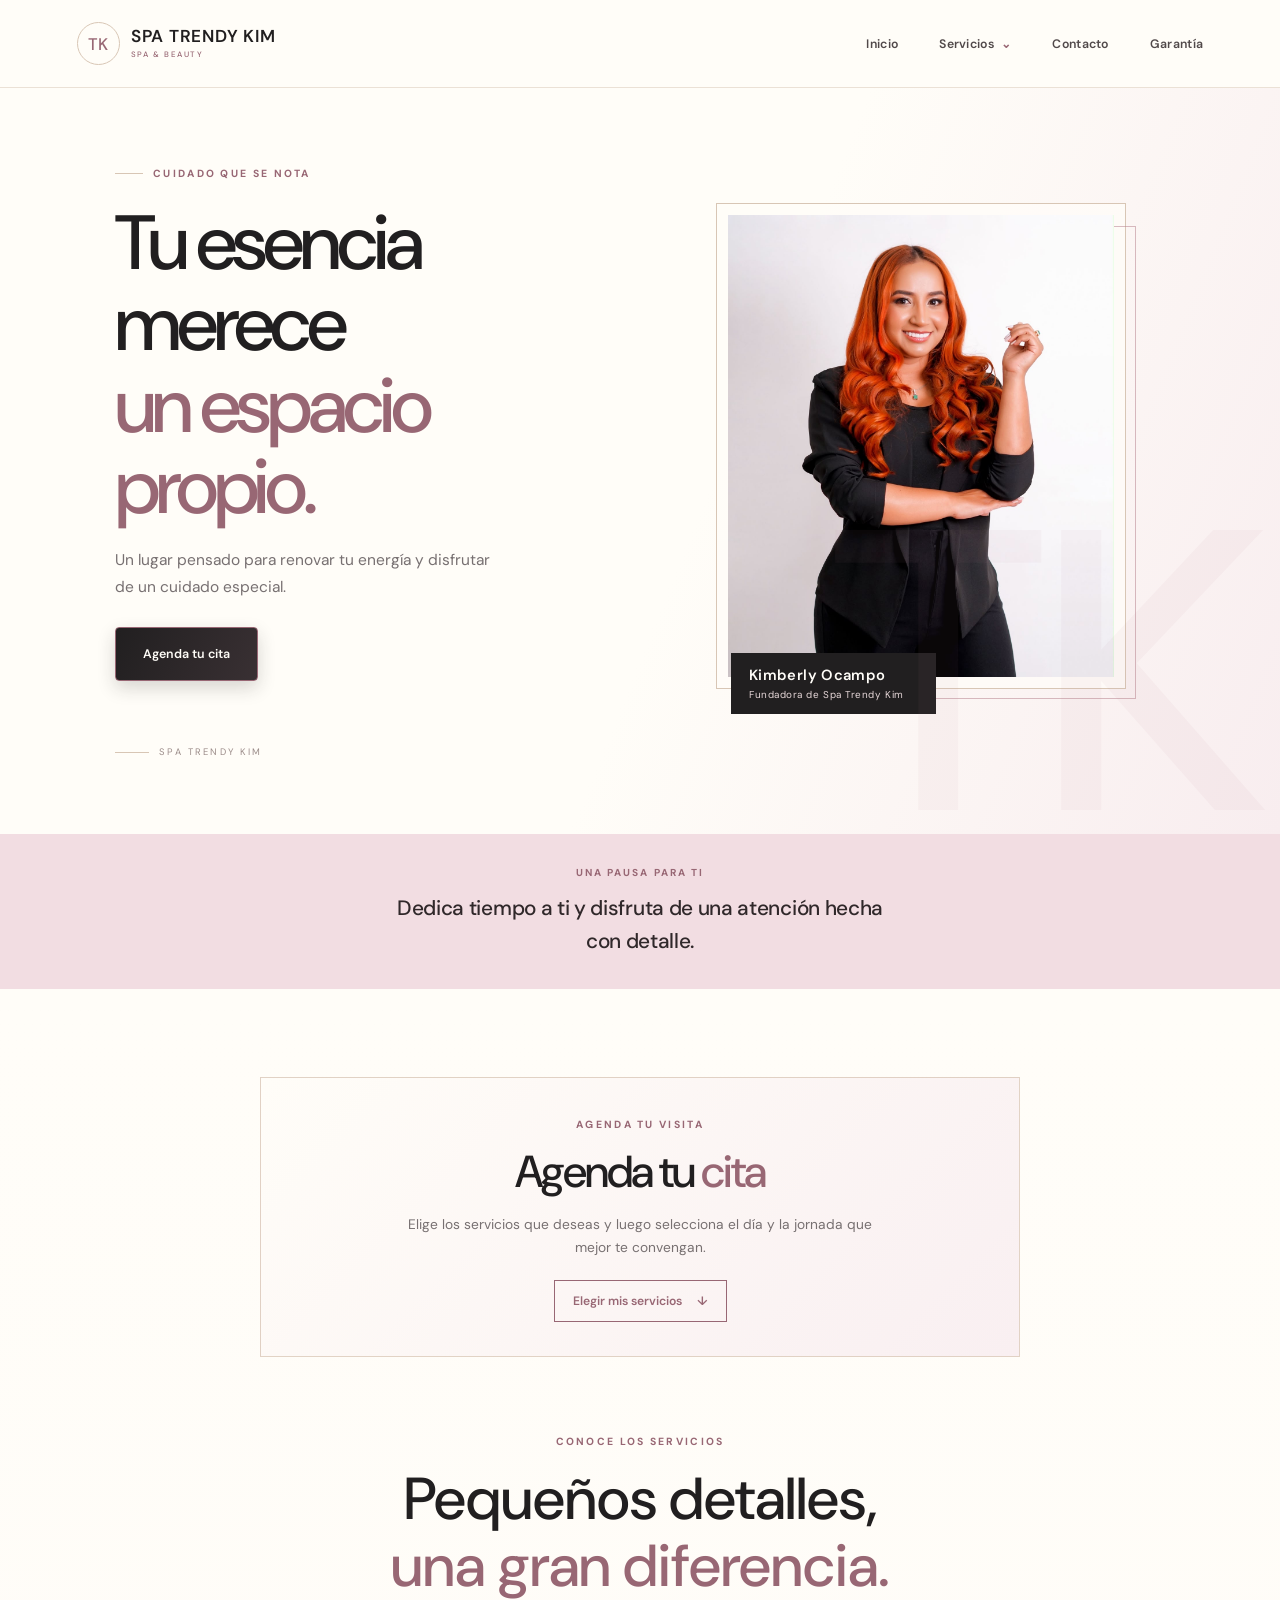
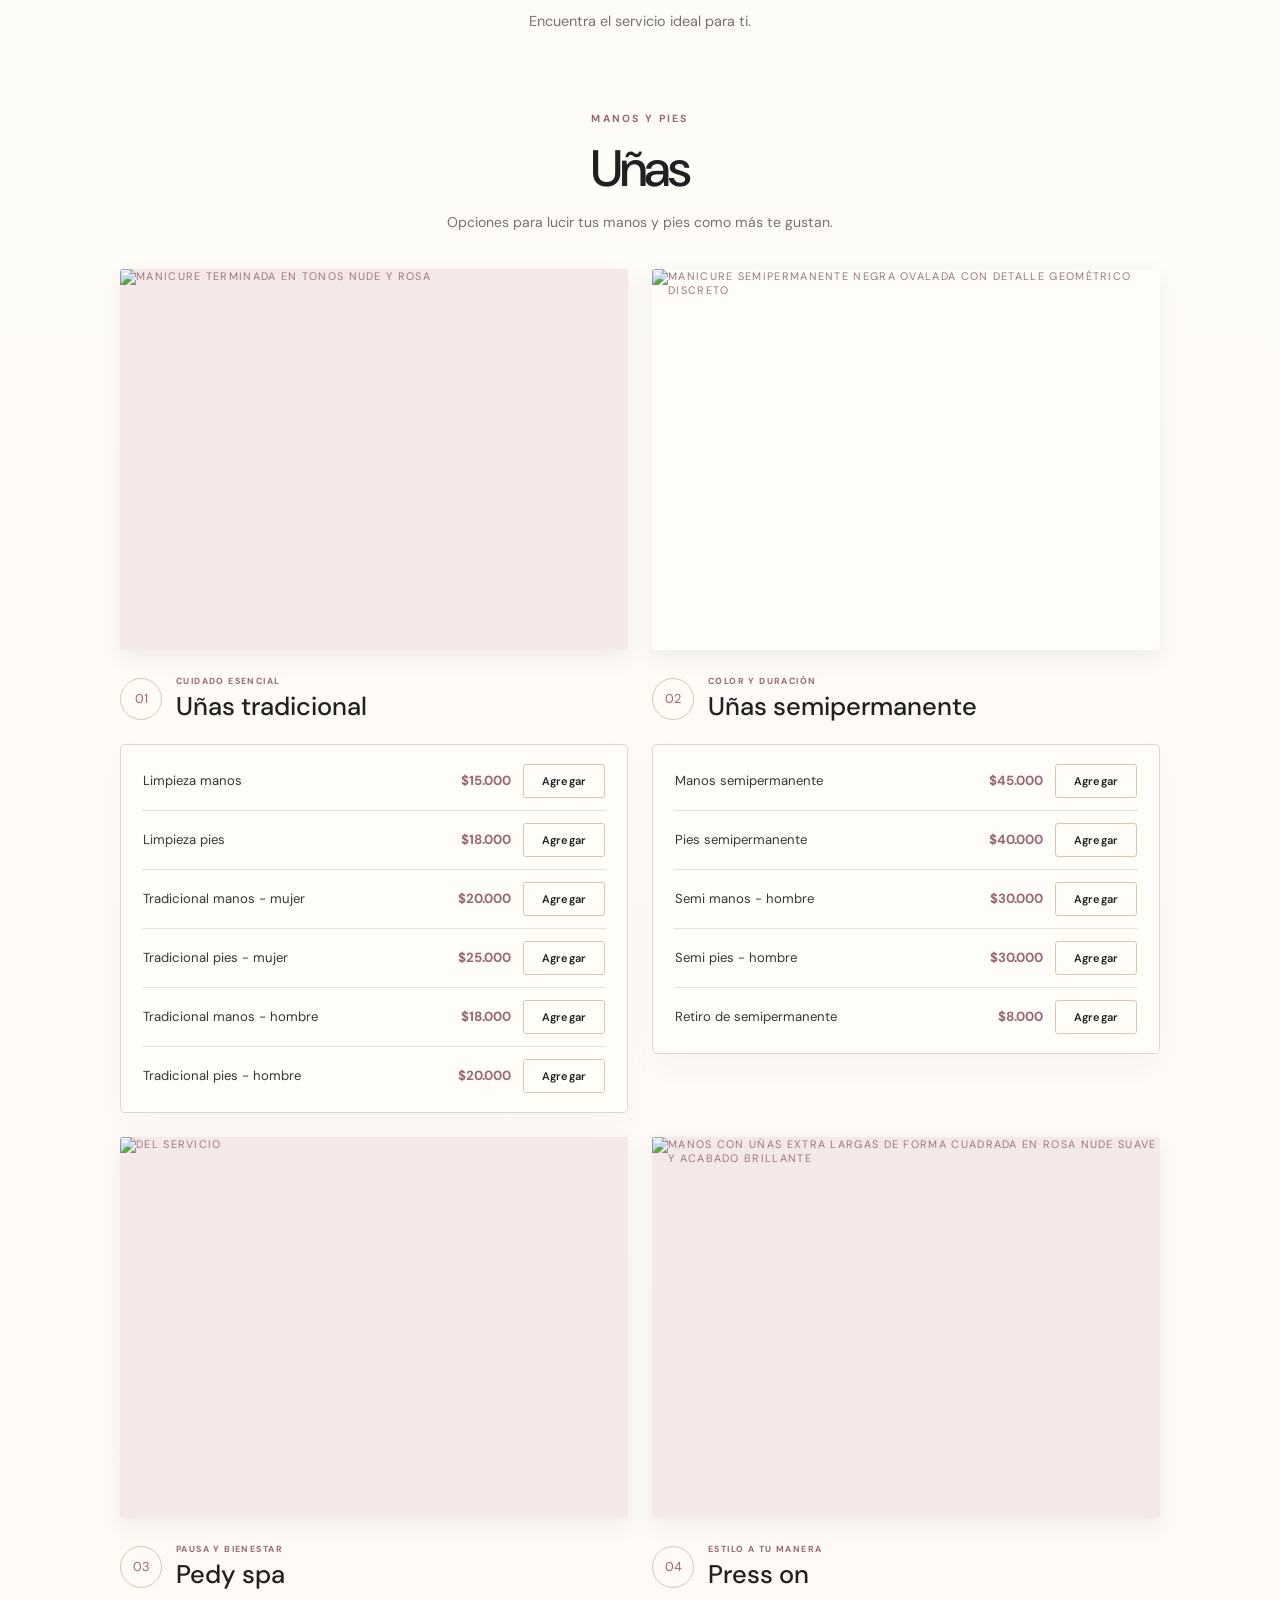
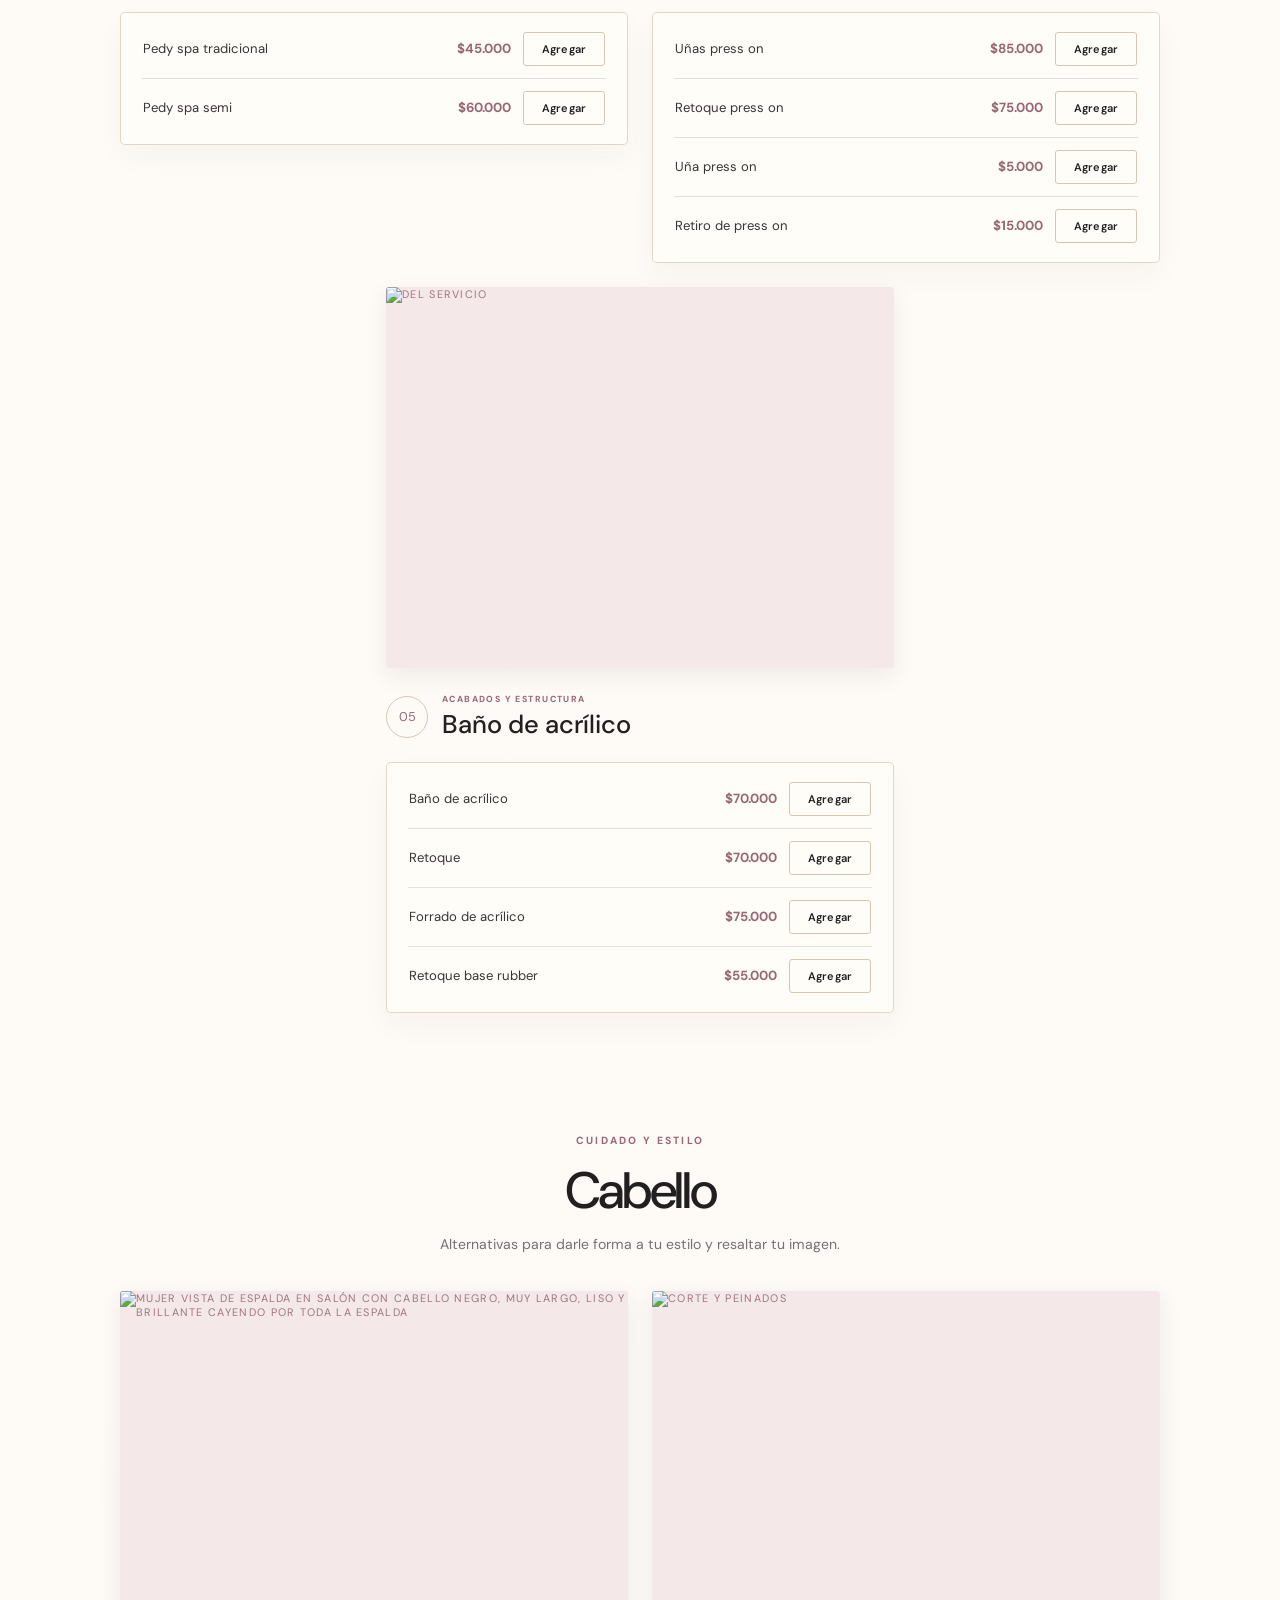
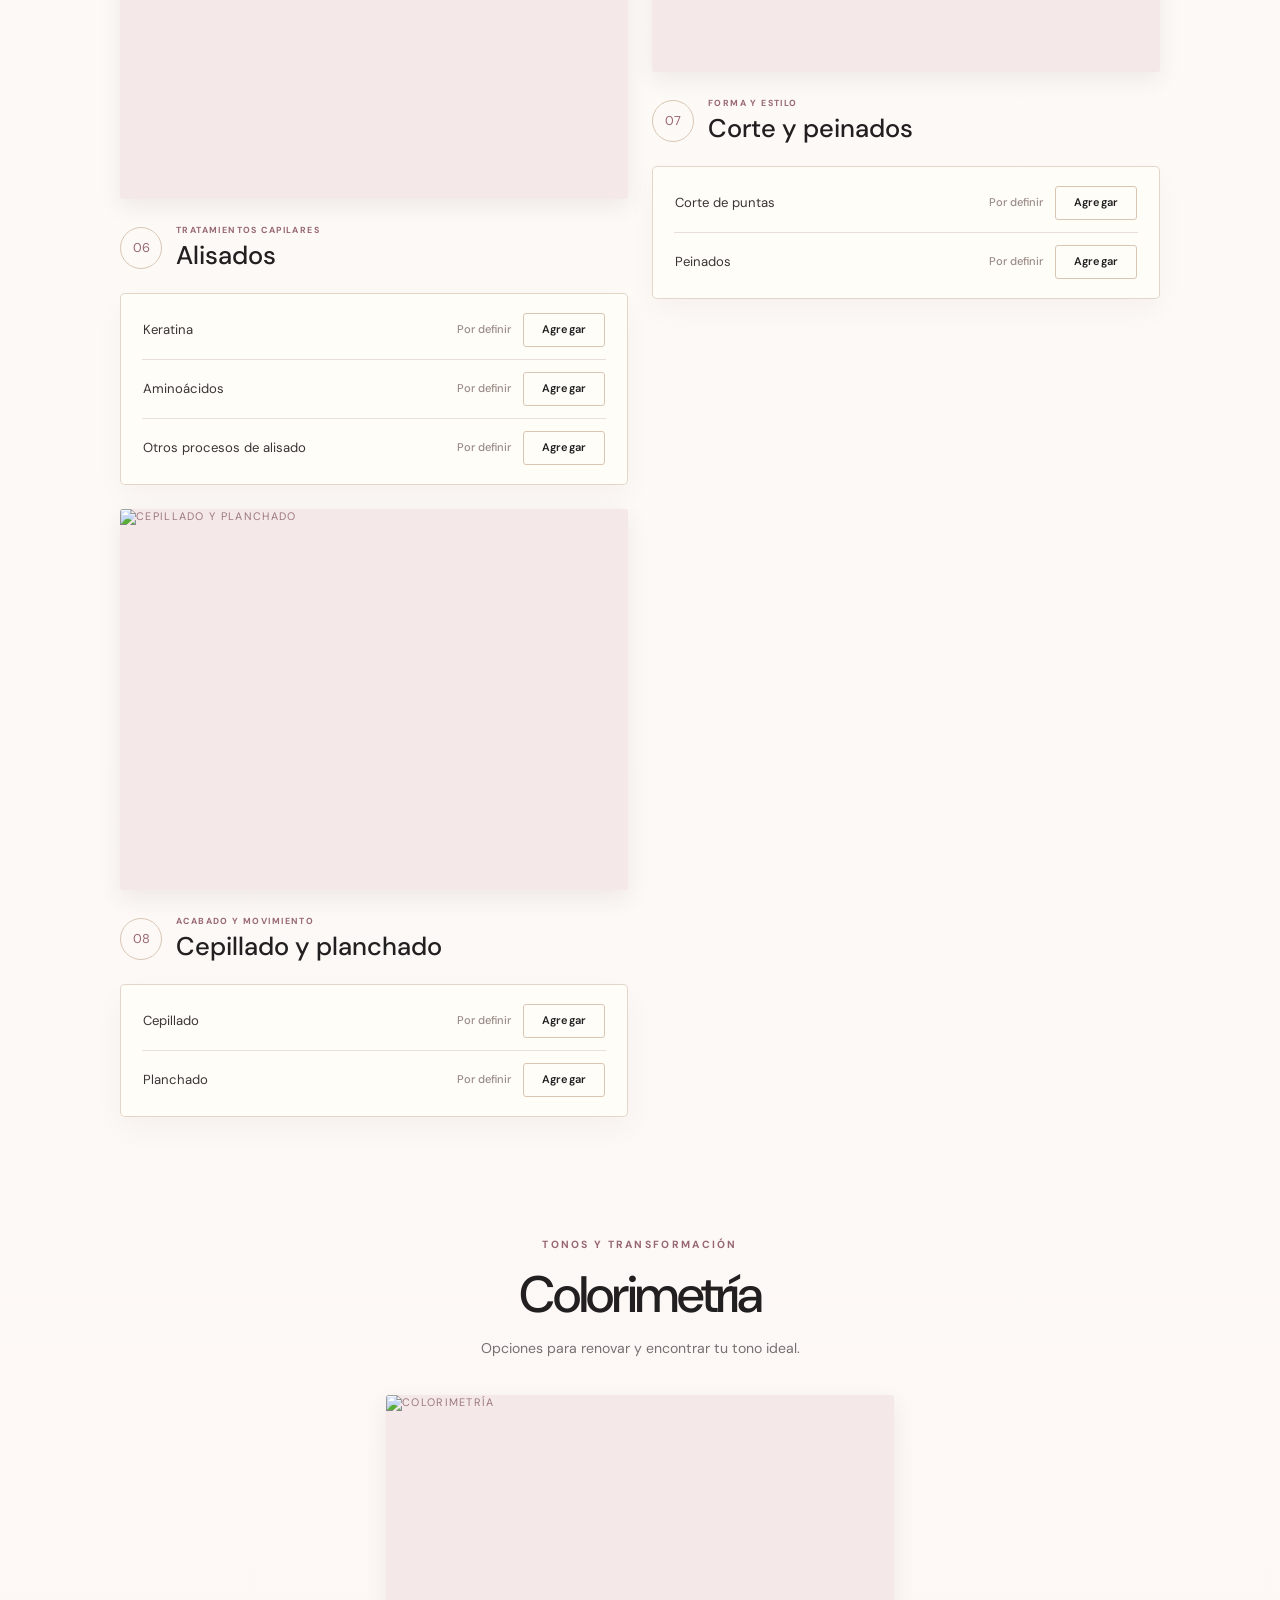
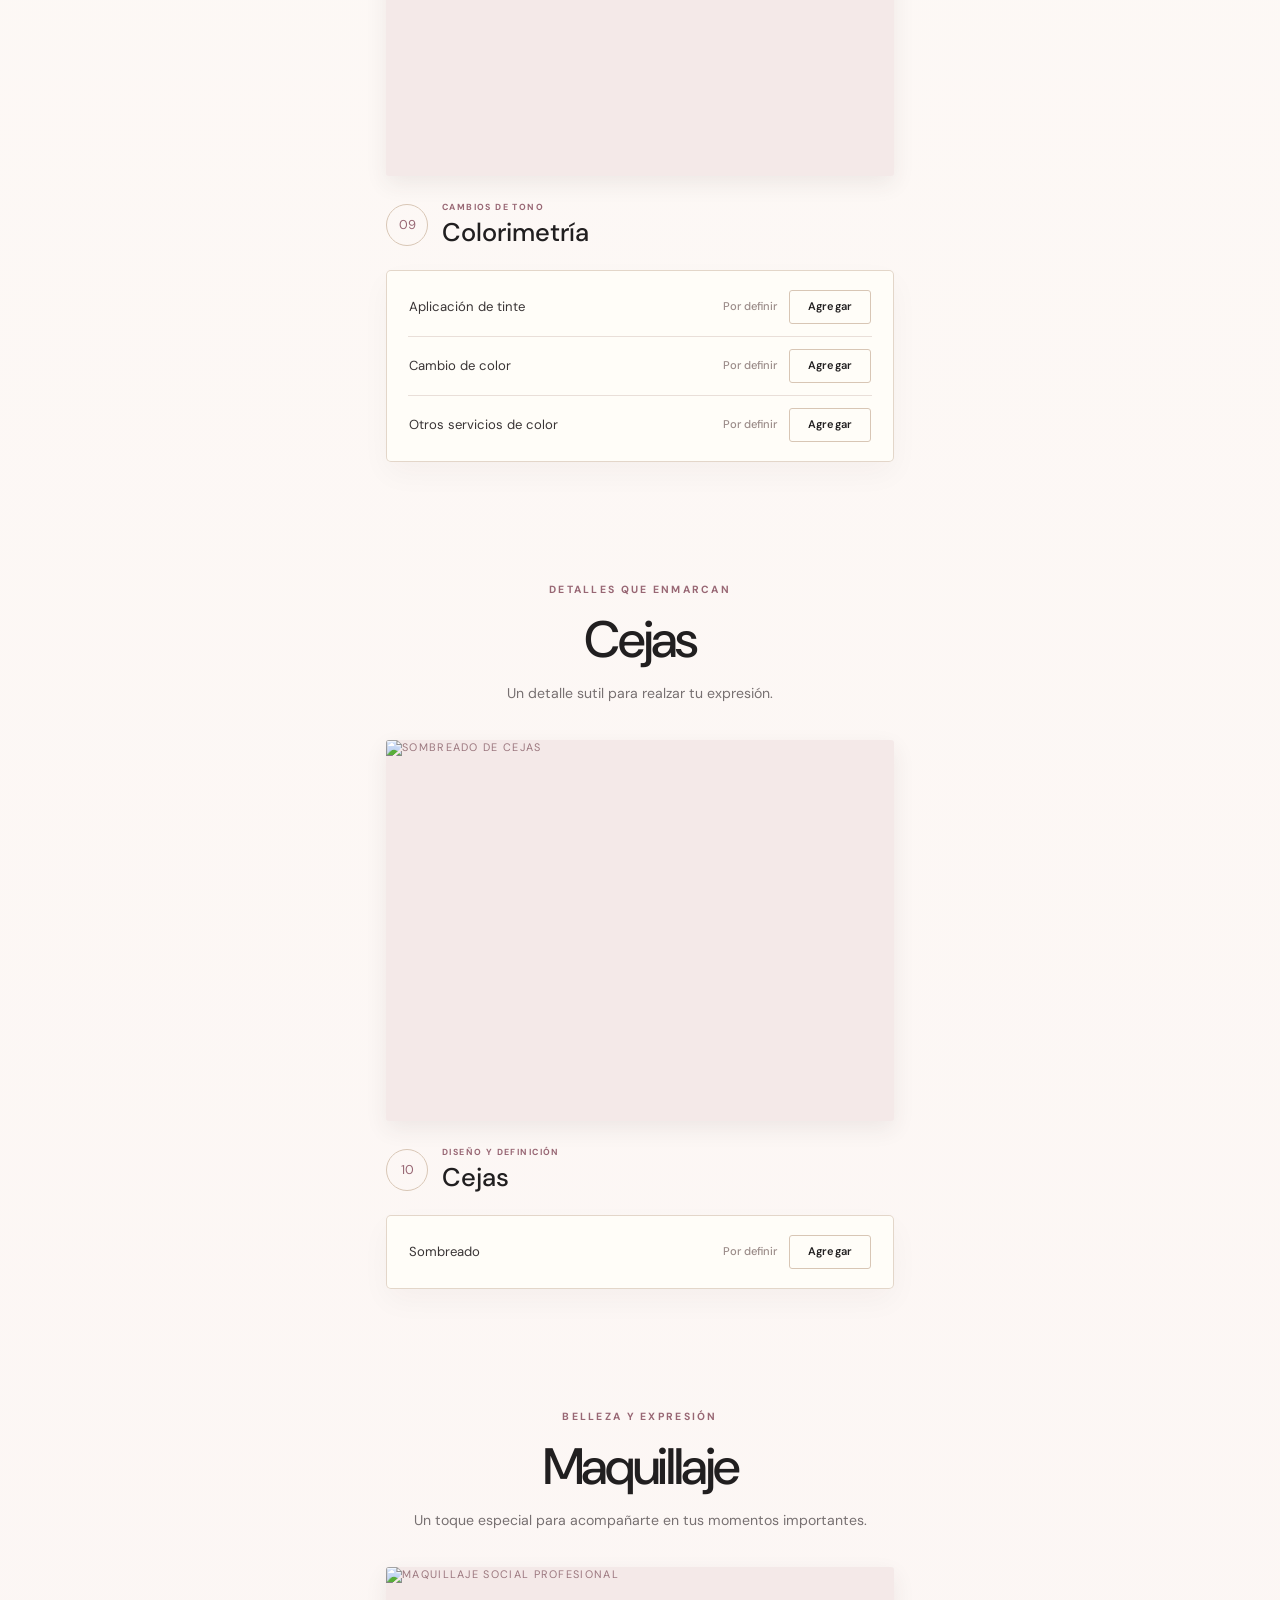
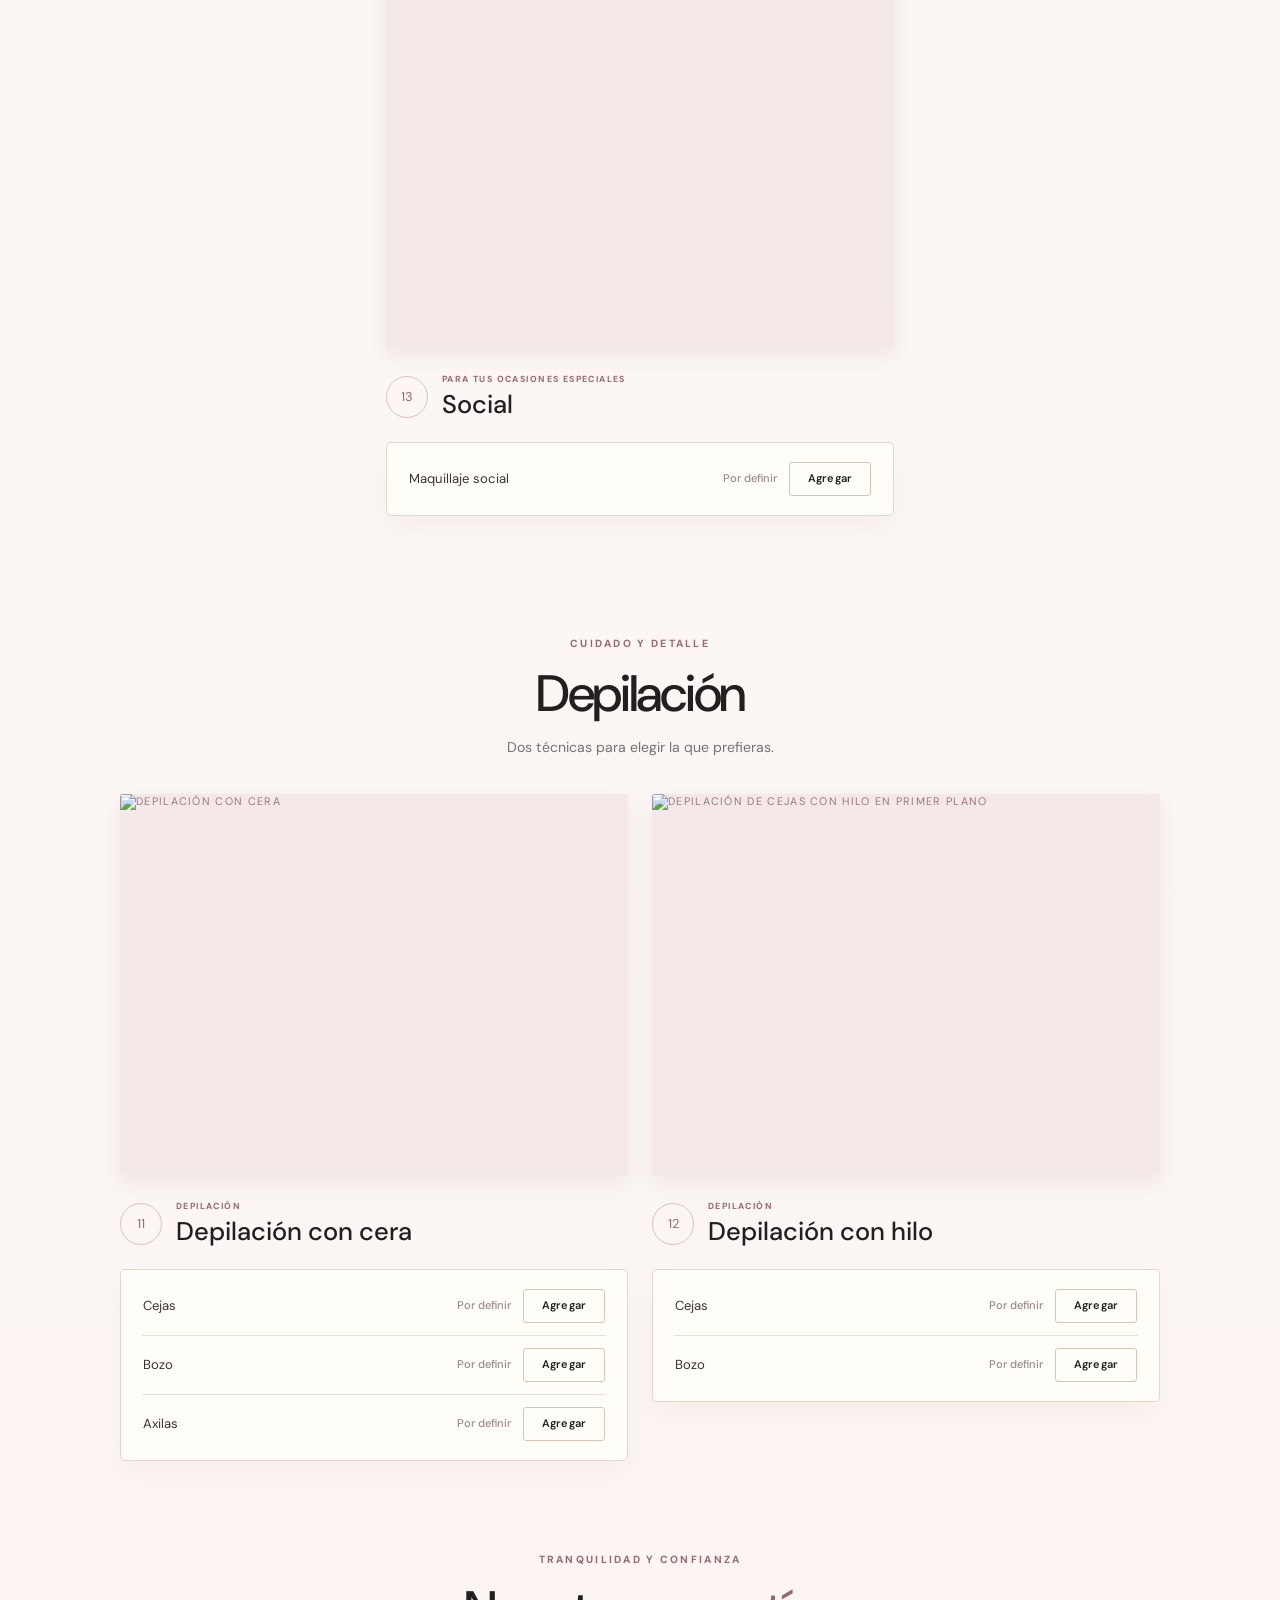
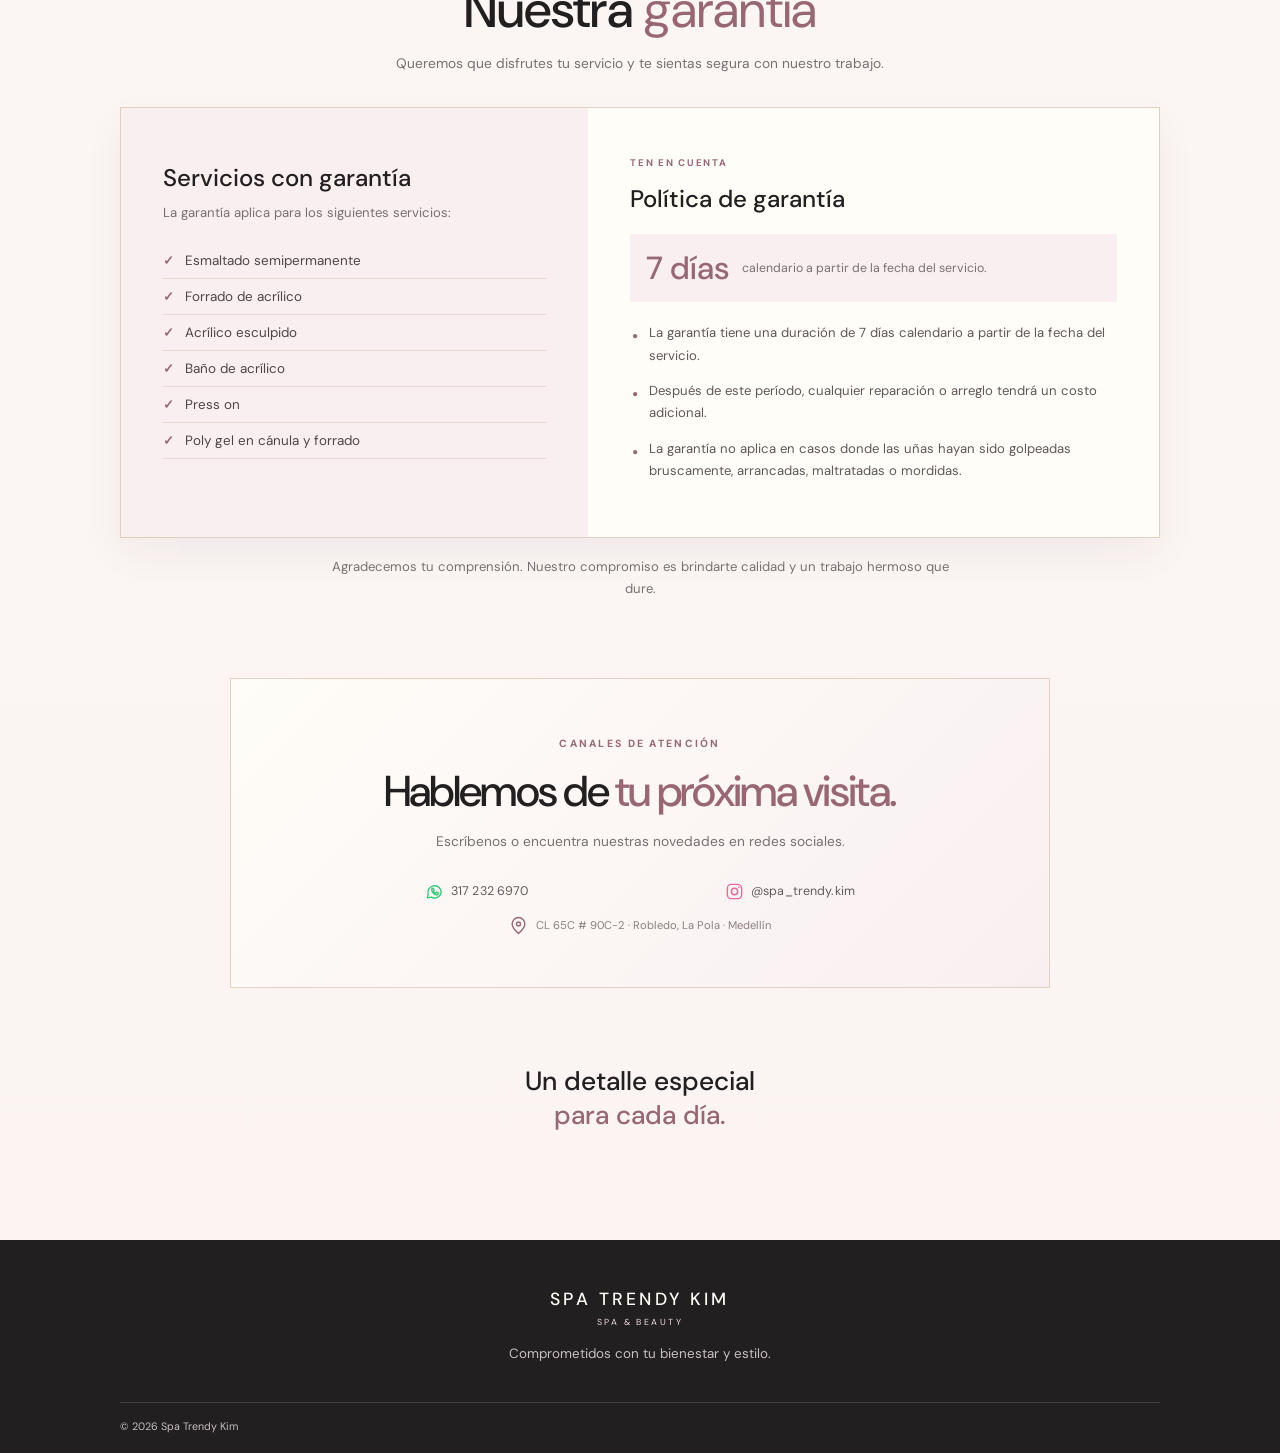
==== index.html @ 372ece16 "Forzar la carga de la versión actual del formulario de citas" ====
<!DOCTYPE html>
<html lang="es">
<head>
    <meta charset="UTF-8">
    <meta name="viewport" content="width=device-width, initial-scale=1.0">
    <meta name="theme-color" content="#fffdf8">
    <meta name="description" content="Spa Trendy Kim: servicios de uñas, cabello y belleza en un espacio pensado para consentirte. Conoce nuestro catálogo y precios.">
    <title>Spa Trendy Kim | Belleza, cuidado y estilo</title>
    <link rel="preconnect" href="https://fonts.googleapis.com">
    <link rel="preconnect" href="https://fonts.gstatic.com" crossorigin>
    <link href="https://fonts.googleapis.com/css2?family=DM+Sans:wght@400;500;600;700&display=swap" rel="stylesheet">
    <link rel="stylesheet" href="style.css">
</head>
<body>
    <header class="site-header" id="inicio">
        <a class="brand" href="#inicio" aria-label="Spa Trendy Kim, inicio">
            <span class="brand-monogram">TK</span>
            <span class="brand-name">Spa Trendy Kim <small>SPA & BEAUTY</small></span>
        </a>
        <nav class="main-nav" aria-label="Navegación principal">
            <a href="#inicio">Inicio</a>
            <details class="nav-dropdown">
                <summary>Servicios</summary>
                <div class="nav-dropdown-menu">
                    <a href="#unas">Uñas</a>
                    <a href="#cabello">Cabello</a>
                    <a href="#colorimetria">Colorimetría</a>
                    <a href="#cejas">Cejas</a>
                    <a href="#maquillaje">Maquillaje</a>
                    <a href="#depilacion-cera">Depilación</a>
                </div>
            </details>
            <a href="#contacto">Contacto</a>
            <a href="#garantia">Garantía</a>
        </nav>
    </header>

    <main>
        <section class="hero">
            <div class="hero-copy">
                <span class="eyebrow"><span class="eyebrow-line"></span> CUIDADO QUE SE NOTA</span>
                <h1>Tu esencia merece<br><em>un espacio propio.</em></h1>
                <p>Un lugar pensado para renovar tu energía y disfrutar de un cuidado especial.</p>
                <a class="hero-booking-button" href="#agenda">Agenda tu cita</a>
                <div class="hero-signature"><span class="signature-line"></span> SPA TRENDY KIM</div>
            </div>
            <div class="hero-photo-wrap">
                <div class="photo-frame">
                    <img src="assets/duena-trendy-kim.JPG" alt="Fundadora de Spa Trendy Kim" class="foto-duena">
                </div>
                <div class="photo-caption"><strong>Kimberly Ocampo</strong><span>Fundadora de Spa Trendy Kim</span></div>
            </div>
            <span class="hero-watermark" aria-hidden="true">TK</span>
        </section>

        <section class="intro-strip" id="experiencia">
            <span>UNA PAUSA PARA TI</span>
            <p>Dedica tiempo a ti y disfruta de una atención hecha con detalle.</p>
        </section>

        <section class="servicios-unas" id="servicios">
            <section class="booking-intro" id="agenda" aria-labelledby="booking-title">
                <span class="eyebrow">AGENDA TU VISITA</span>
                <h2 id="booking-title">Agenda tu <em>cita</em></h2>
                <p>Elige los servicios que deseas y luego selecciona el día y la jornada que mejor te convengan.</p>
                <a href="#unas" class="booking-browse-button">Elegir mis servicios <span aria-hidden="true">↓</span></a>
            </section>
            <div class="section-heading">
                <span class="eyebrow">CONOCE LOS SERVICIOS</span>
                <h2>Pequeños detalles,<br><em>una gran diferencia.</em></h2>
                <p>Encuentra el servicio ideal para ti.</p>
            </div>

            <div class="category-section-heading" id="unas">
                <span class="eyebrow">MANOS Y PIES</span>
                <h2>Uñas</h2>
                <p>Opciones para lucir tus manos y pies como más te gustan.</p>
            </div>

            <div class="catalog-grid">
                <article class="grupo-servicios" id="unas-tradicional">
                    <div class="service-photo-placeholder"><img src="https://images.squarespace-cdn.com/content/v1/5a4c5851010027562ffa9e1f/1720679646379-ZQZ8JMU38CRX44LH8ESD/nails.jpg" alt="manicure terminada en tonos nude y rosa" loading="lazy"></div>
                    <div class="titulo-grupo"><span class="numero-grupo">01</span><div><span class="category-kicker">CUIDADO ESENCIAL</span><h3>Uñas tradicional</h3></div></div>
                    <div class="lista-servicios">
                        <div class="servicio-item"><span>Limpieza manos</span><span class="precio">$15.000</span></div>
                        <div class="servicio-item"><span>Limpieza pies</span><span class="precio">$18.000</span></div>
                        <div class="servicio-item"><span>Tradicional manos - mujer</span><span class="precio">$20.000</span></div>
                        <div class="servicio-item"><span>Tradicional pies - mujer</span><span class="precio">$25.000</span></div>
                        <div class="servicio-item"><span>Tradicional manos - hombre</span><span class="precio">$18.000</span></div>
                        <div class="servicio-item"><span>Tradicional pies - hombre</span><span class="precio">$20.000</span></div>
                    </div>
                </article>

                <article class="grupo-servicios" id="unas-semi-permanente">
                    <div class="service-photo-placeholder"><img src="https://pinkgellac.com/cdn/shop/files/pbc_gl_120__UGC_03_1.jpg?v=1721132182&width=1500" alt="manicure semipermanente negra ovalada con detalle geométrico discreto" loading="lazy"></div>
                    <div class="titulo-grupo"><span class="numero-grupo">02</span><div><span class="category-kicker">COLOR Y DURACIÓN</span><h3>Uñas semipermanente</h3></div></div>
                    <div class="lista-servicios">
                        <div class="servicio-item"><span>Manos semipermanente</span><span class="precio">$45.000</span></div>
                        <div class="servicio-item"><span>Pies semipermanente</span><span class="precio">$40.000</span></div>
                        <div class="servicio-item"><span>Semi manos - hombre</span><span class="precio">$30.000</span></div>
                        <div class="servicio-item"><span>Semi pies - hombre</span><span class="precio">$30.000</span></div>
                        <div class="servicio-item"><span>Retiro de semipermanente</span><span class="precio">$8.000</span></div>
                    </div>
                </article>

                <article class="grupo-servicios" id="pedy-spa">
                    <div class="service-photo-placeholder"><img src="https://static.wixstatic.com/media/a9d661_565b45eba11e4025ac5a9fae02202cf1~mv2.jpg/v1/fill/w_1024%2Ch_1536%2Cal_c%2Cq_85%2Cenc_auto/a9d661_565b45eba11e4025ac5a9fae02202cf1~mv2.jpg" alt="del servicio" loading="lazy"></div>
                    <div class="titulo-grupo"><span class="numero-grupo">03</span><div><span class="category-kicker">PAUSA Y BIENESTAR</span><h3>Pedy spa</h3></div></div>
                    <div class="lista-servicios">
                        <div class="servicio-item"><span>Pedy spa tradicional</span><span class="precio">$45.000</span></div>
                        <div class="servicio-item"><span>Pedy spa semi</span><span class="precio">$60.000</span></div>
                    </div>
                </article>

                <article class="grupo-servicios" id="press-on">
                    <div class="service-photo-placeholder"><img src="https://cdn.shopify.com/s/files/1/0914/6997/1839/files/9._Soft_Pink_Sculpted_Square_Nails_-_Pink_Simple_Nail_Ideas.jpg?v=1764822643" alt="manos con uñas extra largas de forma cuadrada en rosa nude suave y acabado brillante" loading="lazy"></div>
                    <div class="titulo-grupo"><span class="numero-grupo">04</span><div><span class="category-kicker">ESTILO A TU MANERA</span><h3>Press on</h3></div></div>
                    <div class="lista-servicios">
                        <div class="servicio-item"><span>Uñas press on</span><span class="precio">$85.000</span></div>
                        <div class="servicio-item"><span>Retoque press on</span><span class="precio">$75.000</span></div>
                        <div class="servicio-item"><span>Uña press on</span><span class="precio">$5.000</span></div>
                        <div class="servicio-item"><span>Retiro de press on</span><span class="precio">$15.000</span></div>
                    </div>
                </article>

                <article class="grupo-servicios grupo-destacado" id="acrilico">
                    <div class="service-photo-placeholder"><img src="https://f1.dikidi.net/c4/v3095/4cecrtvnhc.jpg" alt="del servicio" loading="lazy"></div>
                    <div class="titulo-grupo"><span class="numero-grupo">05</span><div><span class="category-kicker">ACABADOS Y ESTRUCTURA</span><h3>Baño de acrílico</h3></div></div>
                    <div class="lista-servicios">
                        <div class="servicio-item"><span>Baño de acrílico</span><span class="precio">$70.000</span></div>
                        <div class="servicio-item"><span>Retoque</span><span class="precio">$70.000</span></div>
                        <div class="servicio-item"><span>Forrado de acrílico</span><span class="precio">$75.000</span></div>
                        <div class="servicio-item"><span>Retoque base rubber</span><span class="precio">$55.000</span></div>
                    </div>
                </article>
            </div>

            <div class="category-section-heading hair-section-heading" id="cabello">
                <span class="eyebrow">CUIDADO Y ESTILO</span>
                <h2>Cabello</h2>
                <p>Alternativas para darle forma a tu estilo y resaltar tu imagen.</p>
            </div>
            <div class="catalog-grid hair-grid">
                <article class="grupo-servicios" id="alisados">
                    <div class="service-photo-placeholder"><img src="https://tayanet.jp/upload/save_images/staff/2425/style1_35b6aee1-7a99-b770-9e5d-81e681d9bed5.jpg" alt="mujer vista de espalda en salón con cabello negro, muy largo, liso y brillante cayendo por toda la espalda" loading="lazy"></div>
                    <div class="titulo-grupo"><span class="numero-grupo">06</span><div><span class="category-kicker">TRATAMIENTOS CAPILARES</span><h3>Alisados</h3></div></div>
                    <div class="lista-servicios">
                        <div class="servicio-item"><span>Keratina</span><span class="precio precio-pendiente">Por definir</span></div>
                        <div class="servicio-item"><span>Aminoácidos</span><span class="precio precio-pendiente">Por definir</span></div>
                        <div class="servicio-item"><span>Otros procesos de alisado</span><span class="precio precio-pendiente">Por definir</span></div>
                    </div>
                </article>
                <article class="grupo-servicios" id="corte-peinados">
                    <div class="service-photo-placeholder"><img src="https://images.unsplash.com/photo-1560869713-7d0a29430803?auto=format&fit=crop&w=1000&q=85" alt="corte y peinados" loading="lazy"></div>
                    <div class="titulo-grupo"><span class="numero-grupo">07</span><div><span class="category-kicker">FORMA Y ESTILO</span><h3>Corte y peinados</h3></div></div>
                    <div class="lista-servicios">
                        <div class="servicio-item"><span>Corte de puntas</span><span class="precio precio-pendiente">Por definir</span></div>
                        <div class="servicio-item"><span>Peinados</span><span class="precio precio-pendiente">Por definir</span></div>
                    </div>
                </article>

                <article class="grupo-servicios" id="cepillado-planchado">
                    <div class="service-photo-placeholder"><img src="https://images.unsplash.com/photo-1673465766620-1f336d434bff?auto=format&fit=crop&w=1000&q=85" alt="cepillado y planchado" loading="lazy"></div>
                    <div class="titulo-grupo"><span class="numero-grupo">08</span><div><span class="category-kicker">ACABADO Y MOVIMIENTO</span><h3>Cepillado y planchado</h3></div></div>
                    <div class="lista-servicios">
                        <div class="servicio-item"><span>Cepillado</span><span class="precio precio-pendiente">Por definir</span></div>
                        <div class="servicio-item"><span>Planchado</span><span class="precio precio-pendiente">Por definir</span></div>
                    </div>
                </article>
            </div>

            <div class="category-section-heading" id="colorimetria">
                <span class="eyebrow">TONOS Y TRANSFORMACIÓN</span>
                <h2>Colorimetría</h2>
                <p>Opciones para renovar y encontrar tu tono ideal.</p>
            </div>
            <div class="catalog-grid category-single-grid">
                <article class="grupo-servicios">
                    <div class="service-photo-placeholder"><img src="https://images.squarespace-cdn.com/content/v1/617094424870d56619fc444e/1647706747101-OOBAR66DOJIM5Y5AAPIQ/image-asset.jpeg" alt="colorimetría" loading="lazy"></div>
                    <div class="titulo-grupo"><span class="numero-grupo">09</span><div><span class="category-kicker">CAMBIOS DE TONO</span><h3>Colorimetría</h3></div></div>
                    <div class="lista-servicios">
                        <div class="servicio-item"><span>Aplicación de tinte</span><span class="precio precio-pendiente">Por definir</span></div>
                        <div class="servicio-item"><span>Cambio de color</span><span class="precio precio-pendiente">Por definir</span></div>
                        <div class="servicio-item"><span>Otros servicios de color</span><span class="precio precio-pendiente">Por definir</span></div>
                    </div>
                </article>
            </div>

            <div class="category-section-heading" id="cejas">
                <span class="eyebrow">DETALLES QUE ENMARCAN</span>
                <h2>Cejas</h2>
                <p>Un detalle sutil para realzar tu expresión.</p>
            </div>
            <div class="catalog-grid category-single-grid">
                <article class="grupo-servicios">
                    <div class="service-photo-placeholder"><img src="https://belris.art/cdn/shop/files/IMG_3618_a117ba6d-5e37-4a85-9509-1575e23e430a_550x.jpg?v=1719482489" alt="sombreado de cejas" loading="lazy"></div>
                    <div class="titulo-grupo"><span class="numero-grupo">10</span><div><span class="category-kicker">DISEÑO Y DEFINICIÓN</span><h3>Cejas</h3></div></div>
                    <div class="lista-servicios">
                        <div class="servicio-item"><span>Sombreado</span><span class="precio precio-pendiente">Por definir</span></div>
                    </div>
                </article>
            </div>

            <div class="category-section-heading" id="maquillaje">
                <span class="eyebrow">BELLEZA Y EXPRESIÓN</span>
                <h2>Maquillaje</h2>
                <p>Un toque especial para acompañarte en tus momentos importantes.</p>
            </div>
            <div class="catalog-grid category-single-grid">
                <article class="grupo-servicios" id="maquillaje-social">
                    <div class="service-photo-placeholder"><img src="https://images.unsplash.com/photo-1487412947147-5cebf100ffc2?auto=format&fit=crop&w=1000&q=85" alt="maquillaje social profesional" loading="lazy"></div>
                    <div class="titulo-grupo"><span class="numero-grupo">13</span><div><span class="category-kicker">PARA TUS OCASIONES ESPECIALES</span><h3>Social</h3></div></div>
                    <div class="lista-servicios">
                        <div class="servicio-item"><span>Maquillaje social</span><span class="precio precio-pendiente">Por definir</span></div>
                    </div>
                </article>
            </div>

            <div class="category-section-heading" id="depilacion">
                <span class="eyebrow">CUIDADO Y DETALLE</span>
                <h2>Depilación</h2>
                <p>Dos técnicas para elegir la que prefieras.</p>
            </div>
            <div class="catalog-grid">
                <article class="grupo-servicios" id="depilacion-cera">
                    <div class="service-photo-placeholder"><img src="https://images.pexels.com/photos/6763618/pexels-photo-6763618.jpeg?auto=compress&cs=tinysrgb&w=1200" alt="depilación con cera" loading="lazy"></div>
                    <div class="titulo-grupo"><span class="numero-grupo">11</span><div><span class="category-kicker">DEPILACIÓN</span><h3>Depilación con cera</h3></div></div>
                    <div class="lista-servicios">
                        <div class="servicio-item"><span>Cejas</span><span class="precio precio-pendiente">Por definir</span></div>
                        <div class="servicio-item"><span>Bozo</span><span class="precio precio-pendiente">Por definir</span></div>
                        <div class="servicio-item"><span>Axilas</span><span class="precio precio-pendiente">Por definir</span></div>
                    </div>
                </article>
                <article class="grupo-servicios" id="depilacion-hilo">
                    <div class="service-photo-placeholder"><img src="https://www.augenmanufaktur.de/cdn/shop/files/7_310242f1-3c01-4b50-8707-490a0c37bb32.jpg?v=1716990432&width=2048" alt="depilación de cejas con hilo en primer plano" loading="lazy"></div>
                    <div class="titulo-grupo"><span class="numero-grupo">12</span><div><span class="category-kicker">DEPILACIÓN</span><h3>Depilación con hilo</h3></div></div>
                    <div class="lista-servicios">
                        <div class="servicio-item"><span>Cejas</span><span class="precio precio-pendiente">Por definir</span></div>
                        <div class="servicio-item"><span>Bozo</span><span class="precio precio-pendiente">Por definir</span></div>
                    </div>
                </article>
            </div>
            <section class="garantia-section" id="garantia" aria-labelledby="garantia-title">
                <div class="garantia-heading">
                    <span class="eyebrow">TRANQUILIDAD Y CONFIANZA</span>
                    <h2 id="garantia-title">Nuestra <em>garantía</em></h2>
                    <p>Queremos que disfrutes tu servicio y te sientas segura con nuestro trabajo.</p>
                </div>
                <div class="garantia-card">
                    <div class="garantia-incluye">
                                                <h3>Servicios con garantía</h3>
                        <p>La garantía aplica para los siguientes servicios:</p>
                        <ul class="garantia-list">
                            <li>Esmaltado semipermanente</li>
                            <li>Forrado de acrílico</li>
                            <li>Acrílico esculpido</li>
                            <li>Baño de acrílico</li>
                            <li>Press on</li>
                            <li>Poly gel en cánula y forrado</li>
                        </ul>
                    </div>
                    <div class="garantia-condiciones">
                        <span class="garantia-label">TEN EN CUENTA</span>
                        <h3>Política de garantía</h3>
                        <div class="garantia-plazo"><strong>7 días</strong><span>calendario a partir de la fecha del servicio.</span></div>
                        <ul class="condiciones-list">
                            <li>La garantía tiene una duración de 7 días calendario a partir de la fecha del servicio.</li>
                            <li>Después de este período, cualquier reparación o arreglo tendrá un costo adicional.</li>
                            <li>La garantía no aplica en casos donde las uñas hayan sido golpeadas bruscamente, arrancadas, maltratadas o mordidas.</li>
                        </ul>
                    </div>
                </div>
                <p class="garantia-despedida">Agradecemos tu comprensión. Nuestro compromiso es brindarte calidad y un trabajo hermoso que dure.</p>
            </section>

            <section class="contacto-section" id="contacto" aria-labelledby="contacto-title">
                <span class="eyebrow">CANALES DE ATENCIÓN</span>
                <h2 id="contacto-title">Hablemos de <em>tu próxima visita.</em></h2>
                <p>Escríbenos o encuentra nuestras novedades en redes sociales.</p>
                <div class="contacto-pie-foto" aria-label="Redes sociales y ubicación">
                    <div class="contacto-redes-pie">
                        <a class="contacto-link contacto-whatsapp" href="https://wa.me/573172326970" target="_blank" rel="noopener noreferrer" aria-label="WhatsApp 317 232 6970"><svg class="contacto-icon whatsapp-icon" viewBox="0 0 24 24" aria-hidden="true"><path d="M20.5 11.7a8.5 8.5 0 0 1-12.6 7.4L3 20l.9-4.7a8.5 8.5 0 1 1 16.6-3.6Z"/><path d="M8.8 8.2c.2-.5.5-.5.8-.5h.5c.2 0 .4.1.5.4l.7 1.7c.1.2.1.4-.1.6l-.5.6c-.2.2-.2.4 0 .7.5.9 1.3 1.6 2.2 2.1.3.2.5.2.7-.1l.7-.8c.2-.2.4-.2.6-.1l1.6.8c.3.1.4.3.4.5 0 .3-.2 1.2-.8 1.6-.5.4-1.1.6-1.8.4-1-.2-2.3-.8-3.6-2-1.1-1-1.9-2.3-2.1-3.2-.2-.8 0-1.8.4-2.7Z"/></svg><span>317 232 6970</span></a>
                        <a class="contacto-link" href="https://www.instagram.com/spa_trendy.kim?psln=dW41MnI1Nm1mOHNi" target="_blank" rel="noopener noreferrer" aria-label="Instagram spa trendy kim"><svg class="contacto-icon instagram-icon" viewBox="0 0 24 24" aria-hidden="true"><rect x="3" y="3" width="18" height="18" rx="5"/><circle cx="12" cy="12" r="4"/><circle class="icono-relleno" cx="17.5" cy="6.7" r="1"/></svg><span>@spa_trendy.kim</span></a>

                    </div>
                    <a class="contacto-direccion-pie" href="https://www.google.com/maps/search/?api=1&amp;query=CL+65C+%23+90C-2%2C+Robledo%2C+La+Pola%2C+Medell%C3%ADn%2C+Antioquia" target="_blank" rel="noopener noreferrer"><svg class="contacto-icon ubicacion-icon" viewBox="0 0 24 24" aria-hidden="true"><path d="M20 10c0 5-8 12-8 12S4 15 4 10a8 8 0 1 1 16 0Z"/><circle cx="12" cy="10" r="2.5"/></svg><span>CL 65C # 90C-2 · Robledo, La Pola · Medellín</span></a>
                </div>
            </section>

            <div class="catalog-footer">
                <p>Un detalle especial<br><em>para cada día.</em></p>
            </div>
        </section>
    </main>

    <footer class="site-footer">
        <a class="footer-brand" href="#inicio">SPA TRENDY KIM <span>SPA & BEAUTY</span></a>
        <p>Comprometidos con tu bienestar y estilo.</p>
        <div class="footer-bottom"><span>© <span id="currentYear"></span> Spa Trendy Kim</span></div>
    </footer>

    <script src="script.js?v=20261118-2"></script>
</body>
</html>
---- style.css ----
:root {
    --pink: #F2DDE2;
    --pink-light: #F9EFF1;
    --rose: #B98591;
    --rose-dark: #986774;
    --black: #211F20;
    --ivory: #FFFDF8;
    --champagne: #D8C6B5;
    --gray: #777071;
    --line: #E9DFD9;
}
* { margin: 0; padding: 0; box-sizing: border-box; }
html { scroll-behavior: smooth; scroll-padding-top: 100px; }
body { background: var(--ivory); color: var(--black); font-family: 'DM Sans', sans-serif; }
a { color: inherit; text-decoration: none; }
button { font: inherit; }
.site-header {
    width: 100%; min-height: 82px; padding: 14px clamp(20px, 6vw, 88px);
    display: flex; align-items: center; justify-content: space-between; gap: 24px;
    background: rgba(255,253,248,.96); border-bottom: 1px solid rgba(216,198,181,.5);
    position: sticky; top: 0; z-index: 20; backdrop-filter: blur(14px);
}
.brand { display: inline-flex; align-items: center; gap: 11px; }
.brand-monogram { width: 43px; height: 43px; display: grid; place-items: center; border: 1px solid var(--champagne); border-radius: 50%; color: var(--rose-dark); font-family: 'DM Sans',sans-serif; font-size: 1.05rem; }
.brand-name { color: var(--black); font-family: 'DM Sans',sans-serif; font-size: 1.38rem; font-weight: 500; line-height: 1; letter-spacing: .015em; white-space: nowrap; }
.brand-name small { display: block; margin-top: 5px; color: var(--rose-dark); font-family: 'DM Sans',sans-serif; font-size: .52rem; letter-spacing: .22em; font-weight: 600; text-align: left; }
.main-nav { display: flex; align-items: center; gap: clamp(18px,3vw,42px); }
.main-nav > a, .nav-dropdown summary { color: #625b5c; font-size: .8rem; font-weight: 500; transition: color .2s; cursor: pointer; list-style: none; }
.nav-dropdown summary::-webkit-details-marker { display: none; }
.nav-dropdown summary::after { content: "⌄"; margin-left: 6px; color: var(--rose-dark); font-size: .78rem; }
.nav-dropdown { position: relative; }
.nav-dropdown[open] summary, .main-nav > a:hover, .nav-dropdown summary:hover { color: var(--rose-dark); }
.nav-dropdown-menu { position: absolute; top: calc(100% + 17px); left: -18px; z-index: 30; width: 225px; padding: 8px; display: grid; gap: 2px; border: 1px solid var(--line); border-radius: 8px; background: var(--ivory); box-shadow: 0 14px 32px rgba(33,31,32,.11); }
.nav-dropdown-menu a { padding: 10px 12px; border-radius: 5px; color: #51494a; font-size: .76rem; line-height: 1.35; }
.nav-dropdown-menu a:hover { background: var(--pink-light); color: var(--rose-dark); }
.text-link:hover { color: var(--rose-dark); }
.header-cta { border: 1px solid var(--champagne); padding: 11px 17px; font-size: .75rem; letter-spacing: .04em; transition: .2s; }
.header-cta:hover { background: var(--pink-light); border-color: var(--rose); }
.header-cta span { margin-left: 8px; }
.hero { min-height: 590px; padding: 70px clamp(24px,9vw,140px) 76px; display: grid; grid-template-columns: 1fr .92fr; align-items: center; gap: 7%; position: relative; overflow: hidden; background: linear-gradient(112deg,#fffdf8 0%,#fffdf8 55%,#f8edef 100%); }
.hero-copy { position: relative; z-index: 2; max-width: 540px; }
.eyebrow { display: inline-flex; align-items: center; gap: 10px; color: var(--rose-dark); font-size: .65rem; font-weight: 700; letter-spacing: .22em; }
.eyebrow-line { width: 28px; height: 1px; background: var(--champagne); }
.hero h1 { margin: 23px 0 18px; font: 500 clamp(3rem,6vw,5.2rem)/1.06 'DM Sans',sans-serif; letter-spacing: -.035em; }
.hero h1 em, .section-heading h2 em, .catalog-footer em { color: var(--rose-dark); font-weight: 400; }
.hero-copy > p { max-width: 390px; color: var(--gray); font-size: .97rem; line-height: 1.8; }
.hero-actions { display: flex; align-items: center; flex-wrap: wrap; gap: 23px; margin-top: 32px; }
.button { min-height: 48px; padding: 0 21px; display: inline-flex; justify-content: center; align-items: center; gap: 15px; border: 1px solid transparent; cursor: pointer; font-size: .76rem; letter-spacing: .035em; transition: transform .2s, background .2s, color .2s, border-color .2s; }
.button:hover { transform: translateY(-2px); }
.button-dark { color: var(--ivory); background: var(--black); }
.button-dark:hover { background: var(--rose-dark); }
.button-outline { color: var(--black); background: transparent; border-color: var(--champagne); }
.button-outline:hover { background: var(--pink-light); border-color: var(--rose); }
.text-link { padding-bottom: 4px; border-bottom: 1px solid var(--champagne); color: #625b5c; font-size: .77rem; transition: color .2s; }
.hero-signature { display: flex; align-items: center; gap: 10px; margin-top: 65px; color: #9b8c89; font-size: .59rem; letter-spacing: .23em; }
.signature-line { width: 34px; height: 1px; background: var(--champagne); }
.hero-photo-wrap { width: min(100%,430px); justify-self: center; position: relative; padding: 0 20px 25px 0; }
.photo-frame { position: relative; z-index: 1; padding: 11px; border: 1px solid var(--champagne); background: rgba(255,253,248,.75); }
.foto-duena { display: block; width: 100%; max-height: 465px; object-fit: cover; object-position: center; }
.photo-frame::after { content: ""; position: absolute; inset: 22px -11px -11px 22px; border: 1px solid rgba(185,133,145,.55); z-index: -1; }
.photo-stamp { position: absolute; z-index: 2; right: -2px; top: 35px; width: 82px; height: 82px; display: grid; place-content: center; border-radius: 50%; background: var(--pink); color: var(--rose-dark); text-align: center; font: 600 .7rem/1.45 'DM Sans',sans-serif; letter-spacing: .1em; transform: rotate(9deg); }
.photo-caption { position: absolute; z-index: 2; bottom: 0; left: 15px; padding: 12px 16px; background: var(--black); color: var(--ivory); font: italic .82rem 'DM Sans',sans-serif; }
.hero-watermark { position: absolute; right: 1%; bottom: -100px; color: rgba(185,133,145,.055); font: 500 25rem 'DM Sans',sans-serif; pointer-events: none; }
.intro-strip { min-height: 120px; padding: 32px 8%; display: flex; flex-direction: column; align-items: center; justify-content: center; gap: 13px; background: var(--pink); text-align: center; }
.intro-strip > span:first-child { color: var(--rose-dark); font-family: 'DM Sans',sans-serif; font-size: .63rem; font-weight: 700; letter-spacing: .2em; white-space: nowrap; }
.intro-strip p { max-width: 520px; color: #30282a; font-family: 'DM Sans',sans-serif; font-size: clamp(1.05rem,2vw,1.3rem); font-style: normal; font-weight: 500; line-height: 1.55; letter-spacing: -.015em; }
.servicios-unas { padding: 88px clamp(20px,7vw,100px) 85px; background: linear-gradient(180deg,var(--ivory),#fbf4f3 100%); }
.section-heading { text-align: center; margin: 0 auto 48px; }
.section-heading h2 { margin-top: 16px; font: 500 clamp(2.3rem,5vw,3.7rem)/1.13 'DM Sans',sans-serif; }
.section-heading p { margin-top: 13px; color: var(--gray); font-size: .9rem; }
.catalog-actions { max-width: 1040px; margin: 0 auto 27px; }
.catalog-actions > p { margin-bottom: 12px; color: var(--gray); font-size: .72rem; letter-spacing: .07em; }
.category-nav { display: flex; gap: 9px; flex-wrap: wrap; }
.category-nav a { padding: 10px 16px; border: 1px solid var(--line); border-radius: 30px; background: rgba(255,253,248,.8); color: #625b5c; font-size: .72rem; transition: .2s; }
.category-nav a:hover { border-color: var(--rose); background: var(--pink-light); color: var(--rose-dark); }
.catalog-grid { max-width: 1040px; margin: 0 auto; display: grid; grid-template-columns: repeat(2,minmax(0,1fr)); gap: 24px; align-items: start; }
.grupo-servicios { scroll-margin-top: 105px; }
.titulo-grupo { min-height: 67px; display: flex; align-items: center; gap: 14px; margin-bottom: 12px; }
.numero-grupo { width: 42px; height: 42px; flex: 0 0 42px; display: grid; place-items: center; border: 1px solid var(--champagne); border-radius: 50%; color: var(--rose-dark); font: .8rem 'DM Sans',sans-serif; }
.category-kicker { display: block; margin-bottom: 3px; color: var(--rose-dark); font-size: .55rem; font-weight: 700; letter-spacing: .16em; }
.titulo-grupo h3 { font: 500 clamp(1.25rem,2.5vw,1.6rem) 'DM Sans',sans-serif; }
.lista-servicios { padding: 7px 21px; border: 1px solid rgba(216,198,181,.7); border-radius: 5px; background: rgba(255,253,248,.96); box-shadow: 0 12px 30px rgba(50,36,37,.035); }
.servicio-item { min-height: 52px; display: flex; align-items: center; justify-content: space-between; gap: 13px; padding: 12px 1px; border-bottom: 1px solid var(--line); font-size: .82rem; line-height: 1.4; }
.servicio-item:last-child { border-bottom: 0; }
.servicio-item > span:first-child { color: #393435; }
.precio { flex-shrink: 0; color: var(--rose-dark); font-size: .83rem; font-weight: 700; white-space: nowrap; }
.nota-servicio { display: block; max-width: 250px; margin-top: 5px; color: var(--gray); font-size: .7rem; line-height: 1.5; }
.grupo-destacado { grid-column: 1 / -1; max-width: 508px; width: 100%; justify-self: center; }
.catalog-footer { margin: 76px auto 0; max-width: 600px; text-align: center; }
.footer-flower { color: var(--rose); font-size: 1.5rem; }
.catalog-footer > p:not(.action-feedback) { margin: 14px 0 22px; font: 500 1.65rem/1.3 'DM Sans',sans-serif; }
.catalog-buttons { display: flex; justify-content: center; flex-wrap: wrap; gap: 11px; }
.action-feedback { min-height: 20px; margin-top: 12px; color: var(--rose-dark); font-size: .75rem; }
.site-footer { padding: 48px clamp(22px,7vw,100px) 20px; background: var(--black); color: var(--ivory); text-align: center; }
.footer-brand { font: 500 1.1rem 'DM Sans',sans-serif; letter-spacing: .18em; }
.footer-brand span { display: block; margin-top: 6px; color: var(--pink); font: .55rem 'DM Sans',sans-serif; letter-spacing: .28em; }
.site-footer > p { margin-top: 15px; color: #c8bfc0; font: 400 .84rem/1.6 'DM Sans',sans-serif; }
.footer-bottom { max-width: 1040px; margin: 38px auto 0; padding-top: 16px; display: flex; justify-content: space-between; gap: 15px; border-top: 1px solid rgba(255,255,255,.14); color: #c8bfc0; font-size: .67rem; }
.footer-bottom a { color: var(--pink); }
.catalog-footer .back-to-top-footer { display: inline-flex; align-items: center; justify-content: center; gap: 9px; margin-top: 4px; padding: 9px 17px; border: 1px solid var(--champagne); border-radius: 30px; background: var(--ivory); color: var(--black); font-size: .7rem; font-weight: 500; letter-spacing: .025em; transition: background .22s ease, color .22s ease, transform .22s ease, border-color .22s ease; }
.catalog-footer .back-to-top-footer span { display: inline-block; color: var(--rose-dark); font-size: .95rem; transition: transform .22s ease; }
.catalog-footer .back-to-top-footer:hover { background: var(--pink-light); border-color: var(--rose); color: var(--black); transform: translateY(-2px); }
.catalog-footer .back-to-top-footer:hover span { transform: translateY(-3px); }
.catalog-footer .back-to-top-footer:active { transform: translateY(0) scale(.97); }
.catalog-footer .back-to-top-footer:focus-visible { outline: 2px solid var(--rose); outline-offset: 4px; }
@media (max-width: 760px) {
    .site-header { min-height: 70px; padding: 11px 18px; gap: 10px; }
    .brand-monogram { width: 38px; height: 38px; }
    .brand-name { font-size: 1.22rem; letter-spacing: .01em; }
    .brand-name small { font-size: .47rem; letter-spacing: .18em; }
    .main-nav { gap: 14px; }
    .main-nav a { font-size: .69rem; }
    .main-nav a:last-child { display: inline; }
    .header-cta { padding: 9px 11px; font-size: .68rem; }
    .hero { min-height: 0; padding: 54px 7% 65px; grid-template-columns: 1fr  .8fr; gap: 25px; }
    .hero h1 { font-size: clamp(2.5rem,7vw,4rem); }
    .hero-copy > p { font-size: .86rem; }
    .hero-actions { gap: 15px; }
    .hero-signature { margin-top: 43px; }
    .photo-stamp { width: 66px; height: 66px; font-size: .58rem; }
    .photo-caption { left: 0; font-size: .68rem; }
    .intro-strip { gap: 16px; padding: 25px 5%; }
    .intro-strip > span:first-child { font-size: .54rem; }
    .intro-strip p { font-size: 1rem; }
    .servicios-unas { padding: 68px 6% 65px; }
    .catalog-grid { gap: 19px; }
}
@media (max-width: 560px) {
    html { scroll-padding-top: 78px; }
    .site-header { flex-wrap: wrap; }
    .main-nav { order: 3; width: 100%; justify-content: center; padding-top: 8px; border-top: 1px solid var(--line); }
    .main-nav a:last-child { display: inline; }
    .header-cta { margin-left: auto; }
    .hero { padding: 43px 7% 52px; grid-template-columns: 1fr; gap: 37px; }
    .hero-copy { text-align: center; }
    .hero-copy .eyebrow { justify-content: center; }
    .hero h1 { margin-top: 17px; font-size: clamp(3rem,13vw,4.2rem); }
    .hero-copy > p { max-width: 330px; margin: 0 auto; }
    .hero-actions { justify-content: center; }
    .hero-signature { justify-content: center; margin-top: 34px; }
    .hero-photo-wrap { width: min(82%,340px); }
    .foto-duena { max-height: 390px; }
    .intro-strip { flex-direction: column; gap: 8px; }
    .intro-star { font-size: 1.4rem; }
    .section-heading { margin-bottom: 35px; }
    .catalog-grid { grid-template-columns: 1fr; gap: 24px; }
    .grupo-destacado { grid-column: auto; max-width: none; }
    .category-nav { flex-wrap: nowrap; overflow-x: auto; padding-bottom: 8px; scrollbar-width: thin; }
    .category-nav a { flex: 0 0 auto; }
    .lista-servicios { padding: 5px 15px; }
    .servicio-item { min-height: 49px; font-size: .79rem; }
    .precio { font-size: .8rem; }
    .catalog-footer { margin-top: 55px; }
    .catalog-buttons { flex-direction: column; max-width: 280px; margin: 0 auto; }
    .catalog-buttons .button { width: 100%; }
    .footer-bottom { flex-direction: column; align-items: center; margin-top: 30px; }
}
@media (prefers-reduced-motion: reduce) {
    html { scroll-behavior: auto; }
    *, *::before, *::after { transition-duration: .01ms !important; }
}


/* GARANTÍA */
.garantia-section { max-width: 1040px; margin: 86px auto 0; scroll-margin-top: 105px; }
.garantia-heading { max-width: 590px; margin: 0 auto 32px; text-align: center; }
.garantia-heading h2 { margin-top: 13px; font: 500 clamp(2.2rem,4vw,3.2rem)/1.15 'DM Sans',sans-serif; }
.garantia-heading h2 em { color: var(--rose-dark); font-weight: 400; }
.garantia-heading p { margin-top: 12px; color: var(--gray); font-size: .86rem; line-height: 1.7; }
.garantia-card { display: grid; grid-template-columns: .9fr 1.1fr; border: 1px solid rgba(216,198,181,.8); background: var(--ivory); box-shadow: 0 15px 38px rgba(50,36,37,.05); }
.garantia-incluye, .garantia-condiciones { padding: clamp(23px,4vw,42px); }
.garantia-incluye { background: var(--pink-light); }
.garantia-icon { color: var(--rose-dark); font-size: 1.45rem; }
.garantia-incluye h3, .garantia-condiciones h3 { margin-top: 12px; font: 500 1.5rem 'DM Sans',sans-serif; }
.garantia-incluye > p { margin-top: 9px; color: var(--gray); font-size: .82rem; line-height: 1.6; }
.garantia-list, .condiciones-list { list-style: none; margin-top: 20px; }
.garantia-list li { position: relative; padding: 9px 0 9px 22px; border-bottom: 1px solid rgba(216,198,181,.5); color: #4d4546; font-size: .84rem; }
.garantia-list li::before { content: "✓"; position: absolute; left: 0; color: var(--rose-dark); font-weight: 700; }
.garantia-label { color: var(--rose-dark); font-size: .6rem; font-weight: 700; letter-spacing: .18em; }
.garantia-plazo { display: flex; align-items: center; gap: 13px; margin: 20px 0 15px; padding: 13px 16px; background: var(--pink-light); }
.garantia-plazo strong { color: var(--rose-dark); font: 500 2rem 'DM Sans',sans-serif; white-space: nowrap; }
.garantia-plazo span { color: var(--gray); font-size: .77rem; line-height: 1.5; }
.condiciones-list li { position: relative; margin: 0 0 13px; padding-left: 19px; color: #5f5758; font-size: .82rem; line-height: 1.7; }
.condiciones-list li::before { content: "•"; position: absolute; left: 2px; color: var(--rose-dark); font-size: 1.1rem; }
.garantia-despedida { max-width: 650px; margin: 18px auto 0; color: var(--gray); text-align: center; font: 400 .82rem/1.65 'DM Sans',sans-serif; }

/* Ajustes de adaptación para pantallas medianas y móviles */
@media (max-width: 900px) {
    .hero { padding-left: 6%; padding-right: 6%; gap: 4%; }
    .hero h1 { font-size: clamp(2.8rem,6vw,4.2rem); }
    .hero-photo-wrap { width: min(100%,370px); }
    .catalog-grid { gap: 18px; }
}
@media (max-width: 560px) {
    .site-header { display: grid; grid-template-columns: 1fr auto; row-gap: 10px; }
    .brand { min-width: 0; }
    .header-cta { margin: 0; }
    .main-nav { grid-column: 1 / -1; order: initial; display: flex; justify-content: space-between; gap: 8px; width: 100%; padding-top: 10px; border-top: 1px solid var(--line); }
    .main-nav a, .main-nav a:last-child { display: inline; font-size: .68rem; }
    .hero { padding-top: 39px; }
    .hero-photo-wrap { width: min(86%,330px); }
    .photo-caption { max-width: calc(100% - 12px); font-size: .65rem; }
    .intro-strip > span:first-child { white-space: normal; }
    .garantia-section { margin-top: 62px; }
    .garantia-card { grid-template-columns: 1fr; }
    .garantia-incluye, .garantia-condiciones { padding: 25px 21px; }
    .garantia-plazo { align-items: flex-start; }
    .garantia-despedida { padding: 0 10px; font-size: .78rem; }
}
@media (max-width: 360px) {
    .brand-name { font-size: 1.08rem; }
    .brand-name small { font-size: .42rem; letter-spacing: .15em; }
    .brand-monogram { width: 34px; height: 34px; }
    .header-cta { padding: 8px 9px; font-size: .64rem; }
    .main-nav a { font-size: .62rem !important; }
    .servicio-item { font-size: .73rem; }
    .precio { font-size: .75rem; }
}

/* Catálogo ampliado: uñas y cabello */
.service-photo-placeholder {
    width: 100%;
    aspect-ratio: 16 / 9;
    margin-bottom: 15px;
    display: flex;
    align-items: center;
    justify-content: center;
    border: 1px solid rgba(216,198,181,.8);
    background: linear-gradient(135deg,#f8edef 0%,#f4e9e8 48%,#fffaf6 100%);
    color: #9b777e;
    font-size: .68rem;
    letter-spacing: .12em;
    text-transform: uppercase;
}
.service-photo-placeholder span { padding: 9px 13px; border: 1px solid rgba(185,133,145,.35); background: rgba(255,253,248,.65); }
.hair-section-heading { max-width: 650px; margin: 86px auto 38px; text-align: center; }
.hair-section-heading h2 { margin-top: 13px; font-size: clamp(2rem,4vw,3rem); font-weight: 500; letter-spacing: -.04em; }
.hair-section-heading h2 span { color: var(--rose-dark); }
.hair-section-heading p { margin-top: 12px; color: var(--gray); font-size: .88rem; line-height: 1.7; }
.hair-grid { margin-top: 0; }
.precio-pendiente { color: #9b8c89; font-size: .7rem; font-weight: 500; }
.brand-name { font-family: 'DM Sans',sans-serif; font-size: 1.08rem; font-weight: 600; letter-spacing: .045em; text-transform: uppercase; }
.brand-name small { font-size: .49rem; font-weight: 500; letter-spacing: .2em; }
.brand-monogram { font-family: 'DM Sans',sans-serif; font-weight: 500; }
.hero h1, .section-heading h2, .hair-section-heading h2,
.garantia-heading h2, .titulo-grupo h3, .catalog-footer > p:not(.action-feedback),
.footer-brand, .site-footer > p, .photo-caption {
    font-family: 'DM Sans',sans-serif;
}
.hero h1 { font-weight: 500; letter-spacing: -.055em; }
.hero h1 em, .section-heading h2 em, .catalog-footer em { font-style: normal; font-weight: 500; }
.photo-caption { font-style: normal; }
@media (max-width: 560px) {
    .hair-section-heading { margin: 62px auto 30px; }
    .service-photo-placeholder { aspect-ratio: 16 / 10; }
}


/* Tipografía unificada y minimalista */
body, button, input, select, textarea { font-family: 'DM Sans', sans-serif; }
.hero h1 em, .section-heading h2 em, .catalog-footer em,
.garantia-heading h2 em, .hair-section-heading h2 span,
.photo-caption, .site-footer > p, .garantia-despedida { font-style: normal; }
.nav-dropdown-menu a { display: block; }
@media (max-width: 760px) {
    .nav-dropdown summary { font-size: .69rem; }
}
@media (max-width: 560px) {
    .nav-dropdown { position: static; }
    .nav-dropdown-menu { top: calc(100% + 6px); left: 0; right: 0; width: min(100%, 340px); margin: 0 auto; max-height: min(65vh, 390px); overflow-y: auto; }
    .main-nav { position: relative; }
}


/* Navegación y categorías principales del catálogo */
.category-section-heading {
    max-width: 680px;
    margin: 76px auto 34px;
    text-align: center;
    scroll-margin-top: 110px;
}
.category-section-heading h2 {
    margin-top: 13px;
    color: var(--black);
    font: 500 clamp(2.2rem,4.5vw,3.2rem)/1.15 'DM Sans',sans-serif;
    letter-spacing: -.045em;
}
.category-section-heading p {
    margin-top: 12px;
    color: var(--gray);
    font-size: .88rem;
    line-height: 1.7;
}
.category-section-heading.hair-section-heading {
    margin-top: 88px;
    margin-bottom: 34px;
}
.category-single-grid { grid-template-columns: minmax(0,508px); justify-content: center; }
@media (max-width: 560px) {
    .category-section-heading { margin: 58px auto 27px; }
    .category-section-heading.hair-section-heading { margin: 64px auto 27px; }
}


/* Navegación principal y sección de contacto */
.site-header { min-height: 88px; }
.main-nav { gap: clamp(20px, 3.2vw, 44px); }
.main-nav > a, .nav-dropdown summary {
    position: relative;
    padding: 12px 0;
    color: #51494a;
    font-size: .77rem;
    font-weight: 600;
    letter-spacing: .025em;
}
.main-nav > a::after, .nav-dropdown summary::before {
    content: "";
    position: absolute;
    left: 0;
    right: 0;
    bottom: 4px;
    height: 1px;
    background: var(--rose-dark);
    transform: scaleX(0);
    transform-origin: left;
    transition: transform .22s ease;
}
.main-nav > a:hover::after, .nav-dropdown[open] summary::before,
.nav-dropdown summary:hover::before { transform: scaleX(1); }
.nav-dropdown summary::after { margin-left: 7px; }
.nav-dropdown-menu { top: calc(100% + 10px); }
.contacto-section {
    max-width: 820px;
    margin: 78px auto 0;
    padding: clamp(30px, 5vw, 52px) 24px;
    border: 1px solid rgba(216,198,181,.75);
    background: linear-gradient(135deg, #fffdf8 0%, #f9eff1 100%);
    text-align: center;
    scroll-margin-top: 112px;
}
.contacto-section h2 {
    margin-top: 14px;
    font: 500 clamp(1.8rem, 4vw, 2.7rem)/1.2 'DM Sans', sans-serif;
    letter-spacing: -.04em;
}
.contacto-section h2 em { color: var(--rose-dark); font-style: normal; }
.contacto-section > p {
    max-width: 480px;
    margin: 13px auto 0;
    color: var(--gray);
    font-size: .86rem;
    line-height: 1.7;
}
.contacto-canales {
    display: flex;
    justify-content: center;
    flex-wrap: wrap;
    gap: 10px;
    margin-top: 25px;
}
.contacto-canales span {
    min-width: 112px;
    padding: 10px 17px;
    border: 1px solid rgba(185,133,145,.38);
    border-radius: 30px;
    background: rgba(255,253,248,.75);
    color: #66595b;
    font-size: .74rem;
    font-weight: 600;
}
@media (max-width: 760px) {
    .site-header { min-height: 80px; }
    .main-nav > a, .nav-dropdown summary { font-size: .7rem; }
}
@media (max-width: 560px) {
    .site-header { min-height: 0; }
    .main-nav { gap: 7px; }
    .main-nav > a, .nav-dropdown summary { padding: 9px 0; font-size: .68rem; }
    .contacto-section { margin-top: 60px; padding: 30px 17px; }
    .contacto-canales { gap: 7px; }
    .contacto-canales span { min-width: 0; padding: 9px 13px; font-size: .68rem; }
}


/* Presentación de la fundadora y canales reales de contacto */
.photo-caption {
    display: flex;
    flex-direction: column;
    gap: 3px;
    min-width: 205px;
    padding: 12px 18px 13px;
    background: var(--black);
    color: var(--ivory);
}
.photo-caption strong {
    font-size: .92rem;
    font-weight: 600;
    letter-spacing: .025em;
}
.photo-caption span {
    color: #e7d8d9;
    font-size: .62rem;
    font-weight: 400;
    letter-spacing: .055em;
}
.contacto-canales { align-items: stretch; }
.contacto-link {
    min-width: 170px;
    padding: 14px 18px;
    display: flex;
    flex-direction: column;
    align-items: center;
    justify-content: center;
    gap: 6px;
    border: 1px solid rgba(185,133,145,.38);
    border-radius: 8px;
    background: rgba(255,253,248,.82);
    color: var(--black);
    transition: transform .2s ease, border-color .2s ease, background .2s ease;
}
.contacto-link:hover { transform: translateY(-3px); border-color: var(--rose); background: #fff; }
.contacto-link-label { color: var(--rose-dark); font-size: .64rem; font-weight: 700; letter-spacing: .13em; text-transform: uppercase; }
.contacto-link strong { font-size: .78rem; font-weight: 600; }
.contacto-whatsapp { border-color: rgba(92,151,112,.45); }
.contacto-whatsapp .contacto-link-label { color: #397b50; }
.contacto-direccion {
    max-width: 570px;
    margin: 22px auto 0;
    padding: 14px 17px;
    display: flex;
    align-items: center;
    justify-content: center;
    gap: 12px;
    border-top: 1px solid rgba(216,198,181,.8);
    color: #625b5c;
    font-size: .77rem;
    line-height: 1.5;
    text-align: left;
}
.contacto-direccion > span:first-child, .contacto-direccion > span:last-child { color: var(--rose-dark); font-size: 1.1rem; }
.contacto-direccion small { display: block; margin-bottom: 3px; color: var(--rose-dark); font-size: .56rem; font-weight: 700; letter-spacing: .15em; }
@media (max-width: 560px) {
    .photo-caption { min-width: 0; padding: 10px 13px; }
    .photo-caption strong { font-size: .82rem; }
    .photo-caption span { font-size: .57rem; }
    .contacto-link { min-width: 0; flex: 1 1 135px; padding: 12px 10px; }
    .contacto-link strong { font-size: .7rem; }
    .contacto-direccion { align-items: flex-start; padding: 14px 4px 0; font-size: .7rem; }
}

/* Reserva de citas: experiencia mobile-first */
.hero-booking-button {
    display: inline-flex; align-items: center; gap: 22px; margin-top: 25px;
    padding: 13px 20px; border: 1px solid var(--rose-dark); border-radius: 3px;
    background: var(--black); color: var(--ivory); font-size: .78rem; font-weight: 600;
    transition: transform .2s ease, background .2s ease;
}
.hero-booking-button:hover { background: var(--rose-dark); transform: translateY(-2px); }
.booking-intro {
    max-width: 760px; margin: 0 auto 72px; padding: 34px 24px;
    border: 1px solid rgba(216,198,181,.75); background: linear-gradient(135deg,#fffdf8,#f9eff1);
    text-align: center; scroll-margin-top: 115px;
}
.booking-intro h2 { margin-top: 10px; font-size: clamp(2rem,5vw,2.8rem); font-weight: 500; letter-spacing: -.045em; }
.booking-intro h2 em { color: var(--rose-dark); font-style: normal; }
.booking-intro p { max-width: 490px; margin: 12px auto 20px; color: var(--gray); font-size: .86rem; line-height: 1.7; }
.booking-browse-button {
    display: inline-flex; align-items: center; gap: 15px; padding: 12px 18px;
    border: 1px solid var(--rose-dark); color: var(--rose-dark); font-size: .76rem; font-weight: 600;
    transition: background .2s ease, color .2s ease;
}
.booking-browse-button:hover { background: var(--rose-dark); color: white; }
.servicio-item { flex-wrap: wrap; }
.service-add-button {
    flex: 0 0 auto; min-width: 76px; padding: 7px 10px; border: 1px solid rgba(185,133,145,.55);
    border-radius: 3px; background: #fffaf8; color: var(--rose-dark); font-size: .67rem;
    font-weight: 600; cursor: pointer; transition: background .18s ease, color .18s ease, border-color .18s ease;
}
.service-add-button[aria-pressed="true"] { background: var(--rose-dark); color: white; border-color: var(--rose-dark); }
.service-add-button:focus-visible, .selection-fab:focus-visible, .booking-panel button:focus-visible,
.booking-panel input:focus-visible { outline: 2px solid var(--rose-dark); outline-offset: 3px; }
.selection-fab {
    position: fixed; z-index: 40; left: 17px; bottom: max(18px, env(safe-area-inset-bottom));
    display: flex; align-items: center; gap: 9px; min-height: 54px; padding: 8px 15px 8px 11px;
    border: 1px solid rgba(185,133,145,.6); border-radius: 40px; background: var(--black);
    color: var(--ivory); box-shadow: 0 8px 28px rgba(33,31,32,.2); cursor: pointer;
}
.selection-fab svg { width: 28px; height: 28px; fill: none; stroke: var(--pink); stroke-width: 1.5; stroke-linecap: round; stroke-linejoin: round; }
.selection-fab > span { font-size: .75rem; font-weight: 600; }
.selection-count { min-width: 21px; height: 21px; display: grid; place-items: center; border-radius: 50%; background: var(--pink); color: var(--black); font-size: .67rem; }
.booking-overlay {
    position: fixed; inset: 0; z-index: 60; display: flex; justify-content: flex-end;
    background: rgba(24,20,21,.48); opacity: 0; visibility: hidden; transition: opacity .25s ease, visibility .25s ease;
}
.booking-overlay.is-open { opacity: 1; visibility: visible; }
.booking-panel {
    position: relative; width: min(100%, 480px); height: 100%; overflow-y: auto;
    padding: 34px 27px max(28px, env(safe-area-inset-bottom)); background: var(--ivory);
    transform: translateX(25px); transition: transform .25s ease;
}
.booking-overlay.is-open .booking-panel { transform: translateX(0); }
.booking-close {
    position: absolute; top: 17px; right: 19px; width: 38px; height: 38px;
    border: 1px solid var(--line); border-radius: 50%; background: transparent; color: var(--black); font-size: 1.5rem; cursor: pointer;
}
.booking-panel h2 { margin-top: 12px; font-size: 2rem; font-weight: 500; letter-spacing: -.04em; }
.booking-panel h2 em { color: var(--rose-dark); font-style: normal; }
.booking-lead { margin: 7px 0 20px; color: var(--gray); font-size: .82rem; }
.selection-list { border-top: 1px solid var(--line); }
.selection-empty { padding: 17px 0; color: var(--gray); font-size: .78rem; line-height: 1.6; }
.selection-line { display: grid; grid-template-columns: minmax(0,1fr) auto auto; align-items: center; gap: 10px; padding: 13px 0; border-bottom: 1px solid var(--line); }
.selection-line small, .selection-line strong { display: block; }
.selection-line small { color: var(--rose-dark); font-size: .62rem; }
.selection-line strong { margin-top: 3px; font-size: .77rem; font-weight: 500; }
.selection-line > span { color: var(--rose-dark); font-size: .72rem; font-weight: 700; white-space: nowrap; }
.selection-remove {
    padding: 7px 11px;
    border: 1px solid rgba(211, 51, 132, .24);
    border-radius: 6px;
    background: #FCE8F2;
    color: #C02678;
    font-size: .68rem;
    font-weight: 600;
    text-decoration: none;
    cursor: pointer;
    transition: color .2s ease, background .2s ease, border-color .2s ease, transform .2s ease;
}
.selection-total { display: flex; justify-content: space-between; gap: 10px; padding: 14px 0 18px; border-bottom: 1px solid var(--line); font-size: .76rem; }
.selection-total strong { color: var(--rose-dark); text-align: right; }
.appointment-form { display: grid; gap: 15px; margin-top: 20px; }
.appointment-form > label { display: grid; gap: 7px; color: #51494a; font-size: .72rem; font-weight: 600; }
.appointment-form input[type="text"], .appointment-form input[type="tel"], .appointment-form input[type="date"],
.appointment-form select {
    width: 100%; min-height: 45px; padding: 11px 12px; border: 1px solid var(--line); border-radius: 3px;
    background: white; color: var(--black); font: 400 .8rem 'DM Sans',sans-serif;
}
.appointment-form select:disabled { color: #8a8182; background: #f7f3f2; cursor: not-allowed; }
.appointment-form fieldset { border: 0; }
.appointment-form legend { margin-bottom: 9px; color: #51494a; font-size: .72rem; font-weight: 600; }
.shift-options { display: grid; grid-template-columns: 1fr 1fr; gap: 9px; }
.shift-options label { position: relative; }
.shift-options input { position: absolute; opacity: 0; }
.shift-options span { display: grid; place-items: center; min-height: 43px; border: 1px solid var(--line); border-radius: 3px; background: white; color: #625b5c; font-size: .78rem; }
.shift-options input:checked + span { border-color: var(--rose-dark); background: var(--pink-light); color: var(--rose-dark); font-weight: 700; }
.booking-note { color: var(--gray); font-size: .68rem; line-height: 1.55; }
.booking-submit { min-height: 48px; display: flex; justify-content: center; align-items: center; gap: 13px; border: 0; border-radius: 3px; background: var(--black); color: white; font-size: .78rem; font-weight: 600; cursor: pointer; }
body.booking-open { overflow: hidden; }
@media (max-width: 560px) {
    .hero-booking-button { margin-top: 20px; padding: 12px 18px; }
    .booking-intro { margin: 0 -2px 56px; padding: 27px 18px; }
    .booking-intro p { font-size: .8rem; }
    .servicio-item { gap: 8px; padding: 11px 0; }
    .servicio-item > span:first-child { flex: 1 1 calc(100% - 94px); }
    .service-add-button { min-width: 82px; min-height: 34px; }
    .selection-fab { left: 12px; bottom: max(14px, env(safe-area-inset-bottom)); min-height: 51px; }
    .booking-panel { width: 100%; padding: 31px 20px max(24px, env(safe-area-inset-bottom)); }
    .selection-line { grid-template-columns: minmax(0,1fr) auto; }
    .selection-remove { grid-column: 1 / -1; justify-self: end; margin-top: -5px; }
}

.selection-fab[hidden] { display: none; }


/* Ajustes solicitados: foto limpia y filas del catálogo alineadas */
.photo-stamp { display: none !important; }

.servicio-item {
    display: grid;
    grid-template-columns: minmax(0, 1fr) minmax(76px, auto) 82px;
    align-items: center;
    column-gap: 12px;
    row-gap: 5px;
}
.servicio-item > span:first-child {
    min-width: 0;
    line-height: 1.4;
}
.servicio-item .precio {
    justify-self: end;
    min-width: 76px;
    text-align: right;
    white-space: nowrap;
}
.servicio-item .service-add-button {
    width: 82px;
    min-width: 82px;
    justify-self: end;
    white-space: nowrap;
}
@media (max-width: 560px) {
    .servicio-item {
        grid-template-columns: minmax(0, 1fr) minmax(70px, auto) 78px;
        column-gap: 8px;
        padding: 12px 0;
    }
    .servicio-item .precio {
        min-width: 70px;
        font-size: .76rem;
    }
    .servicio-item .service-add-button {
        width: 78px;
        min-width: 78px;
        min-height: 34px;
        padding: 7px 6px;
        font-size: .65rem;
    }
}
@media (max-width: 360px) {
    .servicio-item {
        grid-template-columns: minmax(0, 1fr) 68px 72px;
        column-gap: 6px;
    }
    .servicio-item .precio { min-width: 68px; font-size: .7rem; }
    .servicio-item .service-add-button { width: 72px; min-width: 72px; font-size: .62rem; }
}


/* Movimiento sutil y microinteracciones */
@keyframes tk-fade-up {
    from { opacity: 0; transform: translate3d(0, 22px, 0); }
    to { opacity: 1; transform: translate3d(0, 0, 0); }
}
@keyframes tk-soft-appear {
    from { opacity: 0; transform: scale(.975); }
    to { opacity: 1; transform: scale(1); }
}
.hero-copy { animation: tk-fade-up .8s cubic-bezier(.2,.7,.2,1) both; }
.hero-photo-wrap { animation: tk-soft-appear 1s .12s cubic-bezier(.2,.7,.2,1) both; }
.hero-watermark { animation: tk-watermark-drift 12s ease-in-out infinite alternate; }
@keyframes tk-watermark-drift {
    from { transform: translate3d(0, 0, 0) rotate(-3deg); }
    to { transform: translate3d(-14px, -9px, 0) rotate(2deg); }
}
.reveal-on-scroll {
    opacity: 0;
    transform: translate3d(0, 24px, 0);
    transition: opacity .72s ease, transform .72s cubic-bezier(.2,.7,.2,1);
    transition-delay: var(--reveal-delay, 0ms);
}
.reveal-on-scroll.is-visible { opacity: 1; transform: translate3d(0, 0, 0); }
.grupo-servicios.reveal-on-scroll { transition-duration: .78s; }
.service-photo-placeholder { overflow: hidden; transition: transform .45s ease, box-shadow .45s ease, border-color .45s ease; }
.grupo-servicios:hover .service-photo-placeholder {
    transform: translateY(-3px);
    border-color: rgba(185,133,145,.8);
    box-shadow: 0 14px 28px rgba(50,36,37,.08);
}
.service-photo-placeholder span { transition: background .3s ease, transform .3s ease; }
.grupo-servicios:hover .service-photo-placeholder span { transform: translateY(-2px); background: rgba(255,253,248,.9); }
.service-add-button {
    position: relative;
    overflow: hidden;
    isolation: isolate;
    min-width: 91px;
    min-height: 34px;
    border: 1px solid var(--champagne);
    border-radius: 3px;
    background: var(--ivory);
    color: var(--black);
    font-size: .69rem;
    font-weight: 600;
    letter-spacing: .015em;
    cursor: pointer;
    transition: transform .22s cubic-bezier(.2,.8,.2,1), background .25s ease, color .25s ease, border-color .25s ease, box-shadow .25s ease;
}
.service-add-button::after {
    content: "";
    position: absolute;
    z-index: -1;
    inset: 0;
    background: var(--black);
    transform: scaleX(0);
    transform-origin: left;
    transition: transform .28s ease;
}
.service-add-button:hover {
    transform: translateY(-2px);
    border-color: var(--black);
    color: var(--ivory);
    box-shadow: 0 5px 13px rgba(33,31,32,.13);
}
.service-add-button:hover::after { transform: scaleX(1); }
.service-add-button:active { transform: scale(.95); }
.service-add-button[aria-pressed="true"] {
    border-color: var(--rose-dark);
    background: var(--rose-dark);
    color: white;
    box-shadow: 0 4px 12px rgba(152,103,116,.2);
    animation: tk-added-pop .32s ease both;
}
.service-add-button[aria-pressed="true"]::after { display: none; }
@keyframes tk-added-pop {
    0% { transform: scale(.92); }
    65% { transform: scale(1.06); }
    100% { transform: scale(1); }
}
.selection-fab { transition: transform .25s ease, box-shadow .25s ease; }
.selection-fab:hover { transform: translateY(-4px); box-shadow: 0 12px 28px rgba(33,31,32,.2); }
.selection-fab:active { transform: scale(.96); }
.button, .header-cta, .booking-browse-button, .hero-booking-button, .contacto-link {
    transition-timing-function: cubic-bezier(.2,.7,.2,1);
}
.button:active, .booking-browse-button:active, .hero-booking-button:active { transform: translateY(1px) scale(.98); }
@media (max-width: 760px) {
    .service-add-button { min-height: 36px; }
    .grupo-servicios:hover .service-photo-placeholder { transform: none; box-shadow: none; }
}
@media (prefers-reduced-motion: reduce) {
    .hero-copy, .hero-photo-wrap, .hero-watermark { animation: none !important; }
    .reveal-on-scroll { opacity: 1 !important; transform: none !important; transition: none !important; }
    .service-add-button[aria-pressed="true"] { animation: none !important; }
    *, *::before, *::after { scroll-behavior: auto !important; }
}


/* Menú de servicios más visible y con despliegue animado */
.nav-dropdown-menu {
    width: 248px;
    padding: 11px;
    gap: 5px;
    border: 1px solid rgba(185,133,145,.32);
    border-radius: 12px;
    background: rgba(255,253,248,.98);
    box-shadow: 0 18px 42px rgba(53,36,40,.14);
    transform-origin: top left;
}
.nav-dropdown[open] .nav-dropdown-menu {
    animation: tk-menu-in .26s cubic-bezier(.2,.75,.25,1) both;
}
@keyframes tk-menu-in {
    from { opacity: 0; transform: translateY(-9px) scale(.97); }
    to { opacity: 1; transform: translateY(0) scale(1); }
}
.nav-dropdown-menu a {
    position: relative;
    display: flex;
    align-items: center;
    min-height: 43px;
    padding: 11px 13px 11px 17px;
    border: 1px solid transparent;
    border-radius: 8px;
    color: #51494a;
    font-size: .79rem;
    font-weight: 500;
    transition: background .2s ease, color .2s ease, border-color .2s ease, transform .2s ease, padding .2s ease;
}
.nav-dropdown-menu a::before {
    content: "";
    position: absolute;
    left: 7px;
    width: 3px;
    height: 0;
    border-radius: 4px;
    background: var(--rose-dark);
    transition: height .2s ease;
}
.nav-dropdown-menu a:hover,
.nav-dropdown-menu a:focus-visible,
.nav-dropdown-menu a:active {
    padding-left: 21px;
    border-color: rgba(185,133,145,.2);
    background: var(--pink-light);
    color: var(--rose-dark);
    transform: translateX(2px);
    outline: none;
}
.nav-dropdown-menu a:hover::before,
.nav-dropdown-menu a:focus-visible::before,
.nav-dropdown-menu a:active::before { height: 18px; }
.nav-dropdown-menu a.is-current {
    padding-left: 21px;
    border-color: rgba(185,133,145,.28);
    background: var(--pink-light);
    color: var(--rose-dark);
    box-shadow: inset 0 0 0 1px rgba(185,133,145,.05);
}
.nav-dropdown-menu a.is-current::before { height: 18px; }
.nav-dropdown-menu a.is-current { animation: tk-category-selected .32s ease both; }
@keyframes tk-category-selected {
    0% { transform: translateX(0) scale(1); }
    45% { transform: translateX(3px) scale(1.015); }
    100% { transform: translateX(0) scale(1); }
}
.nav-dropdown summary:focus-visible,
.main-nav > a:focus-visible {
    outline: 2px solid var(--rose);
    outline-offset: 5px;
    border-radius: 3px;
}

/* Respuesta rosa al tocar y microinteracciones coherentes en los botones */
.hero-booking-button,
.booking-browse-button,
.booking-submit,
.button,
.contacto-link,
.service-add-button,
.selection-fab {
    -webkit-tap-highlight-color: rgba(185,133,145,.18);
}
.hero-booking-button:active,
.booking-browse-button:active,
.booking-submit:active,
.button:active,
.contacto-link:active {
    background-color: var(--rose-dark);
    border-color: var(--rose-dark);
    color: #fff;
    transform: translateY(1px) scale(.98);
}
.booking-browse-button:focus-visible,
.hero-booking-button:focus-visible,
.booking-submit:focus-visible,
.button:focus-visible,
.contacto-link:focus-visible {
    outline: 2px solid var(--rose);
    outline-offset: 3px;
}
.booking-browse-button:hover {
    background: var(--pink);
    border-color: var(--rose-dark);
    color: var(--rose-dark);
    transform: translateY(-2px);
}
.booking-submit:hover { background: var(--rose-dark); }
.contacto-link:active { background: var(--pink); color: var(--rose-dark); }
.selection-remove:hover,
.selection-remove:focus-visible {
    background: #F8D5E7;
    border-color: rgba(192, 38, 120, .42);
    color: #A81763;
    outline: none;
}
.selection-remove:active { background: #F3C1DA; transform: scale(.97); }
.shift-options span { transition: background .2s ease, border-color .2s ease, color .2s ease, transform .2s ease; }
.shift-options label:active span { transform: scale(.98); }
@media (max-width: 560px) {
    .nav-dropdown-menu {
        width: min(100%, 340px);
        padding: 10px;
        border-radius: 11px;
        box-shadow: 0 16px 34px rgba(53,36,40,.16);
    }
    .nav-dropdown-menu a { min-height: 46px; font-size: .78rem; }
}
@media (prefers-reduced-motion: reduce) {
    .nav-dropdown[open] .nav-dropdown-menu { animation: none !important; }
    .nav-dropdown-menu a, .hero-booking-button, .booking-browse-button,
    .booking-submit, .button, .contacto-link { transition: none !important; }
}


/* Acceso a ubicación y redes desde el bloque Visítanos */
.contacto-visitanos {
    max-width: 570px;
    margin: 22px auto 0;
    padding: 7px 16px 13px;
    border-top: 1px solid rgba(216,198,181,.8);
}
.contacto-visitanos .contacto-direccion {
    max-width: none;
    margin: 0;
    padding: 12px 0 9px;
    border: 0;
    justify-content: flex-start;
}
.contacto-direccion .direccion-pin {
    flex: 0 0 auto;
    color: var(--rose-dark);
    font-size: 1.25rem;
}
.visitanos-redes {
    display: flex;
    justify-content: center;
    align-items: center;
    gap: 13px;
    padding-top: 7px;
}
.visitanos-redes a {
    width: 34px;
    height: 34px;
    display: inline-flex;
    align-items: center;
    justify-content: center;
    border: 1px solid rgba(185,133,145,.28);
    border-radius: 50%;
    background: #fffdf8;
    color: var(--rose-dark);
    transition: transform .2s ease, background .2s ease, color .2s ease, border-color .2s ease;
}
.visitanos-redes svg {
    width: 17px;
    height: 17px;
    fill: none;
    stroke: currentColor;
    stroke-width: 1.7;
    stroke-linecap: round;
    stroke-linejoin: round;
}
.visitanos-redes a:nth-child(2) svg { fill: currentColor; stroke: none; }
.visitanos-redes a:hover,
.visitanos-redes a:focus-visible {
    transform: translateY(-2px);
    background: var(--pink-light);
    border-color: var(--rose);
    color: #B51F72;
    outline: none;
}
.visitanos-redes a:active { transform: scale(.94); }
@media (max-width: 560px) {
    .contacto-visitanos { margin-top: 19px; padding: 7px 4px 12px; }
    .contacto-visitanos .contacto-direccion { align-items: center; padding: 12px 0 9px; }
}


/* Microinteracciones reforzadas: respuesta clara al pasar, tocar y seleccionar */
.hero-booking-button,
.booking-browse-button,
.booking-submit,
.service-add-button,
.selection-fab,
.selection-remove,
.contacto-link,
.visitanos-redes a,
.nav-dropdown summary,
.nav-dropdown-menu a,
button,
a.button {
    transform-origin: center;
    -webkit-tap-highlight-color: transparent;
}
.hero-booking-button {
    transition: transform .24s cubic-bezier(.2,.8,.2,1), background .24s ease, color .24s ease, box-shadow .24s ease;
    box-shadow: 0 4px 12px rgba(33,31,32,.12);
}
.hero-booking-button:hover,
.hero-booking-button:focus-visible {
    background: var(--rose-dark);
    border-color: var(--rose-dark);
    color: #fff;
    transform: translateY(-3px) scale(1.045);
    box-shadow: 0 9px 22px rgba(152,103,116,.28);
}
.hero-booking-button:active {
    background: #D94D91;
    border-color: #D94D91;
    color: #fff;
    transform: translateY(0) scale(.93);
    box-shadow: 0 2px 7px rgba(152,103,116,.2);
}
.booking-browse-button,
.booking-submit,
.service-add-button,
.selection-fab,
.selection-remove,
.contacto-link,
.visitanos-redes a,
.nav-dropdown-menu a {
    transition: transform .22s cubic-bezier(.2,.8,.2,1),
        background-color .22s ease, color .22s ease,
        border-color .22s ease, box-shadow .22s ease;
}
.booking-browse-button:hover,
.booking-submit:hover,
.service-add-button:hover,
.selection-fab:hover,
.selection-remove:hover,
.contacto-link:hover,
.visitanos-redes a:hover {
    transform: translateY(-2px) scale(1.025);
}
.booking-browse-button:active,
.booking-submit:active,
.service-add-button:active,
.selection-fab:active,
.selection-remove:active,
.contacto-link:active,
.visitanos-redes a:active {
    transform: scale(.94);
}
.booking-browse-button:hover,
.booking-submit:hover {
    background: #D94D91;
    border-color: #D94D91;
    color: #fff;
    box-shadow: 0 7px 18px rgba(192,38,120,.18);
}
.booking-submit {
    transition: transform .22s cubic-bezier(.2,.8,.2,1), background .22s ease, box-shadow .22s ease;
}
.service-add-button:hover {
    background: var(--pink);
    border-color: var(--rose-dark);
    color: var(--rose-dark);
    box-shadow: 0 6px 15px rgba(185,133,145,.18);
}
.service-add-button:hover::after { transform: scaleX(0); }
.service-add-button[aria-pressed="true"] {
    background: var(--rose-dark);
    border-color: var(--rose-dark);
    color: #fff;
}
.selection-fab:hover { box-shadow: 0 12px 28px rgba(33,31,32,.23); }
.contacto-link:hover { box-shadow: 0 8px 18px rgba(185,133,145,.13); }
.nav-dropdown-menu a:hover,
.nav-dropdown-menu a:focus-visible { transform: translateX(3px) scale(1.015); }
.nav-dropdown-menu a:active { transform: translateX(1px) scale(.97); }

/* Movimiento de entrada suave para las secciones y sus elementos */
@keyframes tk-section-settle {
    from { opacity: .65; transform: translateY(12px) scale(.99); }
    to { opacity: 1; transform: translateY(0) scale(1); }
}
.reveal-on-scroll.is-visible .category-section-heading,
.reveal-on-scroll.is-visible .section-heading {
    animation: tk-section-settle .55s cubic-bezier(.2,.7,.2,1) both;
}
@media (hover: none) {
    .hero-booking-button:hover,
    .booking-browse-button:hover,
    .booking-submit:hover,
    .service-add-button:hover,
    .selection-fab:hover,
    .selection-remove:hover,
    .contacto-link:hover,
    .visitanos-redes a:hover {
        transform: none;
    }
}
@media (prefers-reduced-motion: reduce) {
    .hero-booking-button,
    .booking-browse-button,
    .booking-submit,
    .service-add-button,
    .selection-fab,
    .selection-remove,
    .contacto-link,
    .visitanos-redes a,
    .nav-dropdown-menu a {
        transition: none !important;
        animation: none !important;
    }
    .hero-booking-button:hover,
    .hero-booking-button:active,
    .booking-browse-button:hover,
    .booking-browse-button:active,
    .booking-submit:hover,
    .booking-submit:active,
    .service-add-button:hover,
    .service-add-button:active,
    .selection-fab:hover,
    .selection-fab:active,
    .contacto-link:hover,
    .contacto-link:active {
        transform: none !important;
    }
}


/* Panel de selección estable y cómodo en móvil */
.booking-overlay {
    overscroll-behavior: contain;
    -webkit-overflow-scrolling: touch;
}
.booking-panel {
    overscroll-behavior: contain;
    -webkit-overflow-scrolling: touch;
    scrollbar-gutter: stable;
}
.booking-overlay.is-open .booking-panel {
    transform: translateX(0);
}
@media (max-width: 560px) {
    .booking-overlay {
        align-items: stretch;
        overflow: hidden;
    }
    .booking-panel {
        width: 100%;
        height: 100vh;
        height: 100dvh;
        max-height: 100dvh;
        padding-top: max(24px, env(safe-area-inset-top));
        padding-bottom: max(24px, env(safe-area-inset-bottom));
        overflow-x: hidden;
        overflow-y: auto;
        overscroll-behavior-y: contain;
        transform: none;
        transition: opacity .18s ease;
    }
    .booking-overlay.is-open .booking-panel {
        transform: none;
    }
    /* Evita el zoom automático de Safari al tocar los campos del formulario. */
    .appointment-form input[type="text"],
    .appointment-form input[type="tel"],
    .appointment-form input[type="date"] {
        min-height: 48px;
        font-size: 16px;
    }
    .appointment-form {
        gap: 13px;
    }
    .selection-line {
        grid-template-columns: minmax(0, 1fr) auto;
        gap: 8px 12px;
        padding: 11px 0;
    }
    .selection-line > span {
        justify-self: end;
    }
    .selection-remove {
        grid-column: 1 / -1;
        justify-self: end;
        margin-top: -2px;
    }
}
@media (prefers-reduced-motion: reduce) {
    .booking-panel,
    .booking-overlay {
        transition: none !important;
    }
}


/* Evita que el navegador amplíe el panel al enfocar los campos */
html {
    -webkit-text-size-adjust: 100%;
    text-size-adjust: 100%;
}
.booking-panel,
.booking-overlay,
.booking-panel * {
    -webkit-text-size-adjust: 100%;
}
.booking-panel input,
.booking-panel select,
.booking-panel textarea,
.booking-panel button {
    touch-action: manipulation;
}
@media (max-width: 560px) {
    .booking-overlay,
    .booking-overlay.is-open {
        position: fixed;
        inset: 0;
        width: 100%;
        height: 100%;
        height: 100vh;
        display: block;
        overflow: hidden;
        transform: none !important;
    }
    .booking-panel,
    .booking-overlay.is-open .booking-panel {
        position: absolute;
        inset: 0;
        width: 100%;
        height: 100%;
        min-height: 100%;
        max-height: none;
        margin: 0;
        overflow-x: hidden;
        overflow-y: auto;
        transform: none !important;
        zoom: 1;
        -webkit-overflow-scrolling: touch;
        overscroll-behavior: contain;
        backface-visibility: hidden;
    }
    .booking-panel input,
    .booking-panel select,
    .booking-panel textarea,
    .booking-panel input[type="text"],
    .booking-panel input[type="tel"],
    .booking-panel input[type="date"] {
        box-sizing: border-box;
        width: 100%;
        min-height: 48px;
        font-size: 16px !important;
        line-height: 1.35;
        transform: none !important;
        zoom: 1;
    }
    .booking-panel input:focus,
    .booking-panel select:focus,
    .booking-panel textarea:focus {
        font-size: 16px !important;
        transform: none !important;
        zoom: 1;
    }
}


/* Panel de cita: tamaño constante y sin ampliaciones al escribir */
.appointment-form input[type="text"],
.appointment-form input[type="tel"],
.appointment-form input[type="date"],
.booking-panel input,
.booking-panel select,
.booking-panel textarea {
    font-size: 16px !important;
    line-height: 1.35;
    transform: none !important;
    zoom: 1 !important;
}
.booking-panel,
.booking-panel * {
    -webkit-text-size-adjust: 100%;
    text-size-adjust: 100%;
}
.booking-panel {
    transform: none !important;
    transition: none !important;
    will-change: auto;
    contain: layout paint;
}
.booking-overlay.is-open .booking-panel {
    transform: none !important;
}
.booking-panel input:focus,
.booking-panel select:focus,
.booking-panel textarea:focus {
    font-size: 16px !important;
    transform: none !important;
    outline-offset: 1px;
}
.contacto-visitanos {
    max-width: 570px;
    margin: 22px auto 0;
    padding: 16px 8px 0;
    border-top: 1px solid rgba(216,198,181,.8);
}
.contacto-visitanos .contacto-direccion {
    margin: 0;
    padding: 0;
    border: 0;
    display: block;
    color: #625b5c;
    font-size: .82rem;
    line-height: 1.6;
    text-align: center;
    font-style: normal;
}
@media (max-width: 560px) {
    .booking-overlay,
    .booking-overlay.is-open {
        position: fixed;
        inset: 0;
        width: 100%;
        height: 100vh;
        height: 100dvh;
        overflow: hidden;
        display: block;
        transform: none !important;
    }
    .booking-panel,
    .booking-overlay.is-open .booking-panel {
        position: absolute;
        inset: 0;
        width: 100%;
        height: 100%;
        min-height: 100%;
        max-height: 100%;
        margin: 0;
        padding: max(22px, env(safe-area-inset-top)) 20px max(24px, env(safe-area-inset-bottom));
        overflow-x: hidden;
        overflow-y: auto;
        -webkit-overflow-scrolling: touch;
        overscroll-behavior: contain;
        transform: none !important;
        transition: none !important;
    }
    .booking-panel input,
    .booking-panel select,
    .booking-panel textarea,
    .appointment-form input[type="text"],
    .appointment-form input[type="tel"],
    .appointment-form input[type="date"] {
        width: 100%;
        min-height: 48px;
        font-size: 16px !important;
        transform: none !important;
        zoom: 1 !important;
    }
    .contacto-visitanos { padding-left: 4px; padding-right: 4px; }
}


/* Logos junto a cada canal de contacto */
.contacto-link-heading {
    display: inline-flex;
    align-items: center;
    justify-content: center;
    gap: 8px;
}
.contacto-icon {
    width: 19px;
    height: 19px;
    flex: 0 0 19px;
    display: block;
}
.whatsapp-icon {
    fill: none;
    stroke: #269B55;
    stroke-width: 1.8;
    stroke-linecap: round;
    stroke-linejoin: round;
}
.instagram-icon {
    fill: none;
    stroke: #B83E83;
    stroke-width: 1.8;
}
.instagram-icon .instagram-dot { fill: #B83E83; stroke: none; }
.facebook-icon { fill: #1877F2; }

/* Redes y ubicación en formato de pie de foto, sin tarjetas */
.contacto-pie-foto {
    display: flex;
    flex-wrap: wrap;
    align-items: center;
    justify-content: center;
    gap: 12px 25px;
    max-width: 900px;
    margin: 28px auto 0;
}
.contacto-pie-foto .contacto-link {
    min-width: 0;
    padding: 8px 2px;
    display: inline-flex;
    flex-direction: row;
    align-items: center;
    justify-content: flex-start;
    gap: 9px;
    border: 0;
    border-bottom: 1px solid rgba(216,198,181,.75);
    border-radius: 0;
    background: transparent;
    color: #625b5c;
    text-align: left;
    transition: color .2s ease, transform .2s ease, border-color .2s ease;
}
.contacto-pie-foto .contacto-link:hover,
.contacto-pie-foto .contacto-link:focus-visible {
    transform: translateY(-2px);
    border-color: var(--rose);
    background: transparent;
    color: var(--rose-dark);
    outline: none;
}
.contacto-pie-foto .contacto-link > span {
    display: flex;
    flex-direction: column;
    gap: 2px;
}
.contacto-pie-foto .contacto-link-label {
    color: var(--gray);
    font-size: .59rem;
    letter-spacing: .12em;
}
.contacto-pie-foto .contacto-link strong {
    color: var(--black);
    font-size: .75rem;
    font-weight: 500;
}
.contacto-pie-foto .contacto-icon { width: 20px; height: 20px; }
.contacto-pie-foto .contacto-whatsapp .contacto-link-label { color: #397b50; }
.ubicacion-icon { fill: none; stroke: var(--rose-dark); stroke-width: 1.8; stroke-linecap: round; stroke-linejoin: round; }
@media (max-width: 560px) {
    .contacto-pie-foto { gap: 8px 17px; margin-top: 22px; }
    .contacto-pie-foto .contacto-link { padding: 8px 1px; }
    .contacto-pie-foto .contacto-link strong { font-size: .68rem; }
}


/* CTA principal: zoom perceptible al tocar, sin alterar su tamaño normal */
.hero-booking-button {
    position: relative;
    isolation: isolate;
    transform-origin: center;
    box-shadow: 0 5px 15px rgba(33,31,32,.16);
    transition: transform .3s cubic-bezier(.2,.8,.2,1),
        background-color .25s ease, border-color .25s ease,
        color .25s ease, box-shadow .3s ease;
}
.hero-booking-button:hover,
.hero-booking-button:focus-visible {
    transform: translateY(-3px) scale(1.07);
    box-shadow: 0 12px 26px rgba(152,103,116,.32);
}
.hero-booking-button:active {
    transform: scale(1.09);
    background: #D94D91;
    border-color: #D94D91;
    box-shadow: 0 5px 17px rgba(192,38,120,.3);
}
@media (hover: none) {
    .hero-booking-button:hover { transform: none; }
    .hero-booking-button:active {
        transform: scale(1.09);
        background: #D94D91;
        border-color: #D94D91;
        color: #fff;
        box-shadow: 0 5px 17px rgba(192,38,120,.3);
    }
}
@media (prefers-reduced-motion: reduce) {
    .hero-booking-button,
    .hero-booking-button:hover,
    .hero-booking-button:active {
        transition: none !important;
        transform: none !important;
    }
}


/* CTA de agenda: interacción visible y consistente en móvil y escritorio */
.hero-booking-button {
    position: relative;
    min-height: 54px;
    padding: 0 27px;
    gap: 18px;
    border: 1px solid var(--rose-dark);
    border-radius: 4px;
    background: linear-gradient(115deg, #211F20 0%, #393033 100%);
    box-shadow: 0 7px 18px rgba(33,31,32,.18);
    transform: translateZ(0);
    will-change: transform;
    transition: transform .28s cubic-bezier(.2,.8,.2,1),
        box-shadow .28s ease, background .25s ease, border-color .25s ease;
}
.hero-booking-button:hover,
.hero-booking-button:focus-visible {
    transform: translateY(-4px) scale(1.07);
    background: linear-gradient(115deg, #986774 0%, #B98591 100%);
    border-color: #986774;
    box-shadow: 0 13px 27px rgba(152,103,116,.34);
}
.hero-booking-button.is-pressed {
    animation: tk-cta-tap .42s cubic-bezier(.2,.8,.2,1) both;
    background: linear-gradient(115deg, #986774 0%, #D094A5 100%);
    border-color: #986774;
    color: #fff;
    box-shadow: 0 8px 22px rgba(152,103,116,.35);
}
@keyframes tk-cta-tap {
    0% { transform: scale(1); }
    38% { transform: scale(1.12); }
    70% { transform: scale(.97); }
    100% { transform: scale(1.035); }
}
@media (hover: none) {
    .hero-booking-button:hover { transform: none; }
    .hero-booking-button:active { transform: scale(1.04); }
}
@media (prefers-reduced-motion: reduce) {
    .hero-booking-button.is-pressed { animation: none !important; }
}


/* Enlaces del bloque de contacto: discretos, tipo texto, pero claramente interactivos */
.contacto-section .contacto-pie-foto .contacto-link {
    padding: 5px 2px;
    gap: 7px;
    border: 0;
    border-radius: 0;
    background: transparent;
    box-shadow: none;
    min-height: 0;
    color: var(--gray);
    text-decoration: none;
    transition: color .18s ease, opacity .18s ease;
}
.contacto-section .contacto-pie-foto .contacto-link:hover,
.contacto-section .contacto-pie-foto .contacto-link:focus-visible {
    transform: none;
    background: transparent;
    box-shadow: none;
    color: var(--rose-dark);
    text-decoration: underline;
    text-decoration-color: var(--rose);
    text-underline-offset: 4px;
    outline: none;
}
.contacto-section .contacto-pie-foto .contacto-link:active {
    opacity: .65;
}
.contacto-section .contacto-pie-foto .contacto-icon {
    width: 16px;
    height: 16px;
    flex: 0 0 16px;
}
.contacto-section .contacto-pie-foto .contacto-link-label {
    font-size: .57rem;
    letter-spacing: .09em;
}
.contacto-section .contacto-pie-foto .contacto-link strong {
    font-size: .7rem;
    font-weight: 400;
}
@media (max-width: 560px) {
    .contacto-section .contacto-pie-foto {
        gap: 10px 16px;
    }
    .contacto-section .contacto-pie-foto .contacto-link {
        padding: 5px 1px;
    }
}


/* La agenda llama suavemente la atención con un movimiento horizontal */
.hero-booking-button {
    position: relative;
    animation: tk-booking-invite 2.8s ease-in-out infinite;
}
.hero-booking-button:hover,
.hero-booking-button:focus-visible {
    animation-play-state: paused;
}
@keyframes tk-booking-invite {
    0%, 68%, 100% { left: 0; }
    76% { left: 4px; }
    84% { left: -2px; }
    92% { left: 2px; }
}
@media (prefers-reduced-motion: reduce) {
    .hero-booking-button { animation: none !important; }
}


/* Contacto en formato editorial: logos y texto, sin apariencia de botones */
.contacto-section .contacto-pie-foto {
    display: flex !important;
    flex-direction: column;
    align-items: center;
    gap: 14px;
    width: 100%;
    max-width: 100%;
    margin: 26px auto 0;
}
.contacto-section .contacto-pie-foto .contacto-redes-pie {
    display: flex;
    align-items: center;
    justify-content: center;
    flex-wrap: wrap;
    gap: 10px 28px;
    width: 100%;
}
.contacto-section .contacto-pie-foto .contacto-link {
    display: inline-flex;
    flex-direction: row;
    align-items: center;
    justify-content: center;
    gap: 7px;
    min-width: 0;
    min-height: 0;
    margin: 0;
    padding: 3px 0;
    border: 0 !important;
    border-radius: 0 !important;
    background: transparent !important;
    box-shadow: none !important;
    color: #625b5c;
    text-decoration: none;
    transform: none !important;
    transition: color .18s ease, opacity .18s ease;
}
.contacto-section .contacto-pie-foto .contacto-link > span {
    display: inline;
    padding: 0;
    border: 0;
    background: transparent;
    color: inherit;
    font-size: .76rem;
    font-weight: 400;
    line-height: 1.3;
}
.contacto-section .contacto-pie-foto .contacto-icon {
    display: block;
    width: 17px;
    height: 17px;
    flex: 0 0 17px;
}
.contacto-section .contacto-pie-foto .contacto-link:hover,
.contacto-section .contacto-pie-foto .contacto-link:focus-visible {
    color: var(--rose-dark);
    text-decoration: underline;
    text-underline-offset: 4px;
    background: transparent !important;
    box-shadow: none !important;
    transform: none !important;
    outline: none;
}
.contacto-section .contacto-pie-foto .contacto-link:active {
    opacity: .65;
    background: transparent !important;
}
.contacto-section .contacto-pie-foto .contacto-direccion-pie {
    display: inline-block;
    margin: 0;
    padding: 0;
    border: 0;
    background: transparent;
    box-shadow: none;
    color: #8a8080;
    font-size: .72rem;
    font-weight: 400;
    line-height: 1.5;
    text-align: center;
    text-decoration: none;
    transition: color .18s ease;
}
.contacto-section .contacto-pie-foto .contacto-direccion-pie:hover,
.contacto-section .contacto-pie-foto .contacto-direccion-pie:focus-visible {
    color: var(--rose-dark);
    text-decoration: underline;
    text-underline-offset: 3px;
}
@media (max-width: 560px) {
    .contacto-section .contacto-pie-foto { gap: 12px; }
    .contacto-section .contacto-pie-foto .contacto-redes-pie { gap: 9px 18px; }
    .contacto-section .contacto-pie-foto .contacto-link > span { font-size: .7rem; }
    .contacto-section .contacto-pie-foto .contacto-icon { width: 16px; height: 16px; flex-basis: 16px; }
    .contacto-section .contacto-pie-foto .contacto-direccion-pie { font-size: .67rem; }
}


/* Contactos en columna: cada canal en su propia línea, sin formato de botón */
.contacto-section .contacto-pie-foto {
    gap: 16px !important;
}
.contacto-section .contacto-pie-foto .contacto-redes-pie {
    display: flex;
    flex-direction: column;
    align-items: center;
    justify-content: center;
    flex-wrap: nowrap;
    gap: 13px;
    width: auto;
}
.contacto-section .contacto-pie-foto .contacto-link {
    display: inline-flex;
    align-items: center;
    justify-content: center;
    gap: 9px;
    padding: 2px 0;
    line-height: 1.4;
}
.contacto-section .contacto-pie-foto .contacto-link > span {
    font-size: .78rem;
    letter-spacing: .01em;
}
.contacto-section .contacto-pie-foto .contacto-icon {
    width: 17px;
    height: 17px;
    flex: 0 0 17px;
}
.contacto-section .contacto-pie-foto .contacto-direccion-pie {
    margin-top: 2px;
    max-width: 100%;
    font-size: .7rem;
}
@media (max-width: 560px) {
    .contacto-section .contacto-pie-foto { gap: 14px !important; }
    .contacto-section .contacto-pie-foto .contacto-redes-pie { gap: 12px; }
    .contacto-section .contacto-pie-foto .contacto-link > span { font-size: .75rem; }
    .contacto-section .contacto-pie-foto .contacto-direccion-pie {
        font-size: .66rem;
        padding: 0 12px;
    }
}


/* Iconografía de contacto tomada del pie de AH Parrilla */
.contacto-section .contacto-pie-foto .contacto-icon {
    display: block;
    width: 19px;
    height: 19px;
    flex: 0 0 19px;
    fill: none;
    stroke: currentColor;
    stroke-width: 1.8;
    stroke-linecap: round;
    stroke-linejoin: round;
}
.contacto-section .contacto-pie-foto .contacto-icon .icono-relleno {
    fill: currentColor;
    stroke: none;
}
.contacto-section .contacto-pie-foto .whatsapp-icon { color: #35c979; }
.contacto-section .contacto-pie-foto .instagram-icon { color: #e66a9c; }
.contacto-section .contacto-pie-foto .facebook-icon { color: #5795f5; }
@media (max-width: 560px) {
    .contacto-section .contacto-pie-foto .contacto-icon {
        width: 19px;
        height: 19px;
        flex-basis: 19px;
    }
}


/* Ajuste final del bloque de contacto: enlaces alineados como en AH Parrilla */
.contacto-section .contacto-pie-foto {
    align-items: flex-start !important;
    width: fit-content !important;
    max-width: calc(100% - 28px) !important;
    margin: 26px auto 0 !important;
    gap: 12px !important;
}
.contacto-section .contacto-pie-foto .contacto-redes-pie {
    align-items: flex-start !important;
    justify-content: flex-start !important;
    width: auto !important;
    gap: 12px !important;
}
.contacto-section .contacto-pie-foto .contacto-link {
    justify-content: flex-start !important;
    gap: 10px !important;
    text-align: left !important;
}
.contacto-section .contacto-pie-foto .contacto-icon {
    width: 19px !important;
    height: 19px !important;
    flex: 0 0 19px !important;
}
.contacto-section .contacto-pie-foto .whatsapp-icon { color: #35c979; }
.contacto-section .contacto-pie-foto .instagram-icon { color: #e66a9c; }
.contacto-section .contacto-pie-foto .facebook-icon { color: #5795f5; }
.contacto-section .contacto-pie-foto .ubicacion-icon { color: var(--rose-dark); }
.contacto-section .contacto-pie-foto .contacto-direccion-pie {
    display: inline-flex !important;
    align-items: center;
    justify-content: flex-start;
    gap: 10px;
    max-width: 100%;
    margin: 2px 0 0 !important;
    text-align: left !important;
    color: #8a8080;
    font-size: .7rem;
    line-height: 1.45;
}
.contacto-section .contacto-pie-foto .contacto-direccion-pie span {
    display: inline;
}
@media (max-width: 560px) {
    .contacto-section .contacto-pie-foto { margin-top: 22px !important; }
    .contacto-section .contacto-pie-foto .contacto-link > span { font-size: .75rem; }
    .contacto-section .contacto-pie-foto .contacto-direccion-pie { font-size: .68rem; }
}


/* Uniformar tipografía de todas las categorías del desplegable */
.nav-dropdown-menu a,
.nav-dropdown-menu a:visited {
    font-family: 'DM Sans', sans-serif !important;
    font-size: .79rem !important;
    font-weight: 500 !important;
    line-height: 1.35 !important;
    letter-spacing: normal !important;
}
@media (max-width: 560px) {
    .nav-dropdown-menu a,
    .nav-dropdown-menu a:visited {
        font-size: .78rem !important;
    }
}


/* Redes sociales compactas en una sola fila */
.contacto-section .contacto-pie-foto {
    gap: 10px !important;
}
.contacto-section .contacto-pie-foto .contacto-redes-pie {
    display: flex !important;
    flex-direction: row !important;
    align-items: center !important;
    justify-content: flex-start !important;
    flex-wrap: wrap !important;
    gap: 10px 20px !important;
    width: auto !important;
}
.contacto-section .contacto-pie-foto .contacto-link {
    gap: 7px !important;
    padding: 2px 0 !important;
    white-space: nowrap;
}
.contacto-section .contacto-pie-foto .contacto-direccion-pie {
    margin-top: 3px !important;
}
@media (max-width: 560px) {
    .contacto-section .contacto-pie-foto .contacto-redes-pie {
        gap: 9px 14px !important;
    }
    .contacto-section .contacto-pie-foto .contacto-link > span {
        font-size: .7rem !important;
    }
}


/* Contactos equilibrados: redes a los lados y ubicación centrada debajo */
.contacto-section .contacto-pie-foto {
    display: flex !important;
    flex-direction: column !important;
    align-items: stretch !important;
    justify-content: center !important;
    width: min(100%, 430px) !important;
    max-width: calc(100% - 32px) !important;
    margin: 26px auto 0 !important;
    gap: 13px !important;
}
.contacto-section .contacto-pie-foto .contacto-redes-pie {
    display: flex !important;
    flex-direction: row !important;
    align-items: center !important;
    justify-content: space-between !important;
    width: 100% !important;
    gap: 16px !important;
}
.contacto-section .contacto-pie-foto .contacto-link {
    justify-content: center !important;
    white-space: nowrap;
}
.contacto-section .contacto-pie-foto .contacto-direccion-pie {
    display: flex !important;
    align-items: center !important;
    justify-content: center !important;
    width: 100% !important;
    max-width: 100% !important;
    margin: 0 !important;
    text-align: center !important;
    gap: 8px !important;
}
.contacto-section .contacto-pie-foto .contacto-direccion-pie span {
    text-align: center;
}
@media (max-width: 560px) {
    .contacto-section .contacto-pie-foto {
        width: min(100%, 360px) !important;
        gap: 12px !important;
    }
    .contacto-section .contacto-pie-foto .contacto-redes-pie {
        gap: 12px !important;
    }
    .contacto-section .contacto-pie-foto .contacto-link {
        gap: 7px !important;
        font-size: .72rem;
    }
    .contacto-section .contacto-pie-foto .contacto-direccion-pie {
        font-size: .67rem !important;
        line-height: 1.5;
    }
}


/* Fotografías reales para dar vida a cada categoría del catálogo */
.service-photo-placeholder {
    position: relative;
    overflow: hidden;
    border: 0;
    border-radius: 3px;
    background: #f4e9e8;
    box-shadow: 0 8px 22px rgba(65, 45, 49, .08);
}
.service-photo-placeholder img {
    display: block;
    width: 100%;
    height: 100%;
    min-height: 100%;
    object-fit: cover;
    object-position: center;
    transition: transform .65s cubic-bezier(.2,.7,.2,1), filter .45s ease;
}
.grupo-servicios:hover .service-photo-placeholder img {
    transform: scale(1.045);
}
@media (hover: none) {
    .grupo-servicios:hover .service-photo-placeholder img { transform: none; }
}
@media (prefers-reduced-motion: reduce) {
    .service-photo-placeholder img { transition: none; }
}


/* Encuadre uniforme: imágenes centradas y con más espacio para mostrar el detalle principal */
.service-photo-placeholder {
    aspect-ratio: 4 / 3;
}
.service-photo-placeholder img {
    width: 100%;
    height: 100%;
    object-fit: cover;
    object-position: 50% 50%;
}
#depilacion-hilo .service-photo-placeholder img {
    object-position: center center;
}
@media (max-width: 560px) {
    .service-photo-placeholder { aspect-ratio: 4 / 3; }
}


/* Alisados: formato cuadrado para mostrar el largo completo del cabello sin recortarlo */
#alisados .service-photo-placeholder {
    aspect-ratio: 1 / 1;
}
#alisados .service-photo-placeholder img {
    object-position: center center;
}
@media (max-width: 560px) {
    #alisados .service-photo-placeholder { aspect-ratio: 1 / 1; }
}

/* Semipermanente: conservar completos los dedos y las manos en el encuadre */
#unas-semi-permanente .service-photo-placeholder {
    background: #fffdf8;
}
#unas-semi-permanente .service-photo-placeholder img {
    object-fit: contain;
    object-position: center center;
}

/* Encuadre propio para las fotos de manicura: mostrar las manos completas */
#unas-tradicional .service-photo-placeholder,
#unas-semi-permanente .service-photo-placeholder {
    aspect-ratio: 4 / 3;
    overflow: hidden;
}
#unas-tradicional .service-photo-placeholder img,
#unas-semi-permanente .service-photo-placeholder img {
    width: 100%;
    height: 100%;
    object-fit: cover;
    object-position: center center;
}


/* Más aire entre las categorías para que cada sección del catálogo se distinga */
.category-section-heading:not(#unas) {
    margin-top: clamp(82px, 9vw, 116px);
}
.category-section-heading + .catalog-grid {
    margin-top: 30px;
}
@media (max-width: 560px) {
    .category-section-heading:not(#unas) {
        margin-top: 76px;
    }
    .category-section-heading + .catalog-grid {
        margin-top: 24px;
    }
}
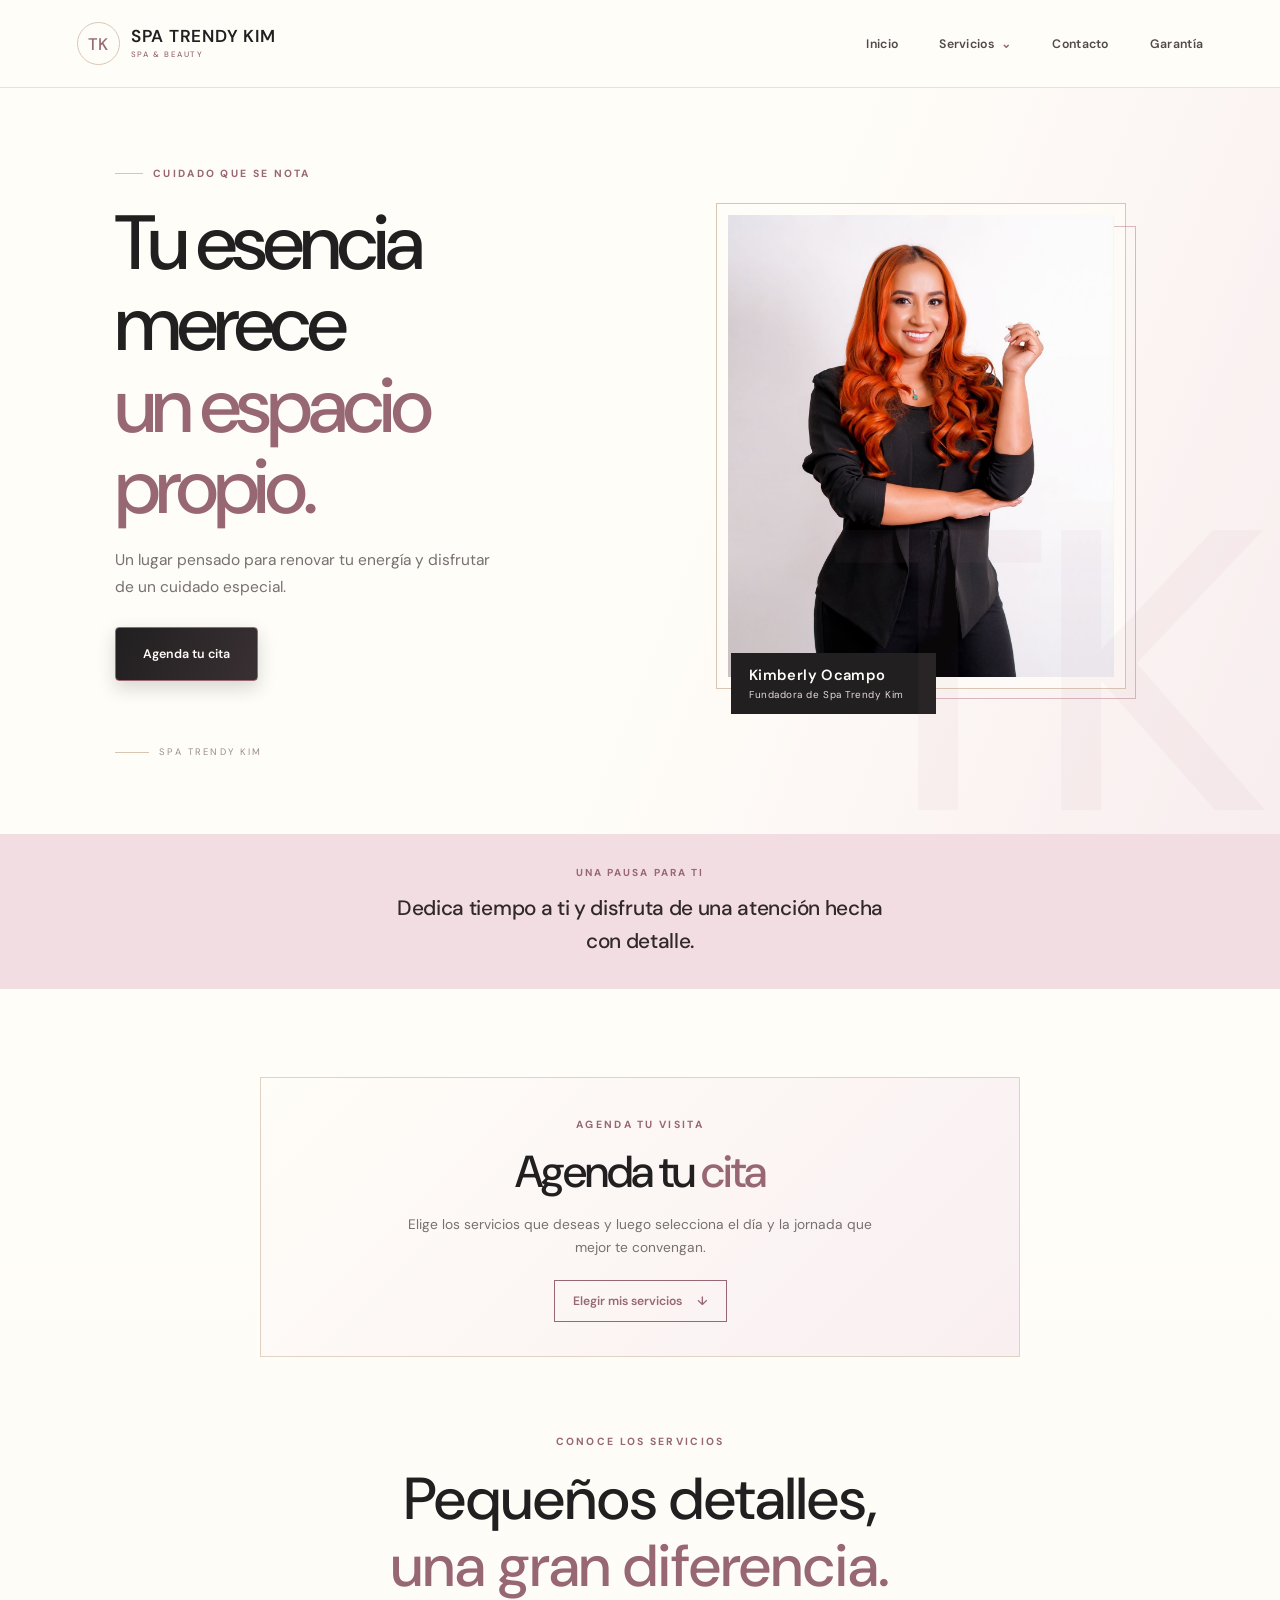
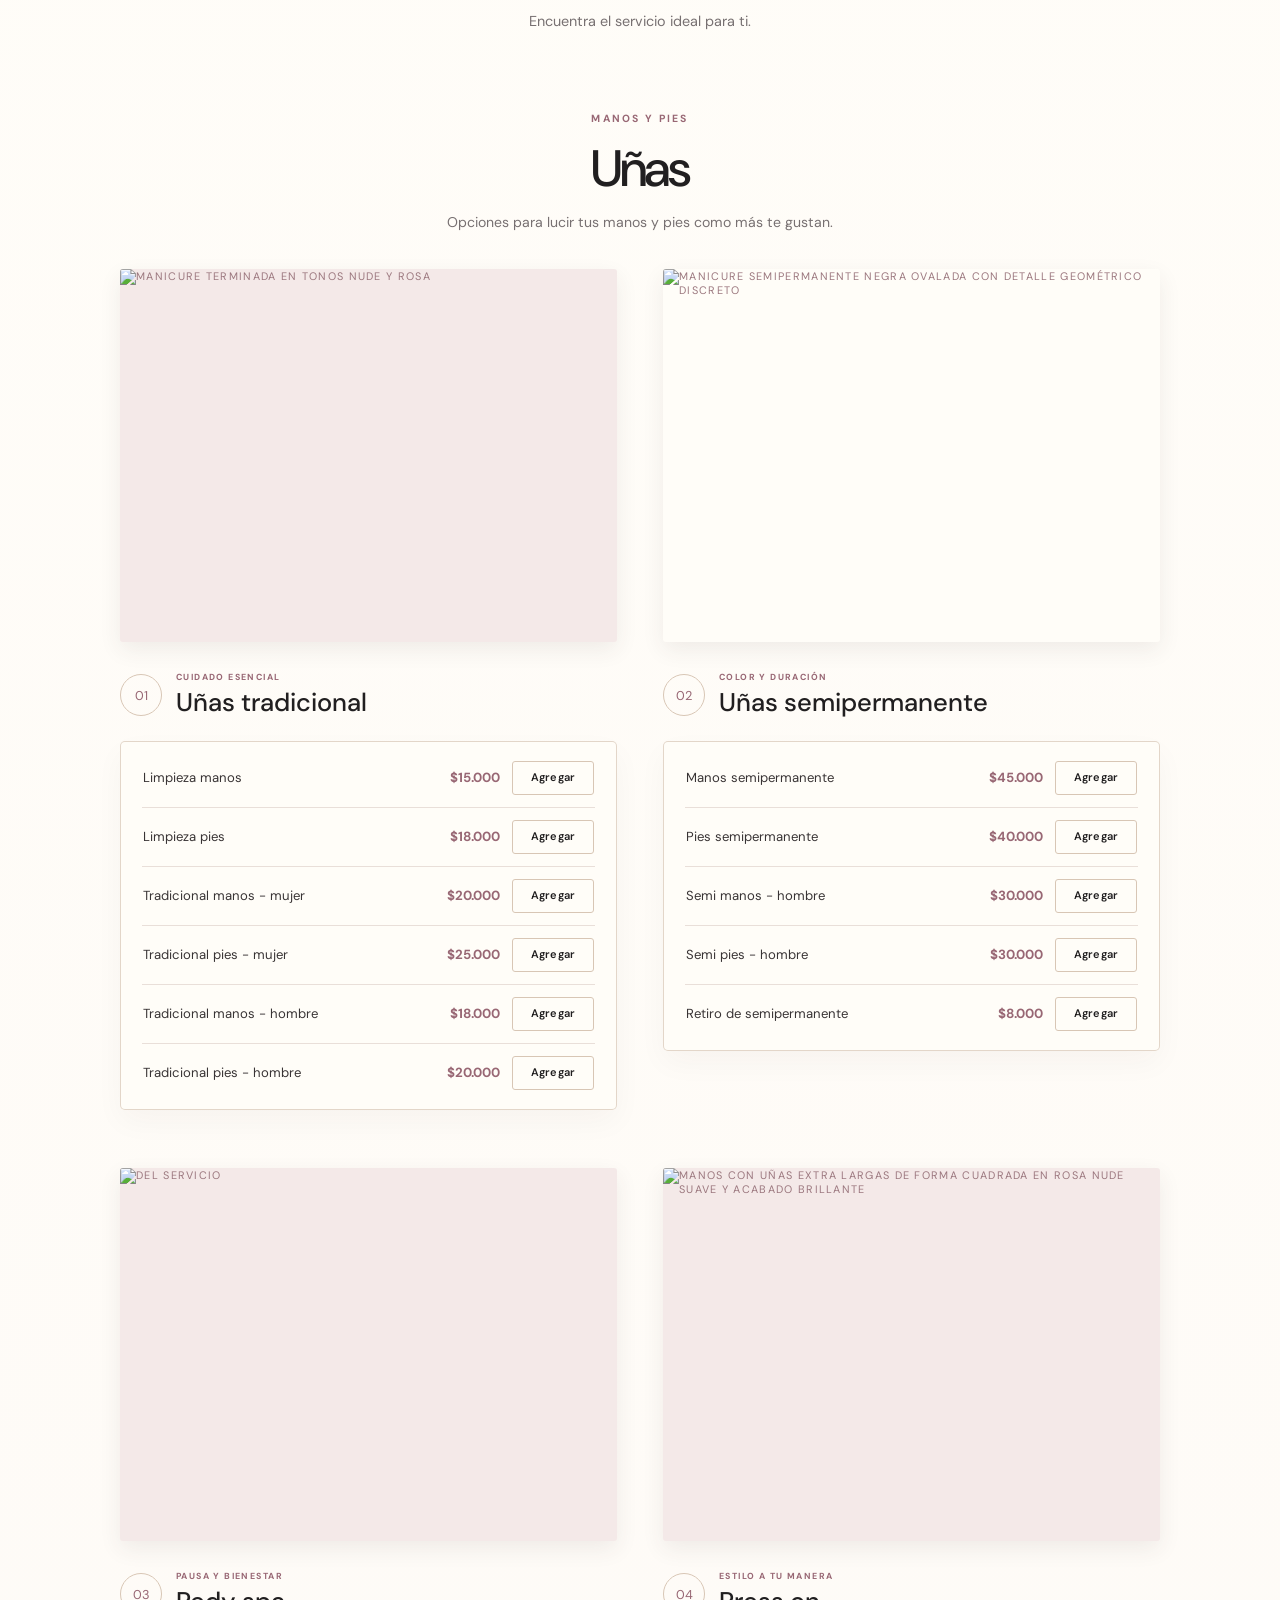
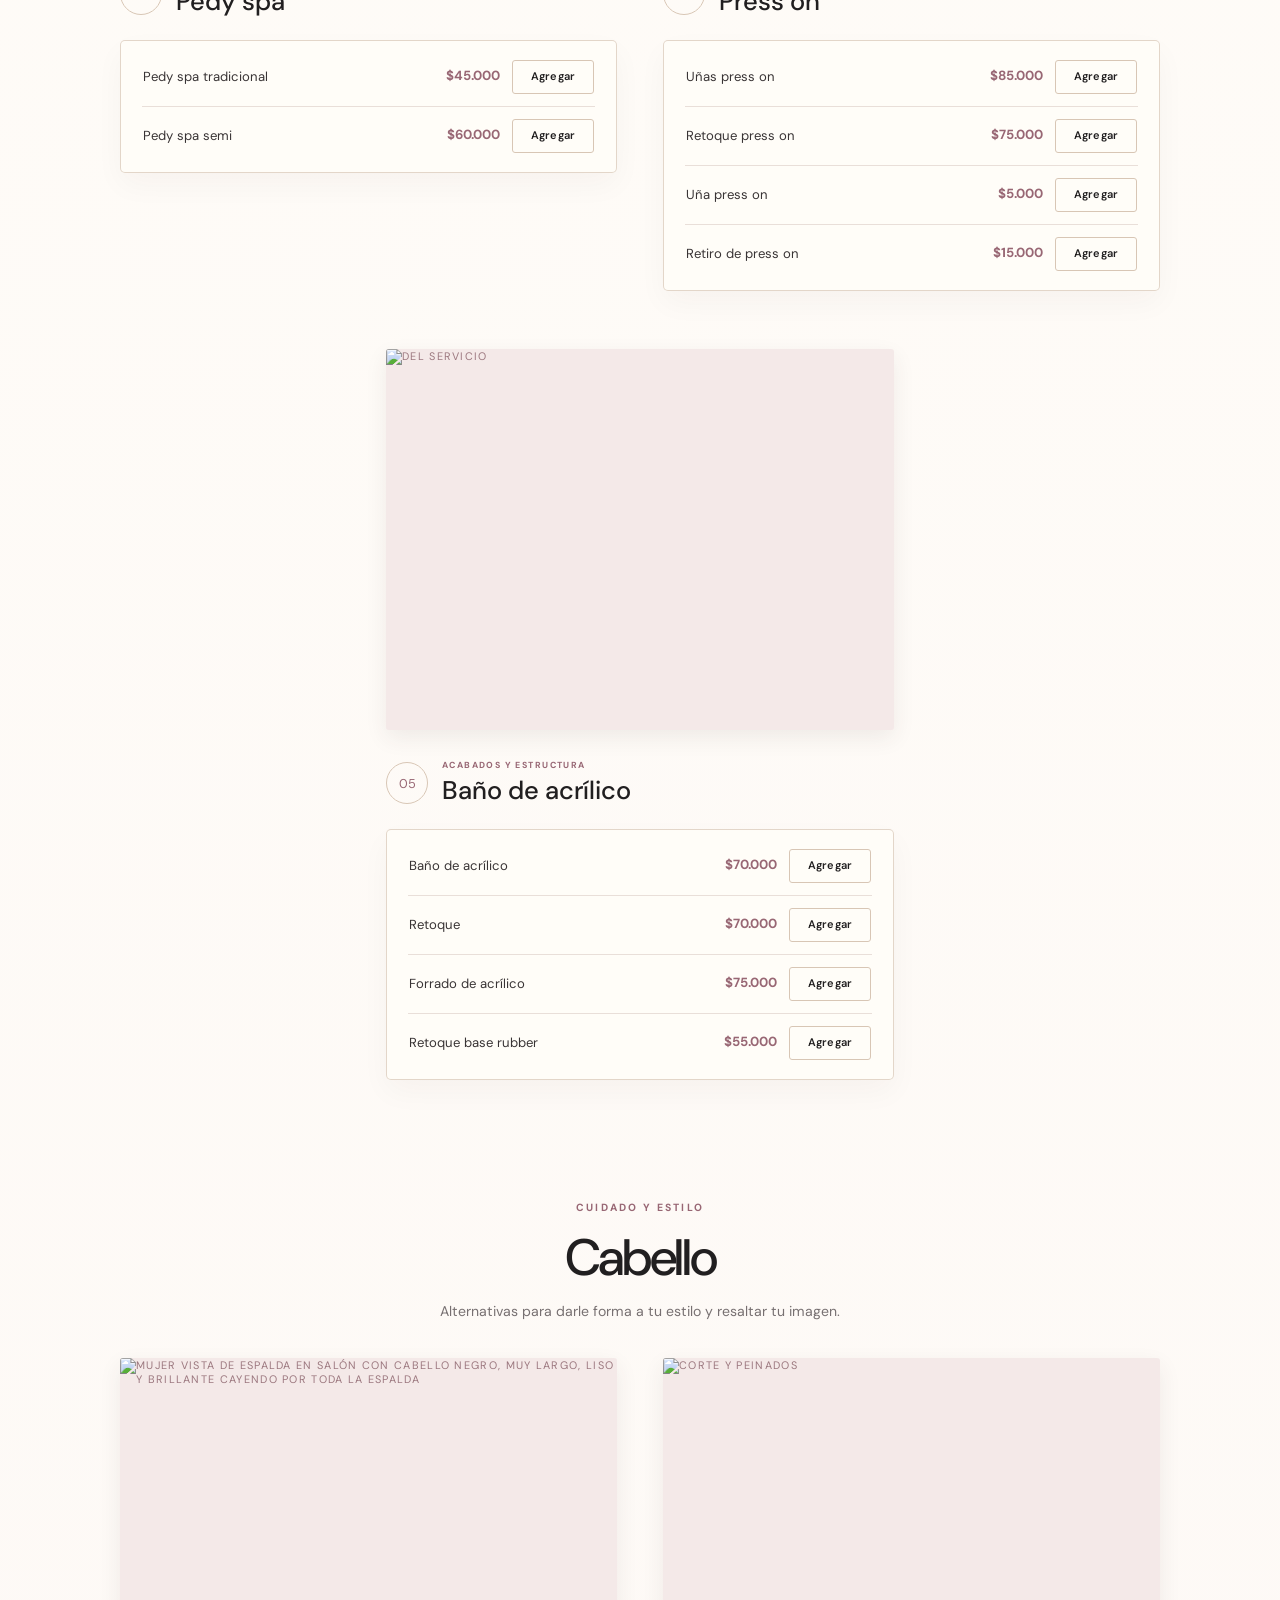
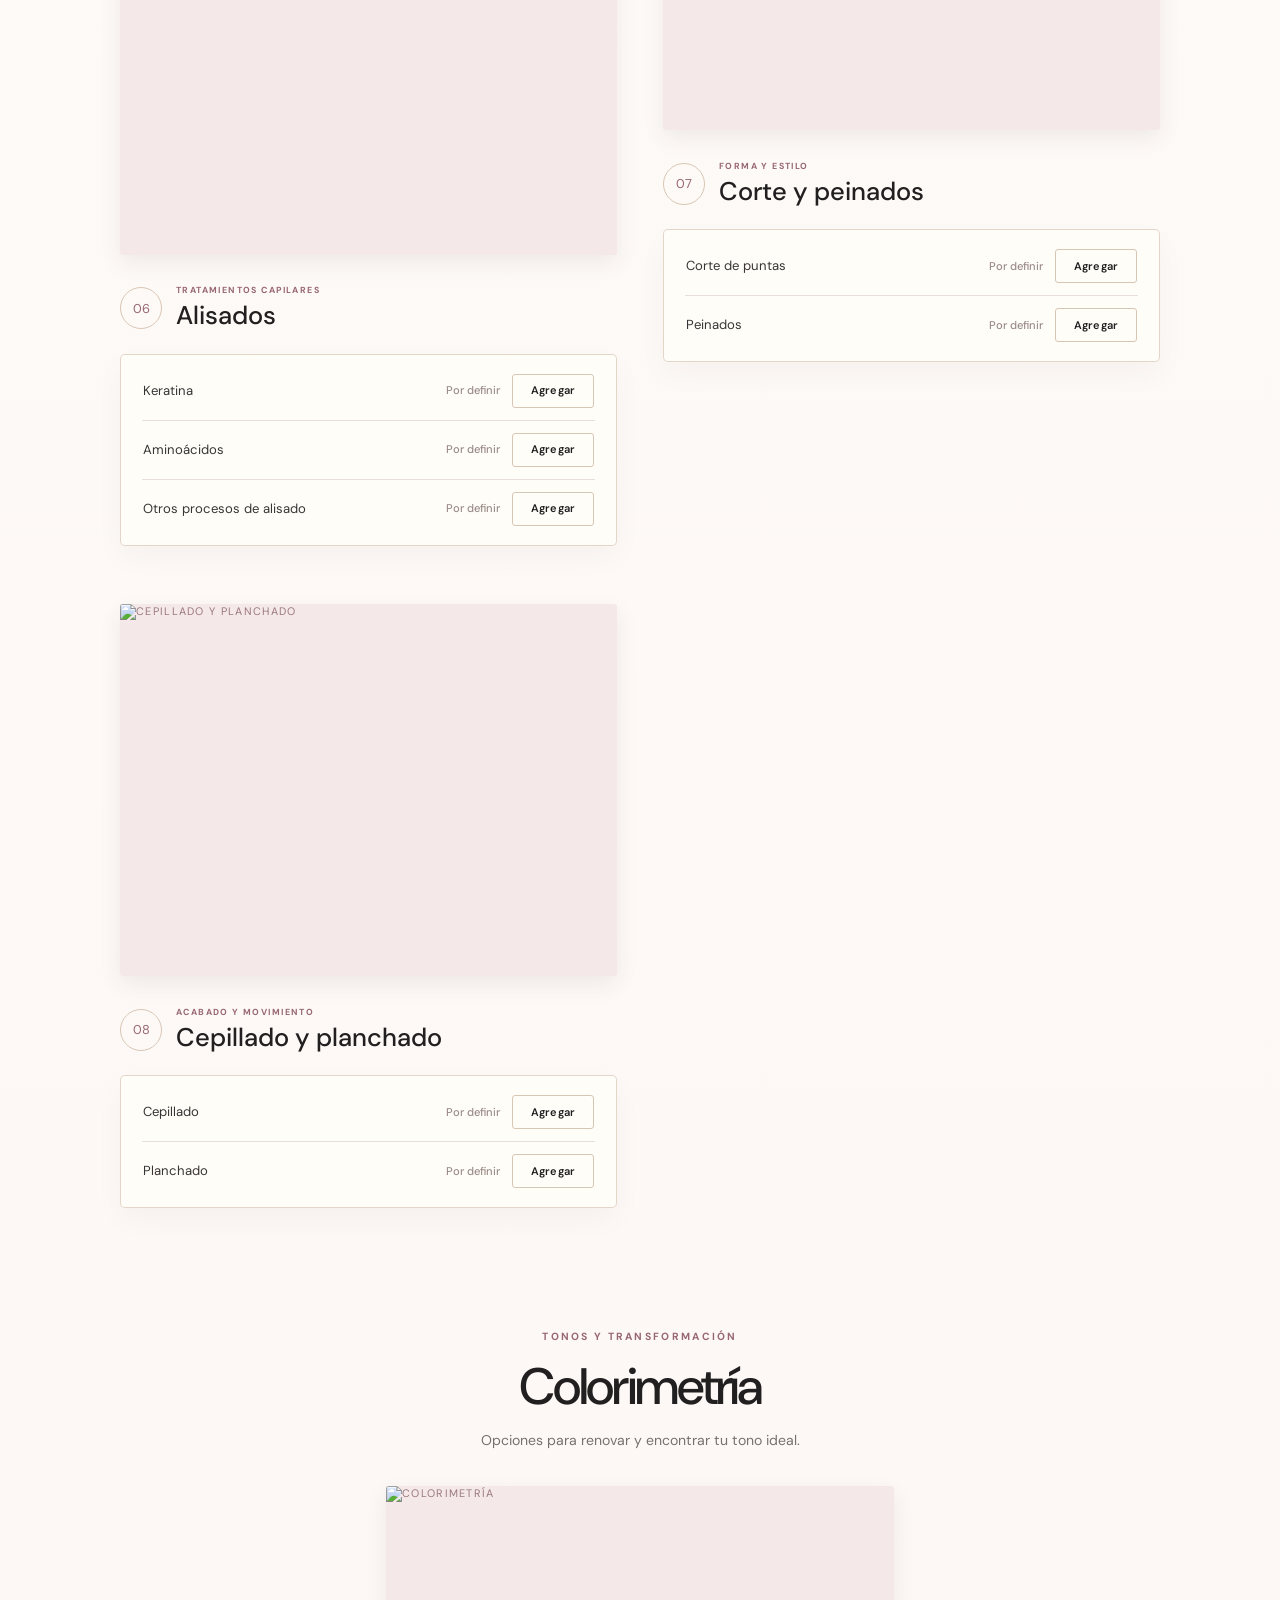
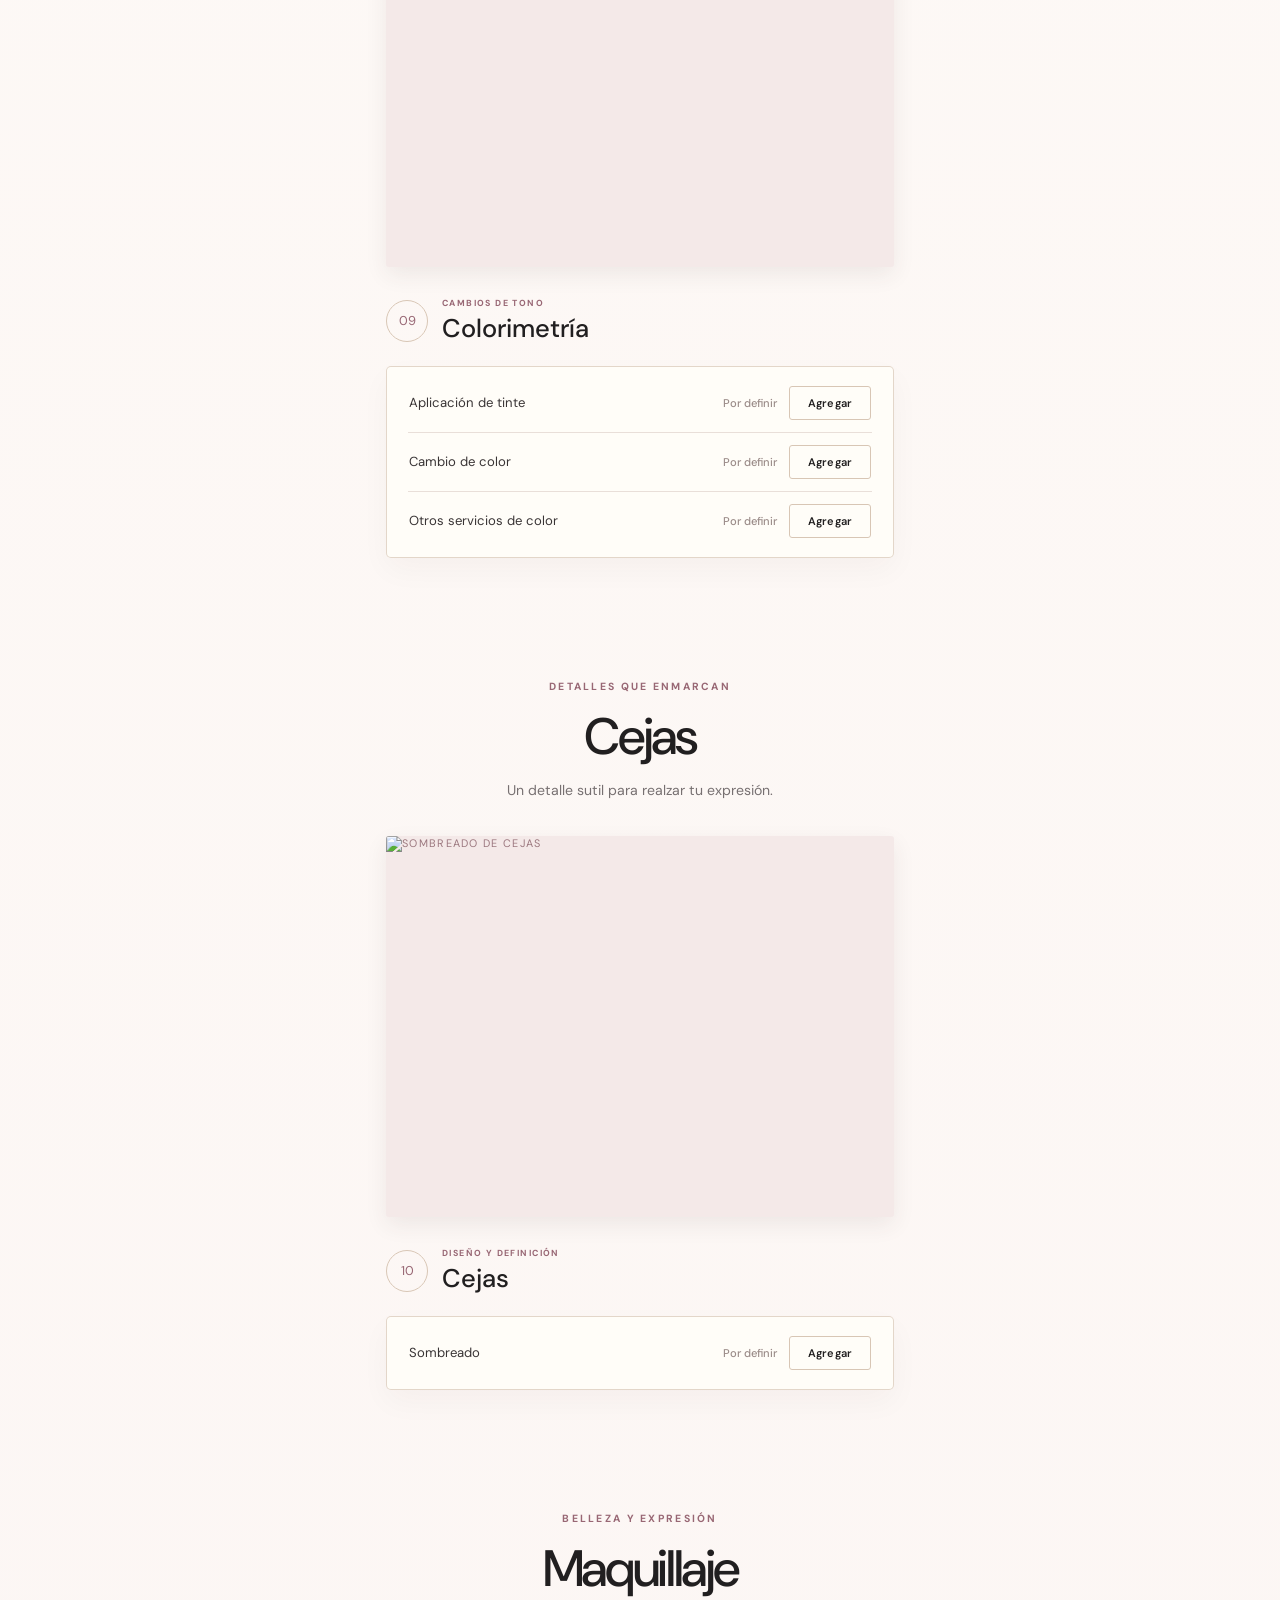
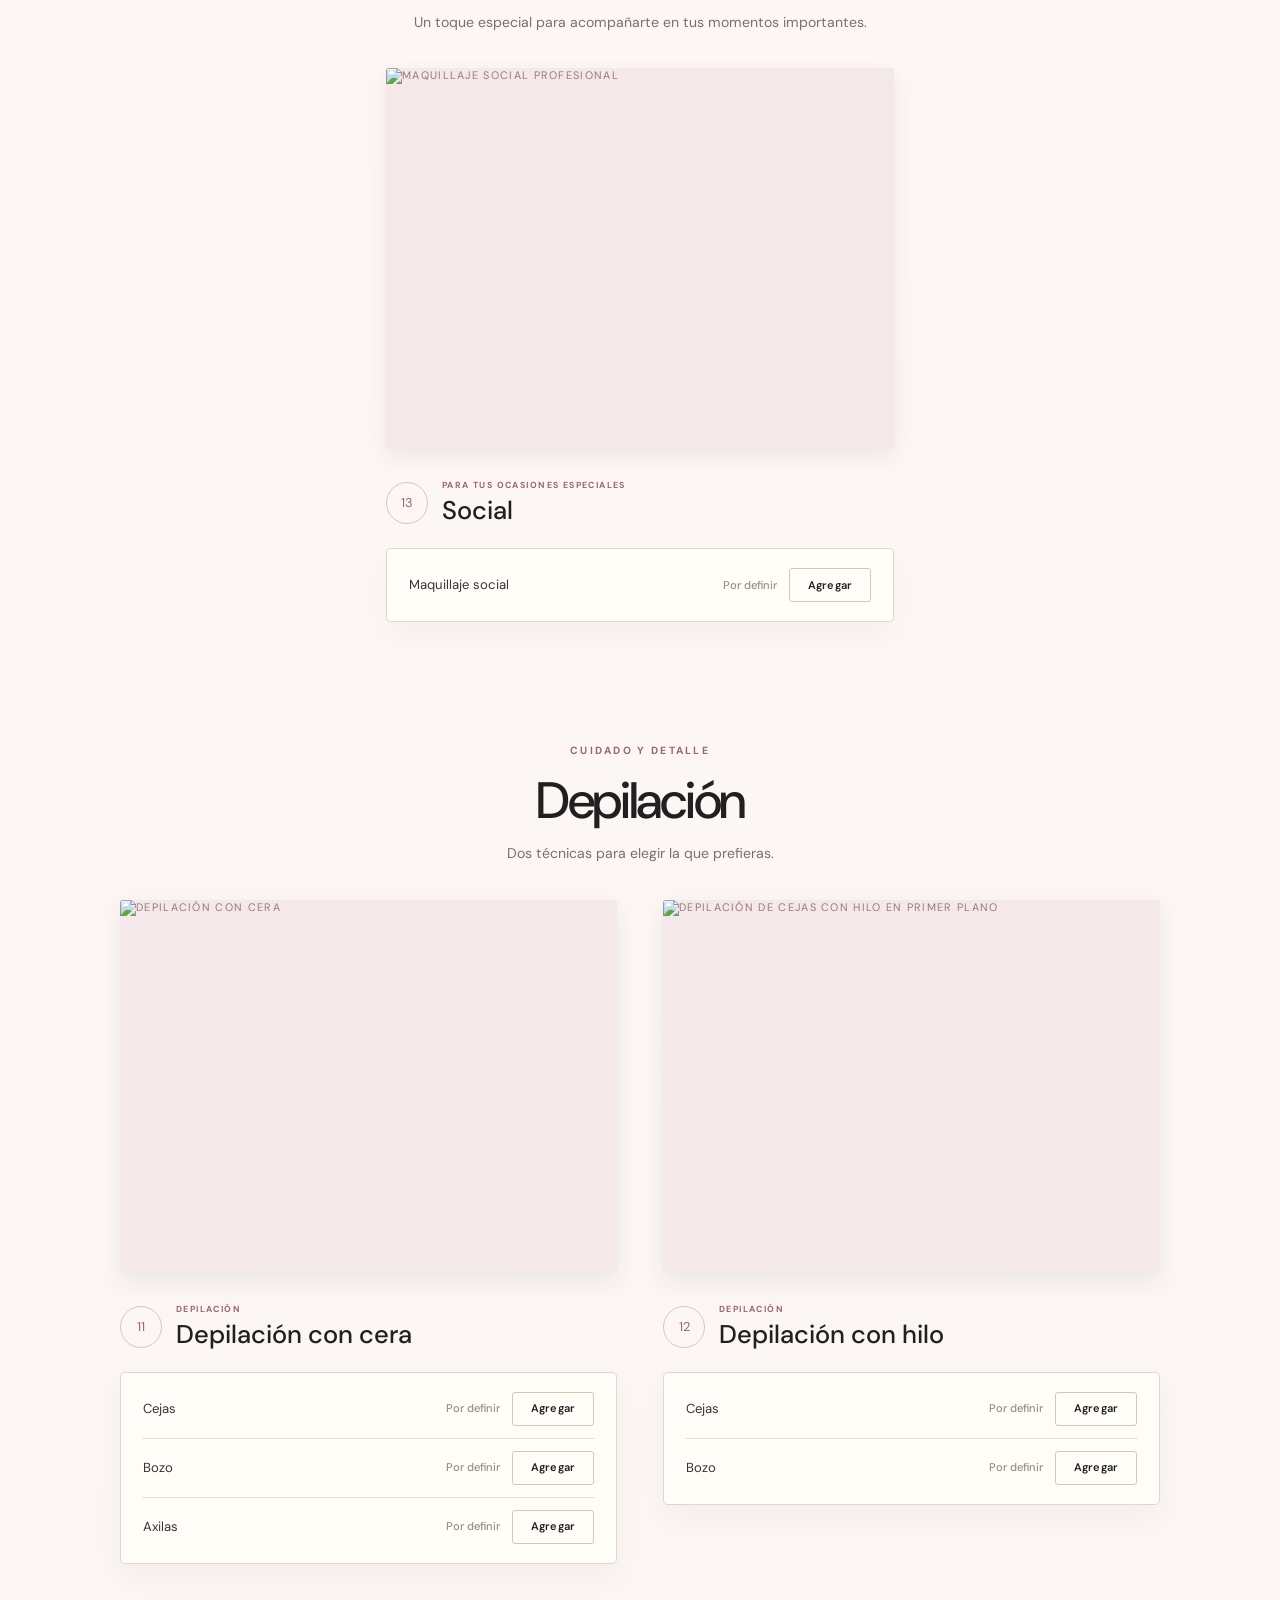
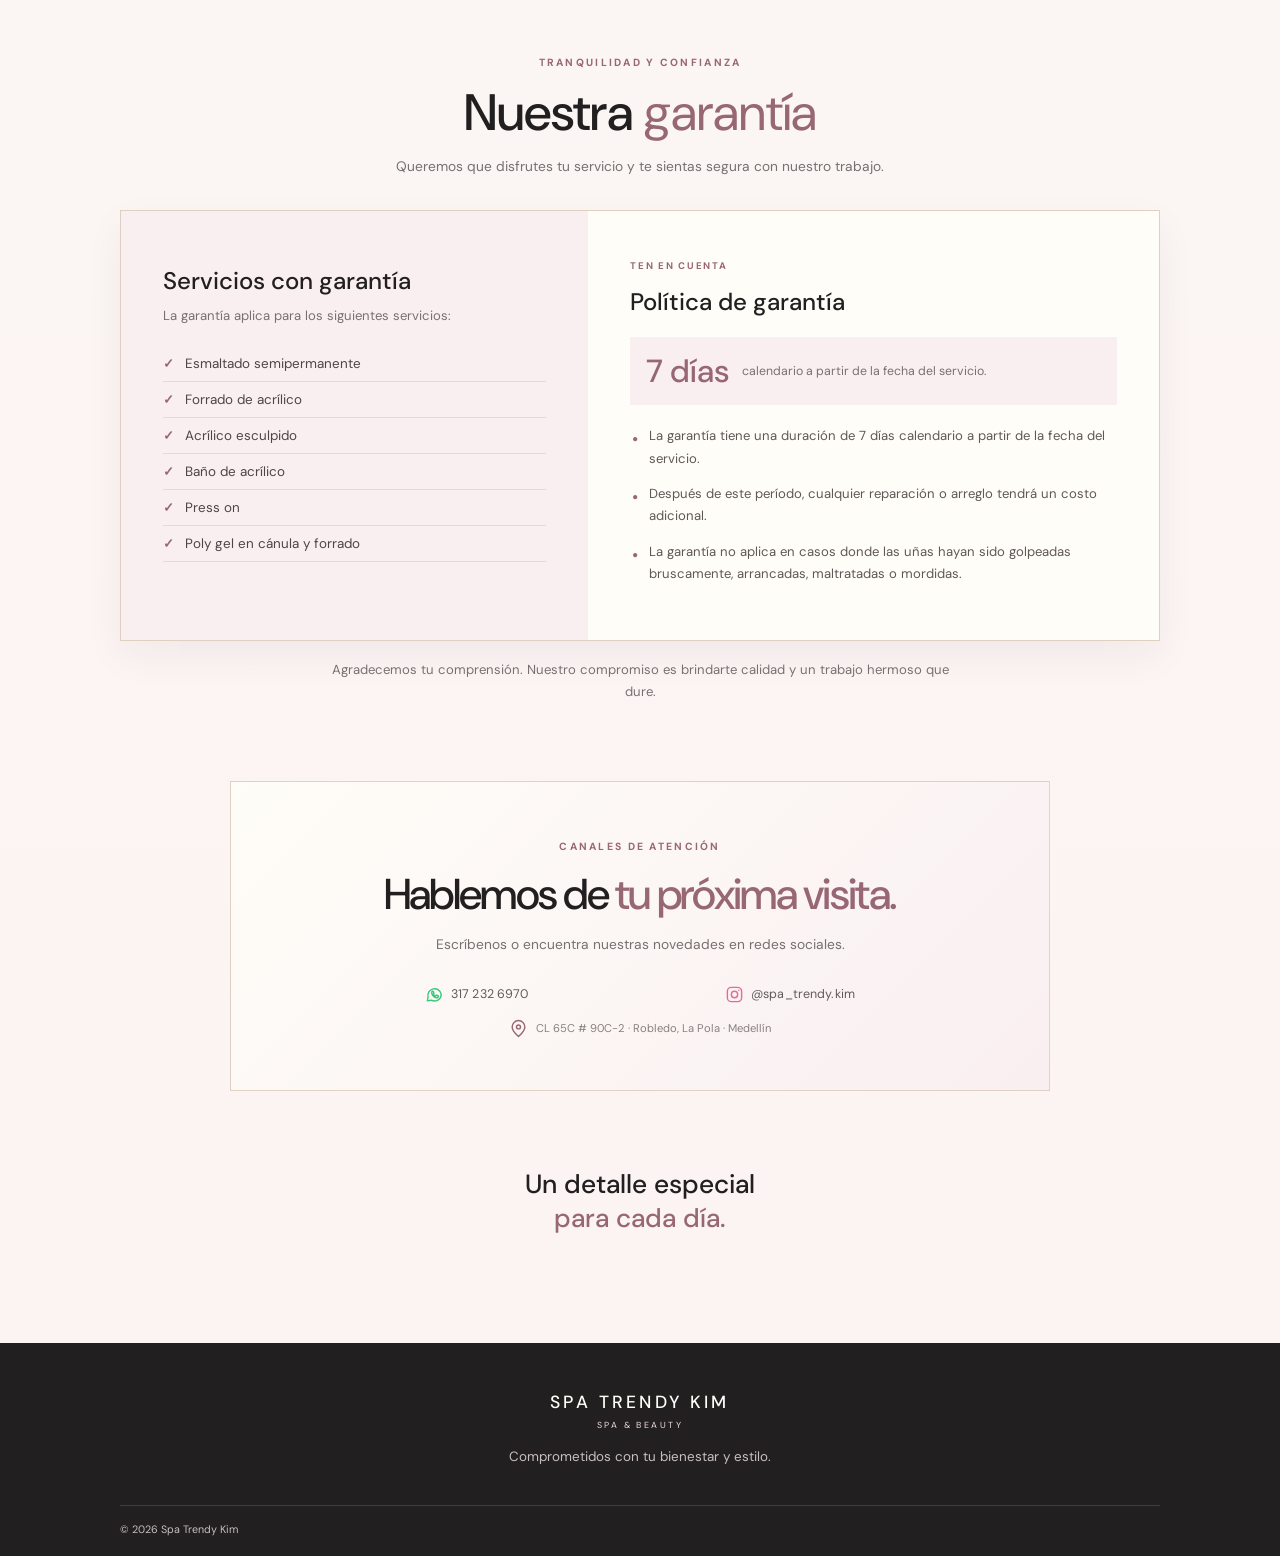
==== commit aa624042: "Refresh appointment form script cache version" ====
--- a/index.html
+++ b/index.html
@@ -299,6 +299,6 @@
         <div class="footer-bottom"><span>© <span id="currentYear"></span> Spa Trendy Kim</span></div>
     </footer>
 
-    <script src="script.js?v=20261118-2"></script>
+    <script src="script.js?v=20261118-6"></script>
 </body>
 </html>
--- a/style.css
+++ b/style.css
@@ -1950,3 +1950,22 @@
         margin-top: 24px;
     }
 }
+
+
+/* Separación más clara entre cada servicio del catálogo, sin ampliar el espacio entre secciones */
+.catalog-grid {
+    column-gap: clamp(30px, 4vw, 46px);
+    row-gap: clamp(42px, 5vw, 58px);
+}
+.grupo-servicios .service-photo-placeholder {
+    margin-bottom: 20px;
+}
+@media (max-width: 560px) {
+    .catalog-grid {
+        column-gap: 0;
+        row-gap: 38px;
+    }
+    .grupo-servicios .service-photo-placeholder {
+        margin-bottom: 18px;
+    }
+}
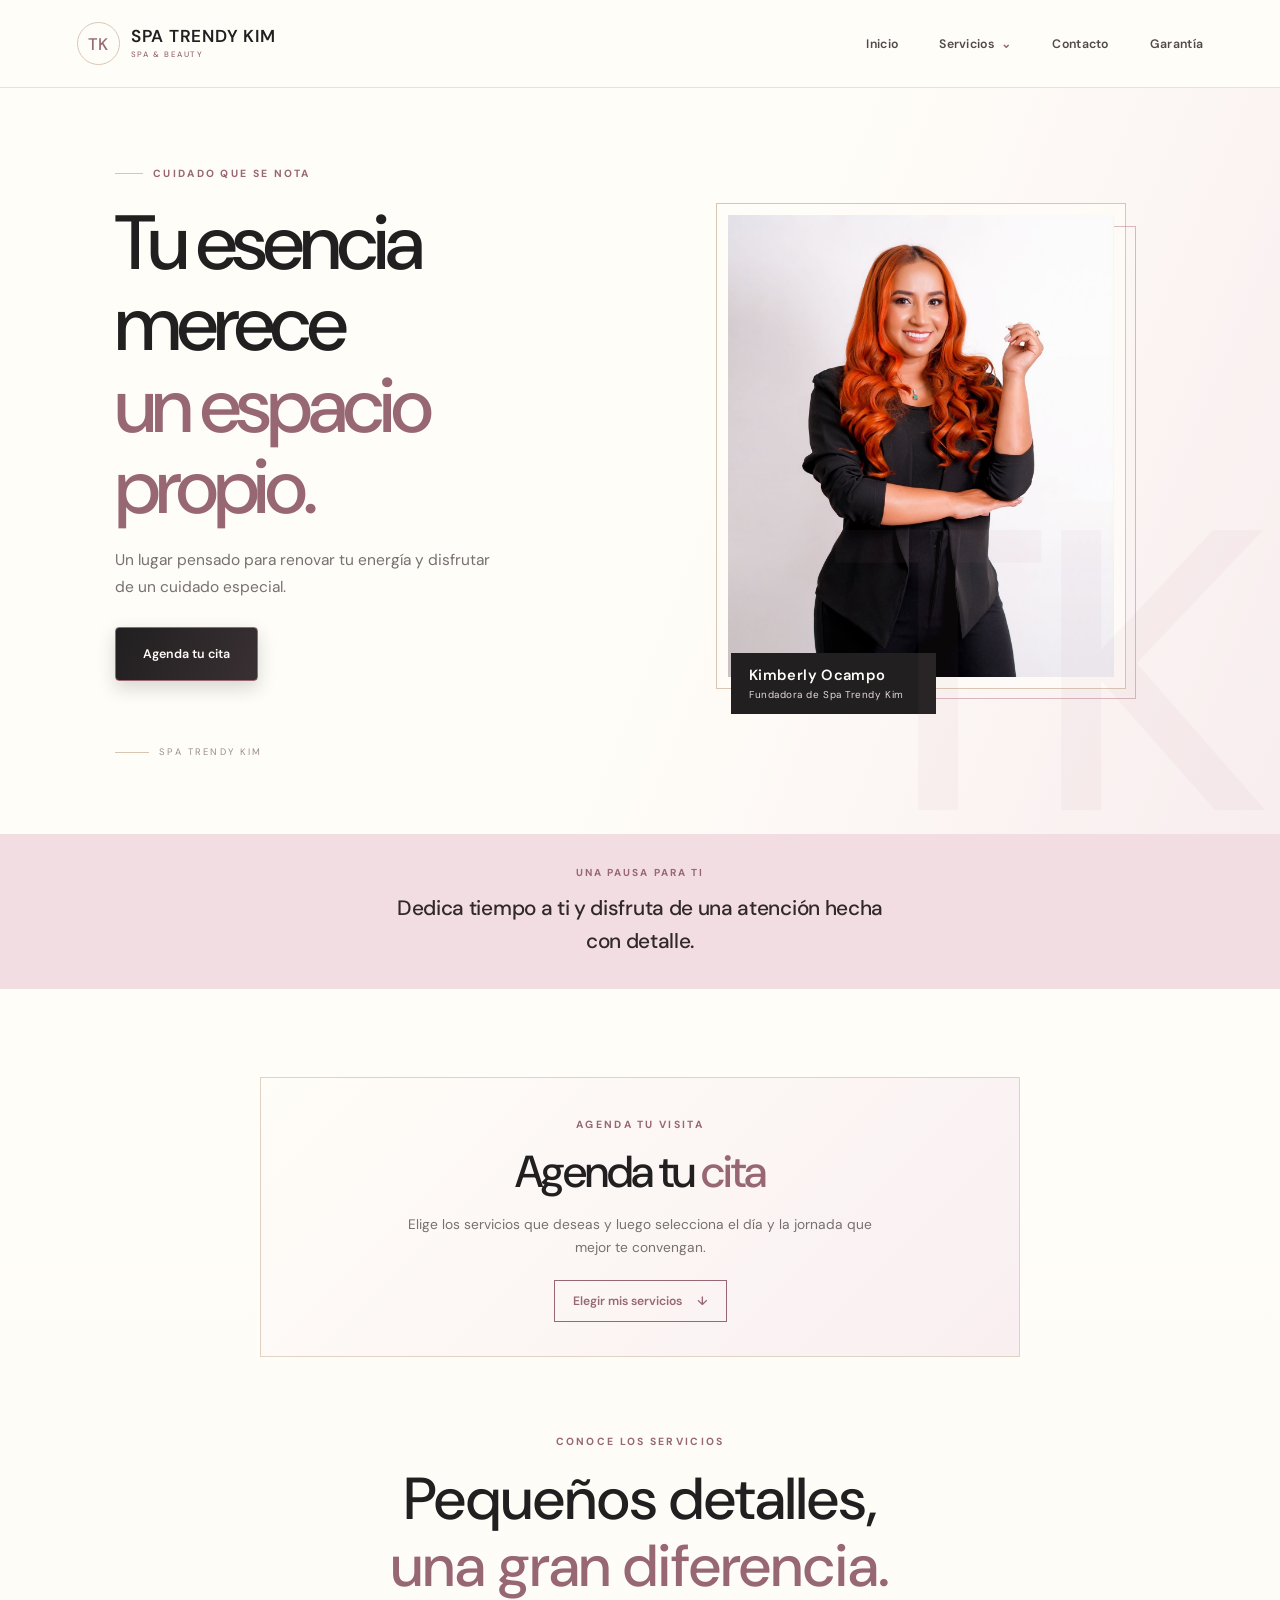
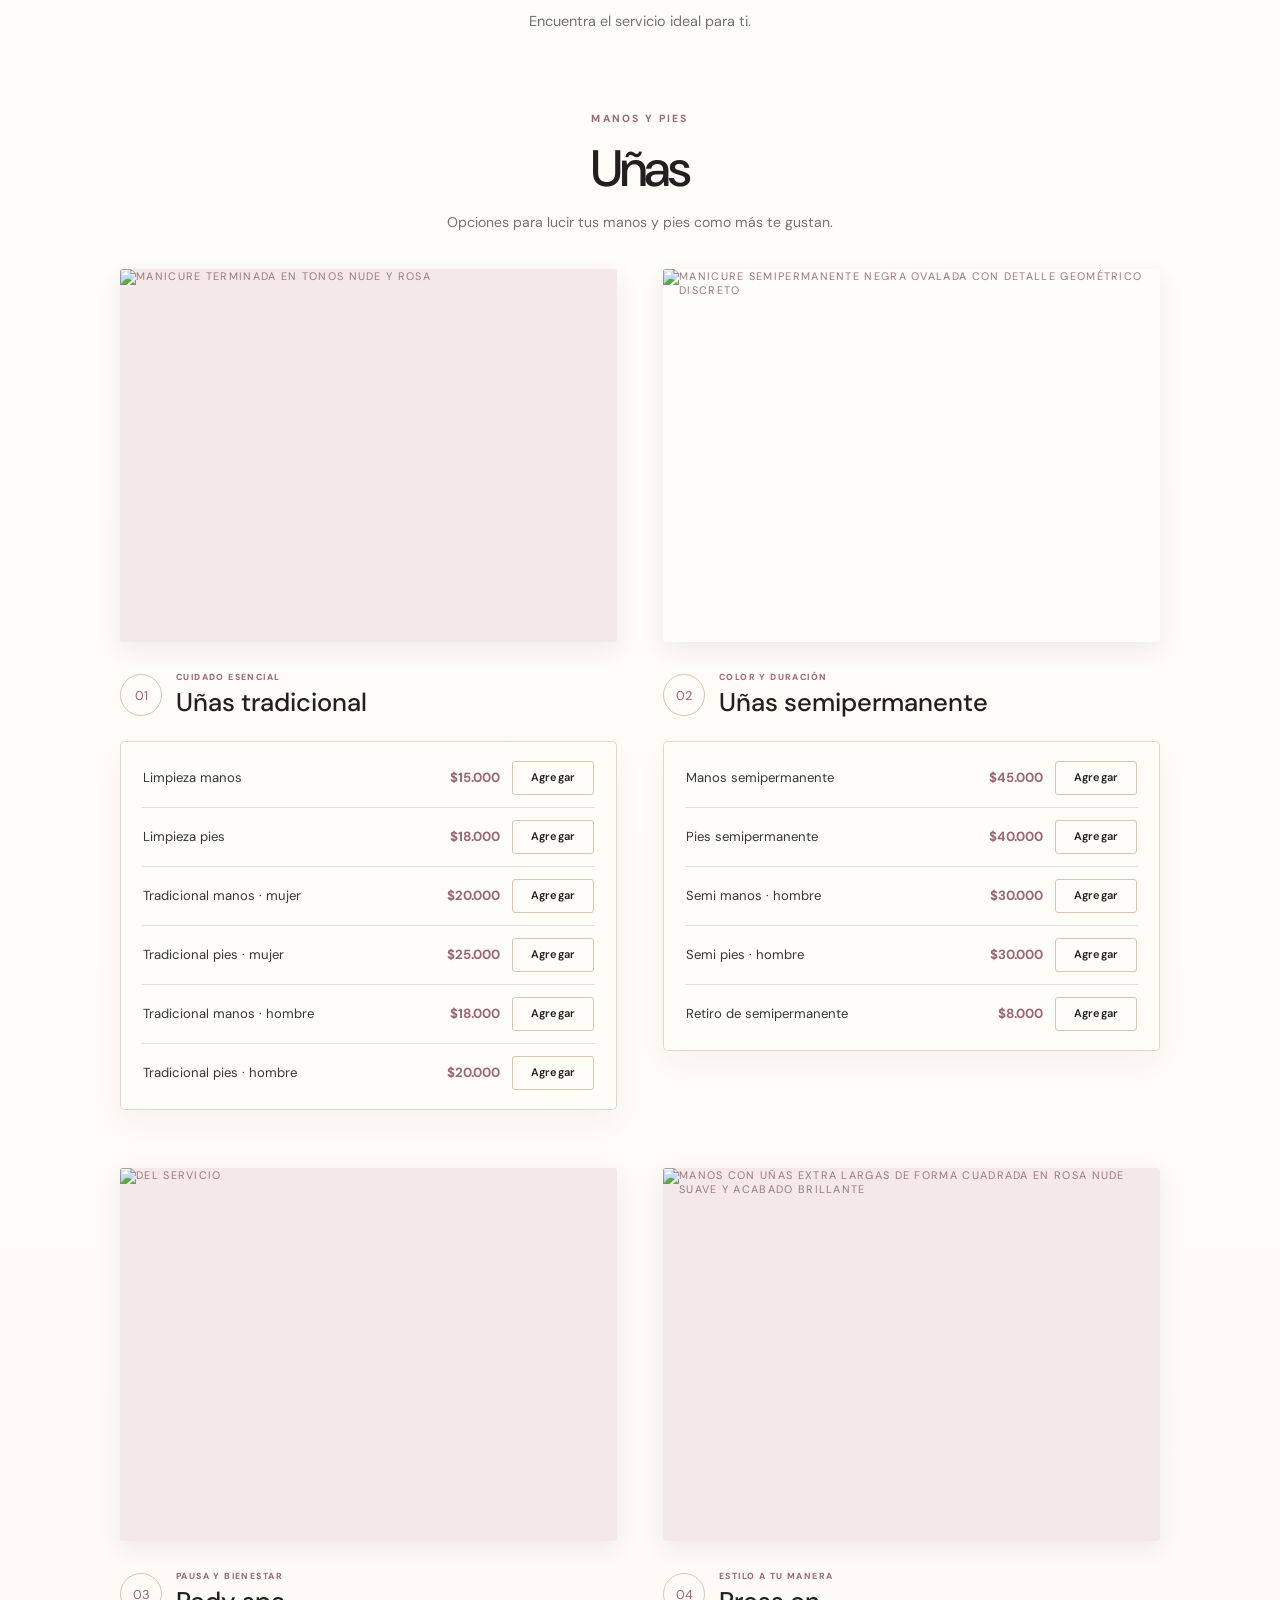
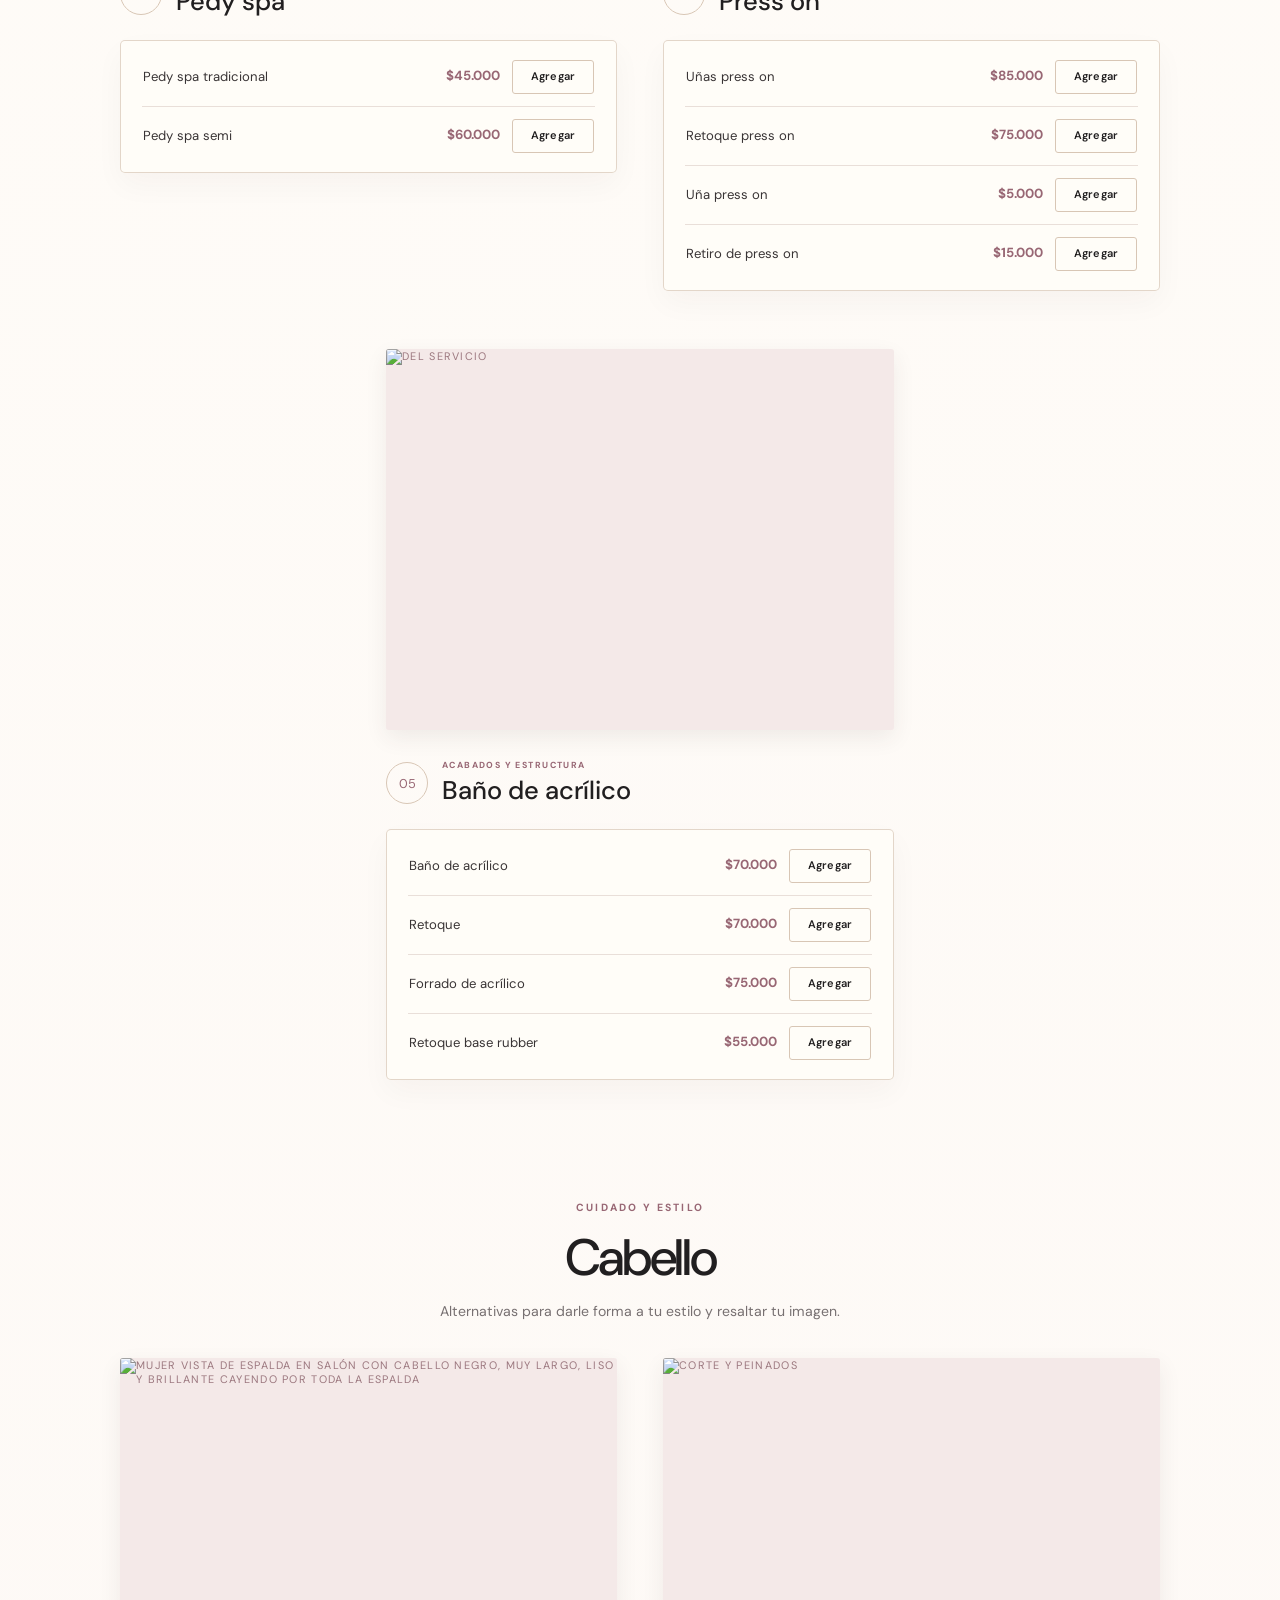
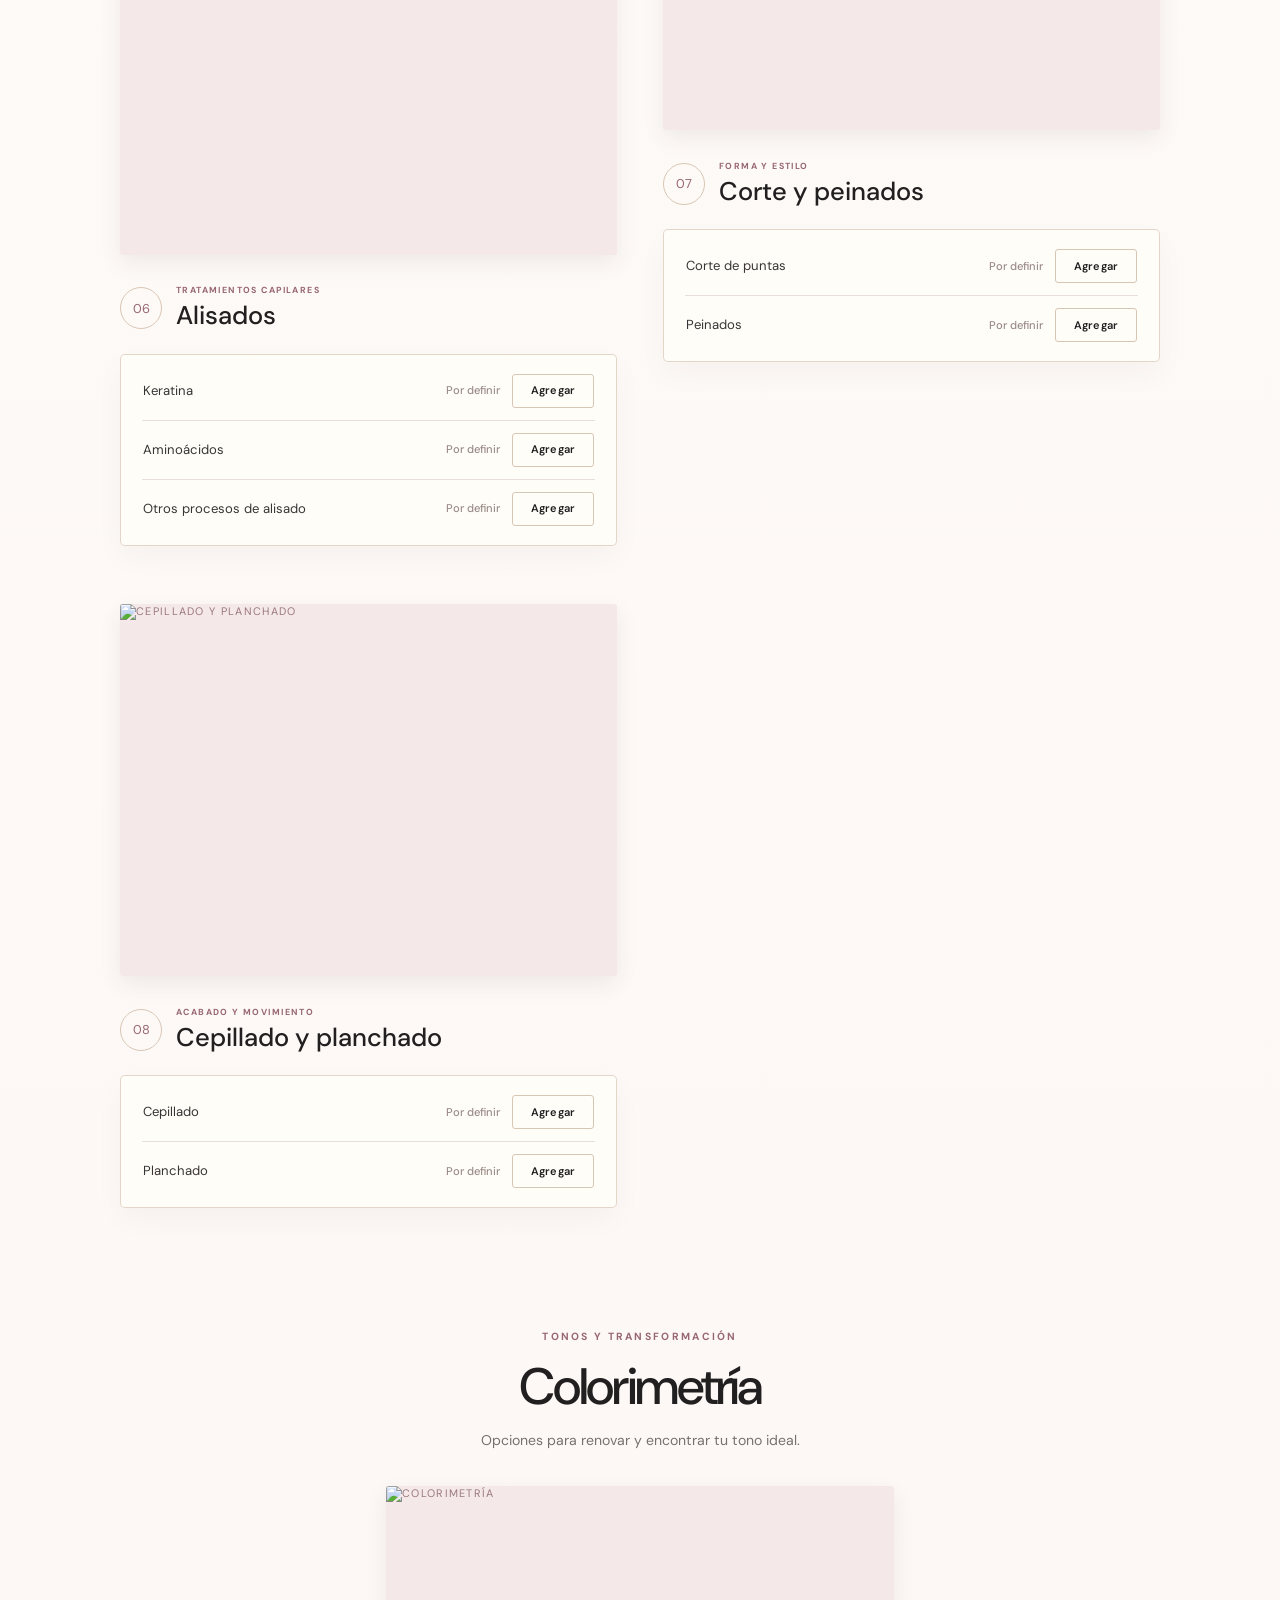
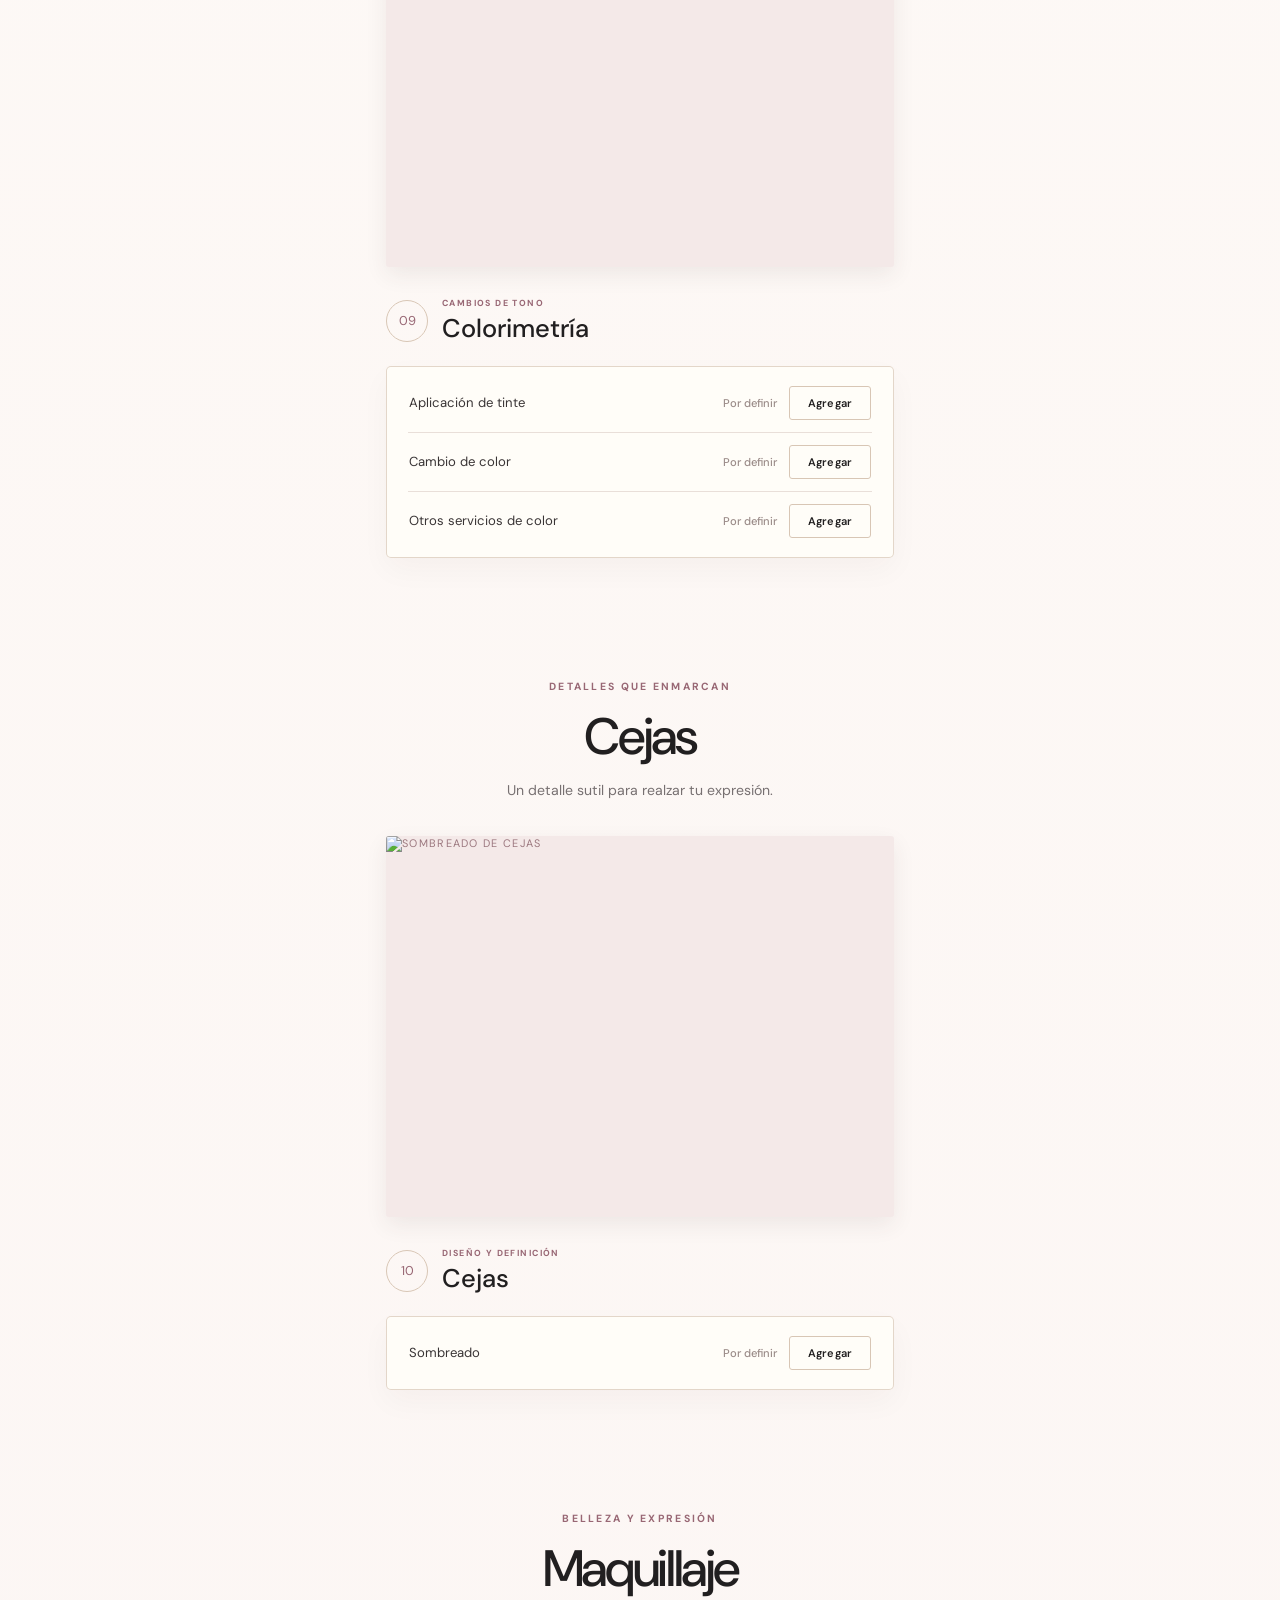
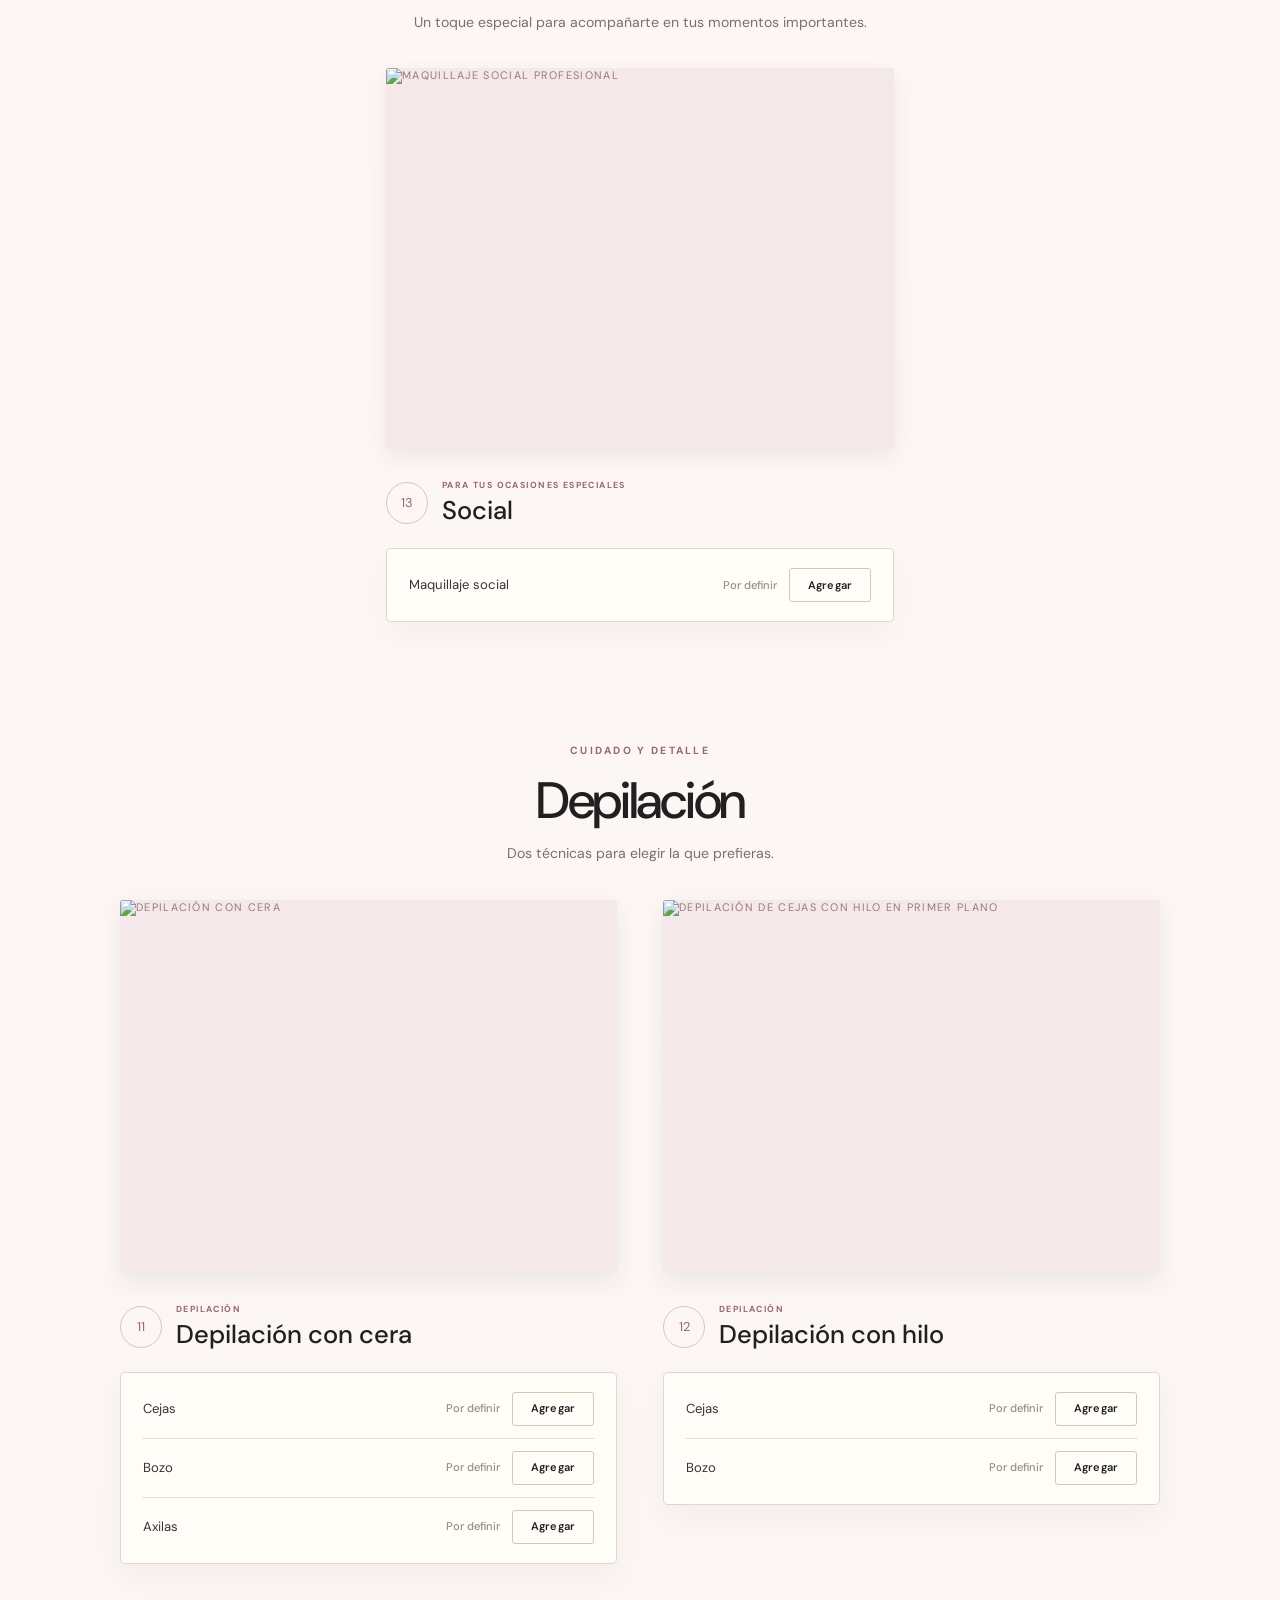
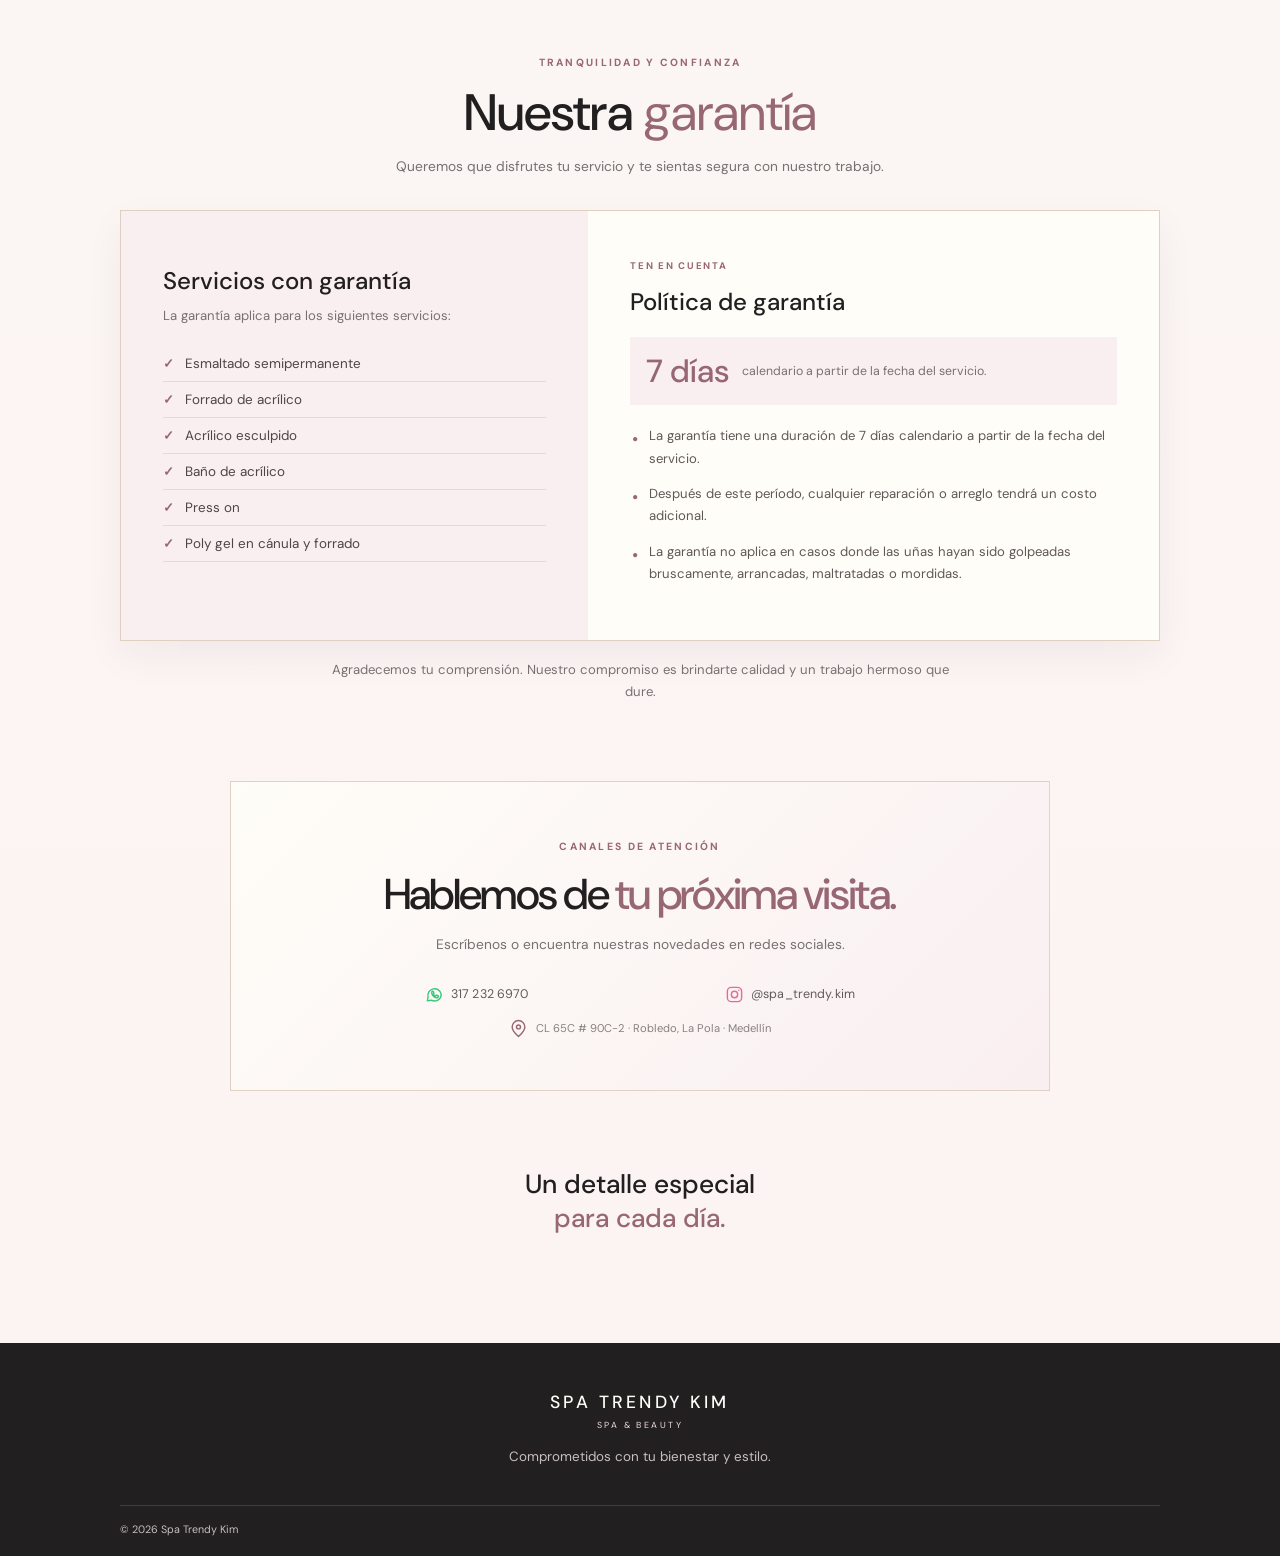
==== commit 3db1e774: "Unificar etiquetas de servicios con separador punto medio" ====
--- a/index.html
+++ b/index.html
@@ -84,10 +84,10 @@
                     <div class="lista-servicios">
                         <div class="servicio-item"><span>Limpieza manos</span><span class="precio">$15.000</span></div>
                         <div class="servicio-item"><span>Limpieza pies</span><span class="precio">$18.000</span></div>
-                        <div class="servicio-item"><span>Tradicional manos - mujer</span><span class="precio">$20.000</span></div>
-                        <div class="servicio-item"><span>Tradicional pies - mujer</span><span class="precio">$25.000</span></div>
-                        <div class="servicio-item"><span>Tradicional manos - hombre</span><span class="precio">$18.000</span></div>
-                        <div class="servicio-item"><span>Tradicional pies - hombre</span><span class="precio">$20.000</span></div>
+                        <div class="servicio-item"><span>Tradicional manos · mujer</span><span class="precio">$20.000</span></div>
+                        <div class="servicio-item"><span>Tradicional pies · mujer</span><span class="precio">$25.000</span></div>
+                        <div class="servicio-item"><span>Tradicional manos · hombre</span><span class="precio">$18.000</span></div>
+                        <div class="servicio-item"><span>Tradicional pies · hombre</span><span class="precio">$20.000</span></div>
                     </div>
                 </article>
 
@@ -97,8 +97,8 @@
                     <div class="lista-servicios">
                         <div class="servicio-item"><span>Manos semipermanente</span><span class="precio">$45.000</span></div>
                         <div class="servicio-item"><span>Pies semipermanente</span><span class="precio">$40.000</span></div>
-                        <div class="servicio-item"><span>Semi manos - hombre</span><span class="precio">$30.000</span></div>
-                        <div class="servicio-item"><span>Semi pies - hombre</span><span class="precio">$30.000</span></div>
+                        <div class="servicio-item"><span>Semi manos · hombre</span><span class="precio">$30.000</span></div>
+                        <div class="servicio-item"><span>Semi pies · hombre</span><span class="precio">$30.000</span></div>
                         <div class="servicio-item"><span>Retiro de semipermanente</span><span class="precio">$8.000</span></div>
                     </div>
                 </article>
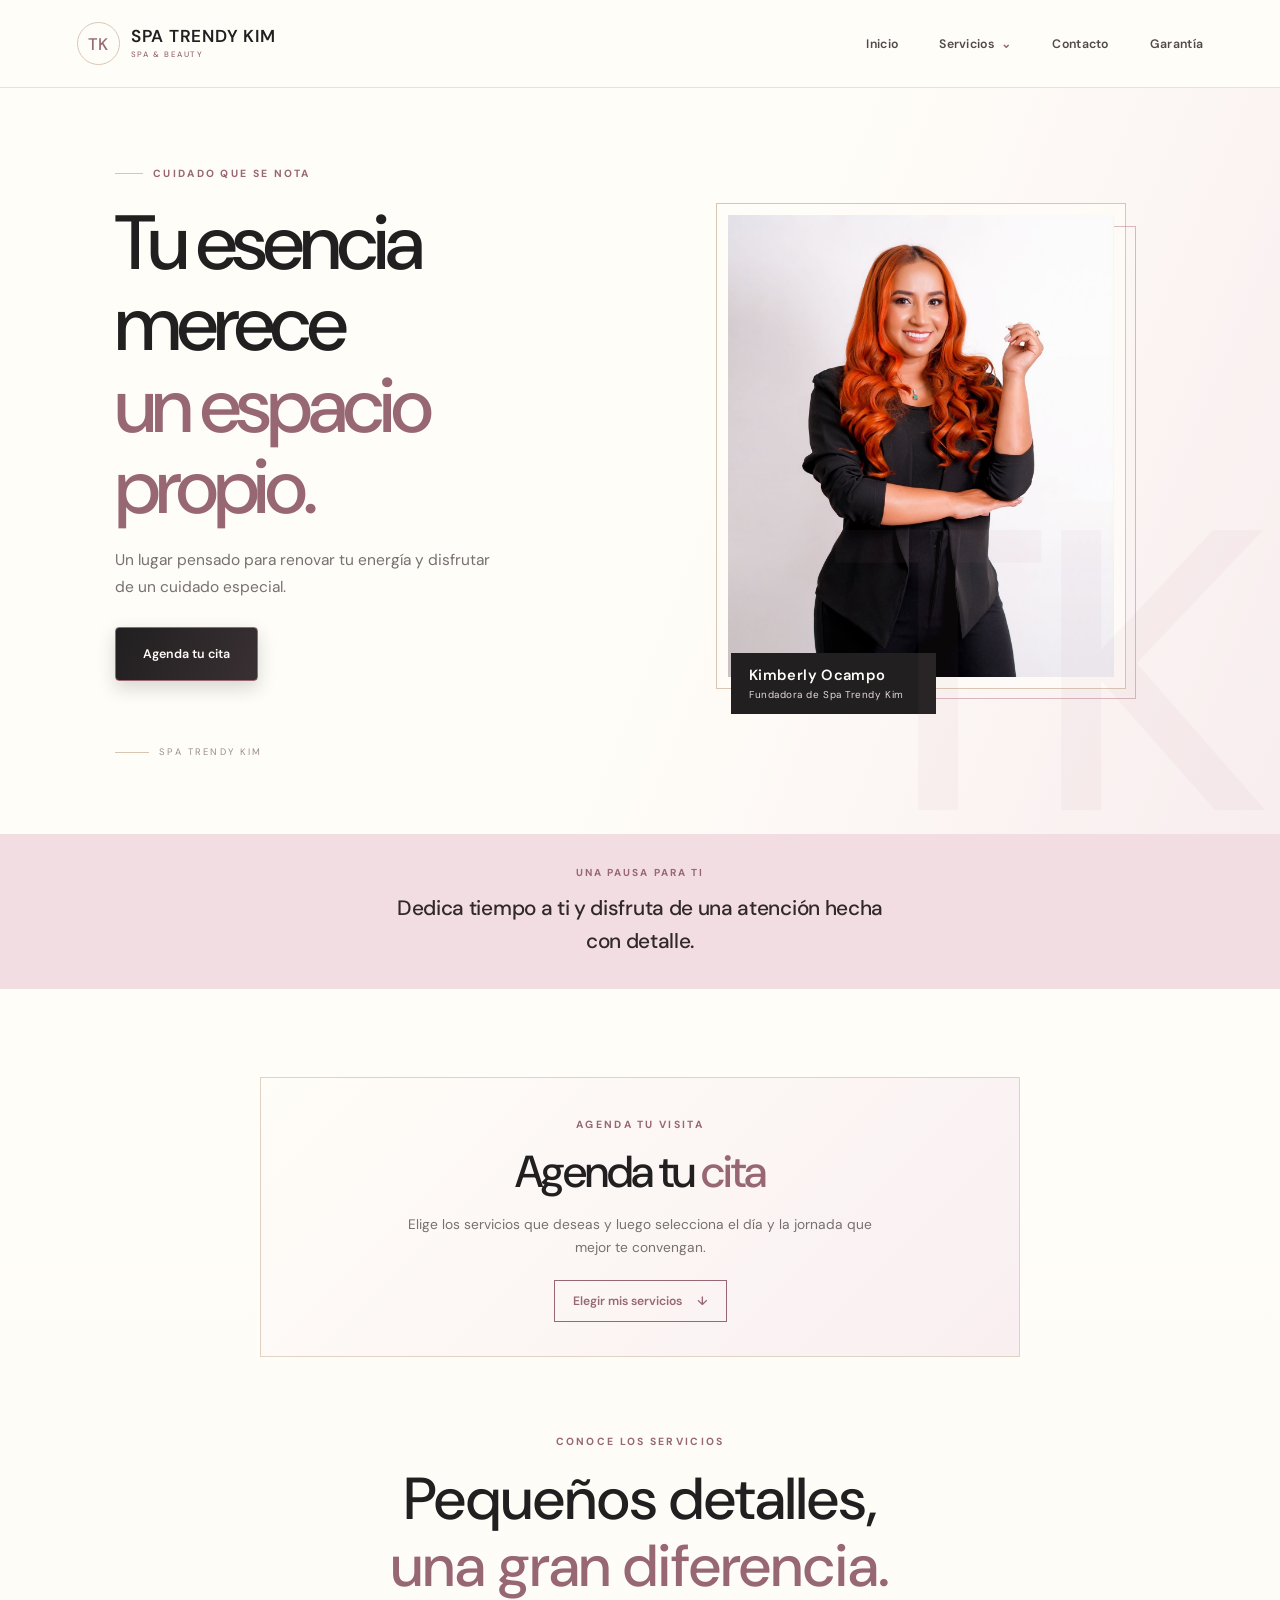
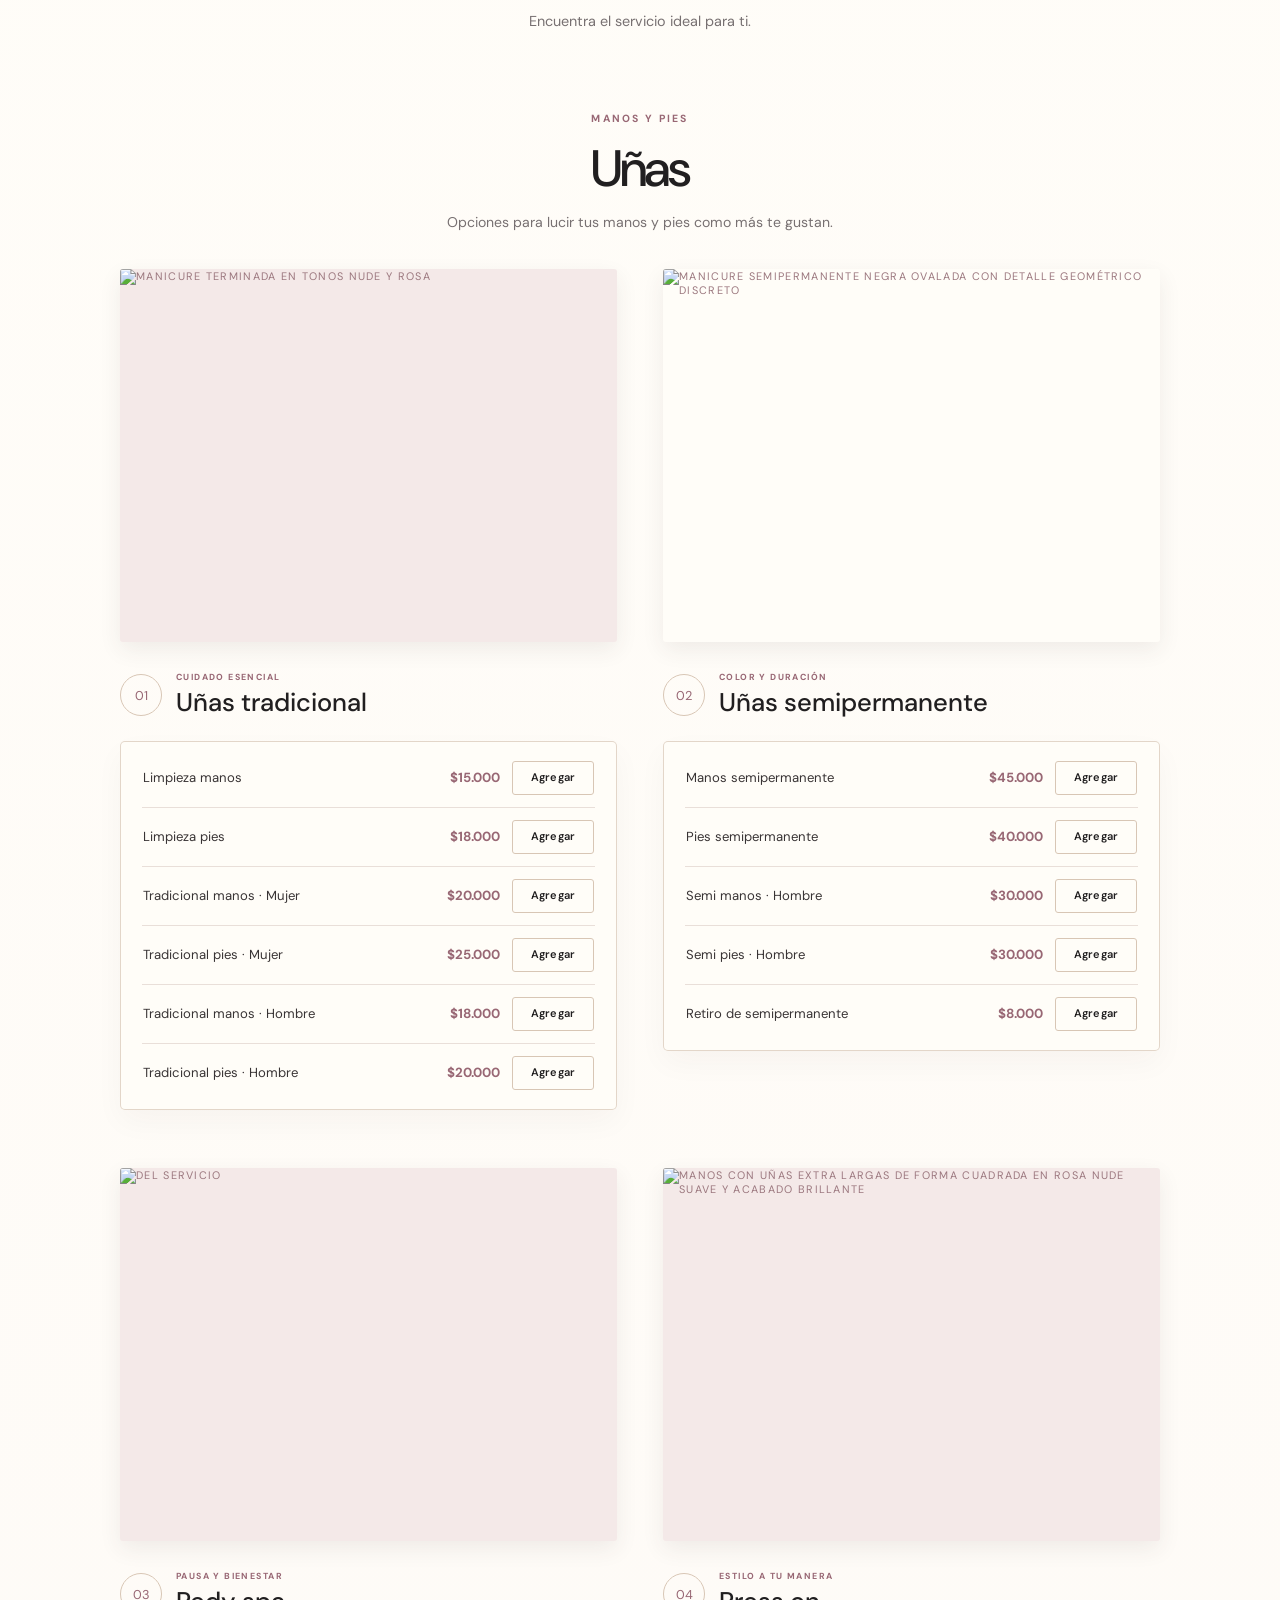
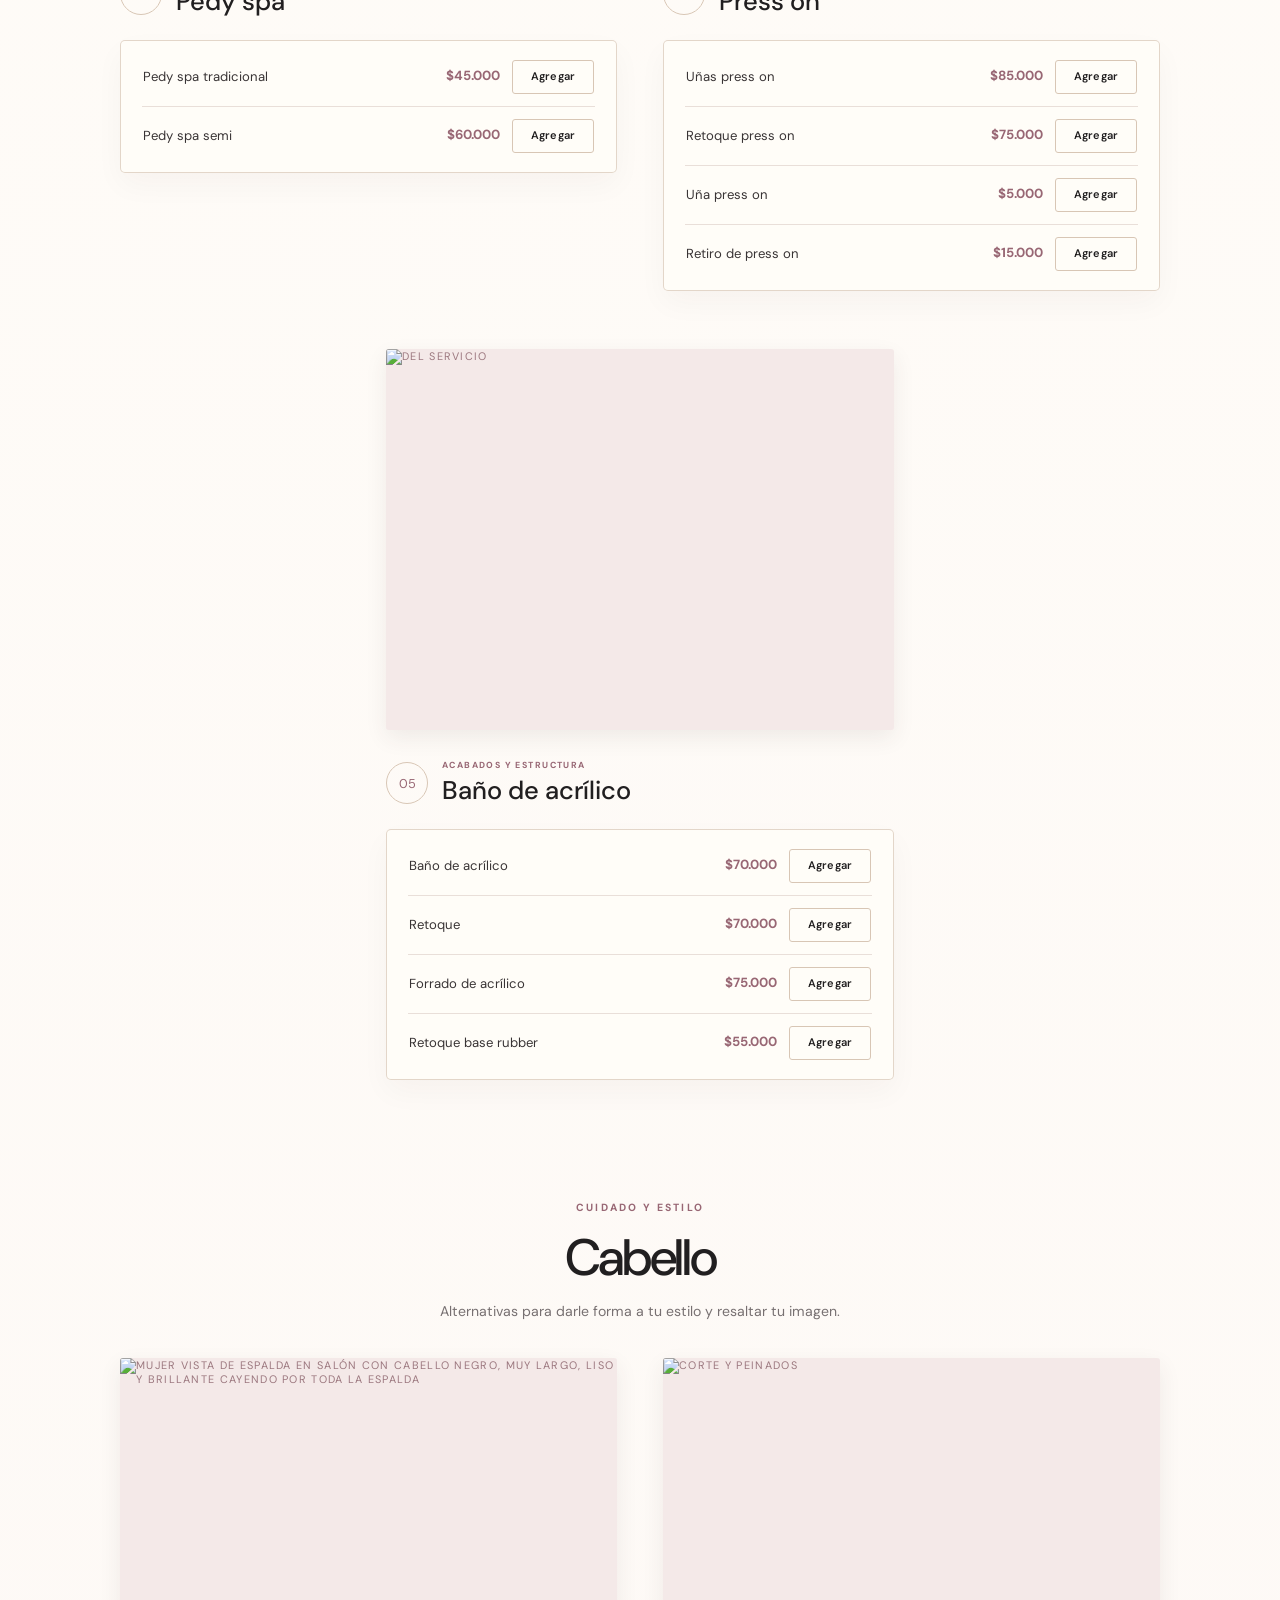
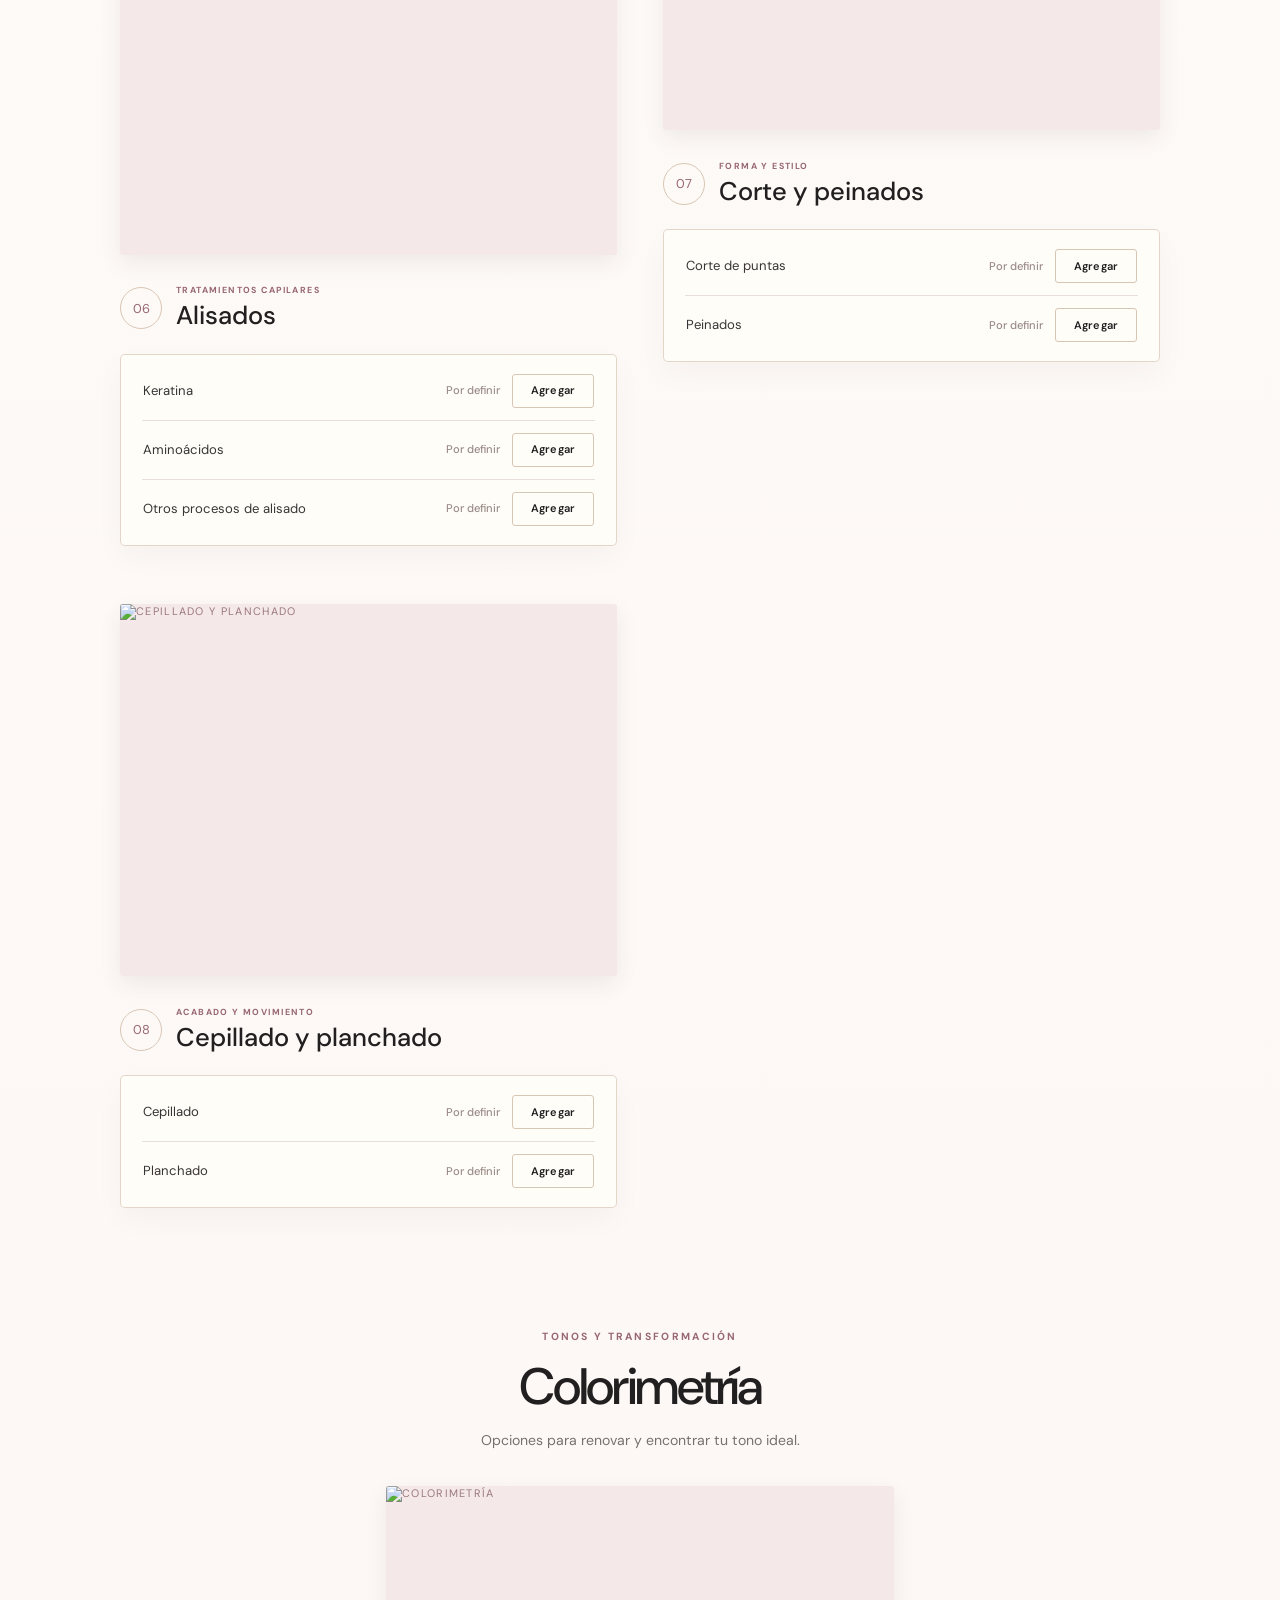
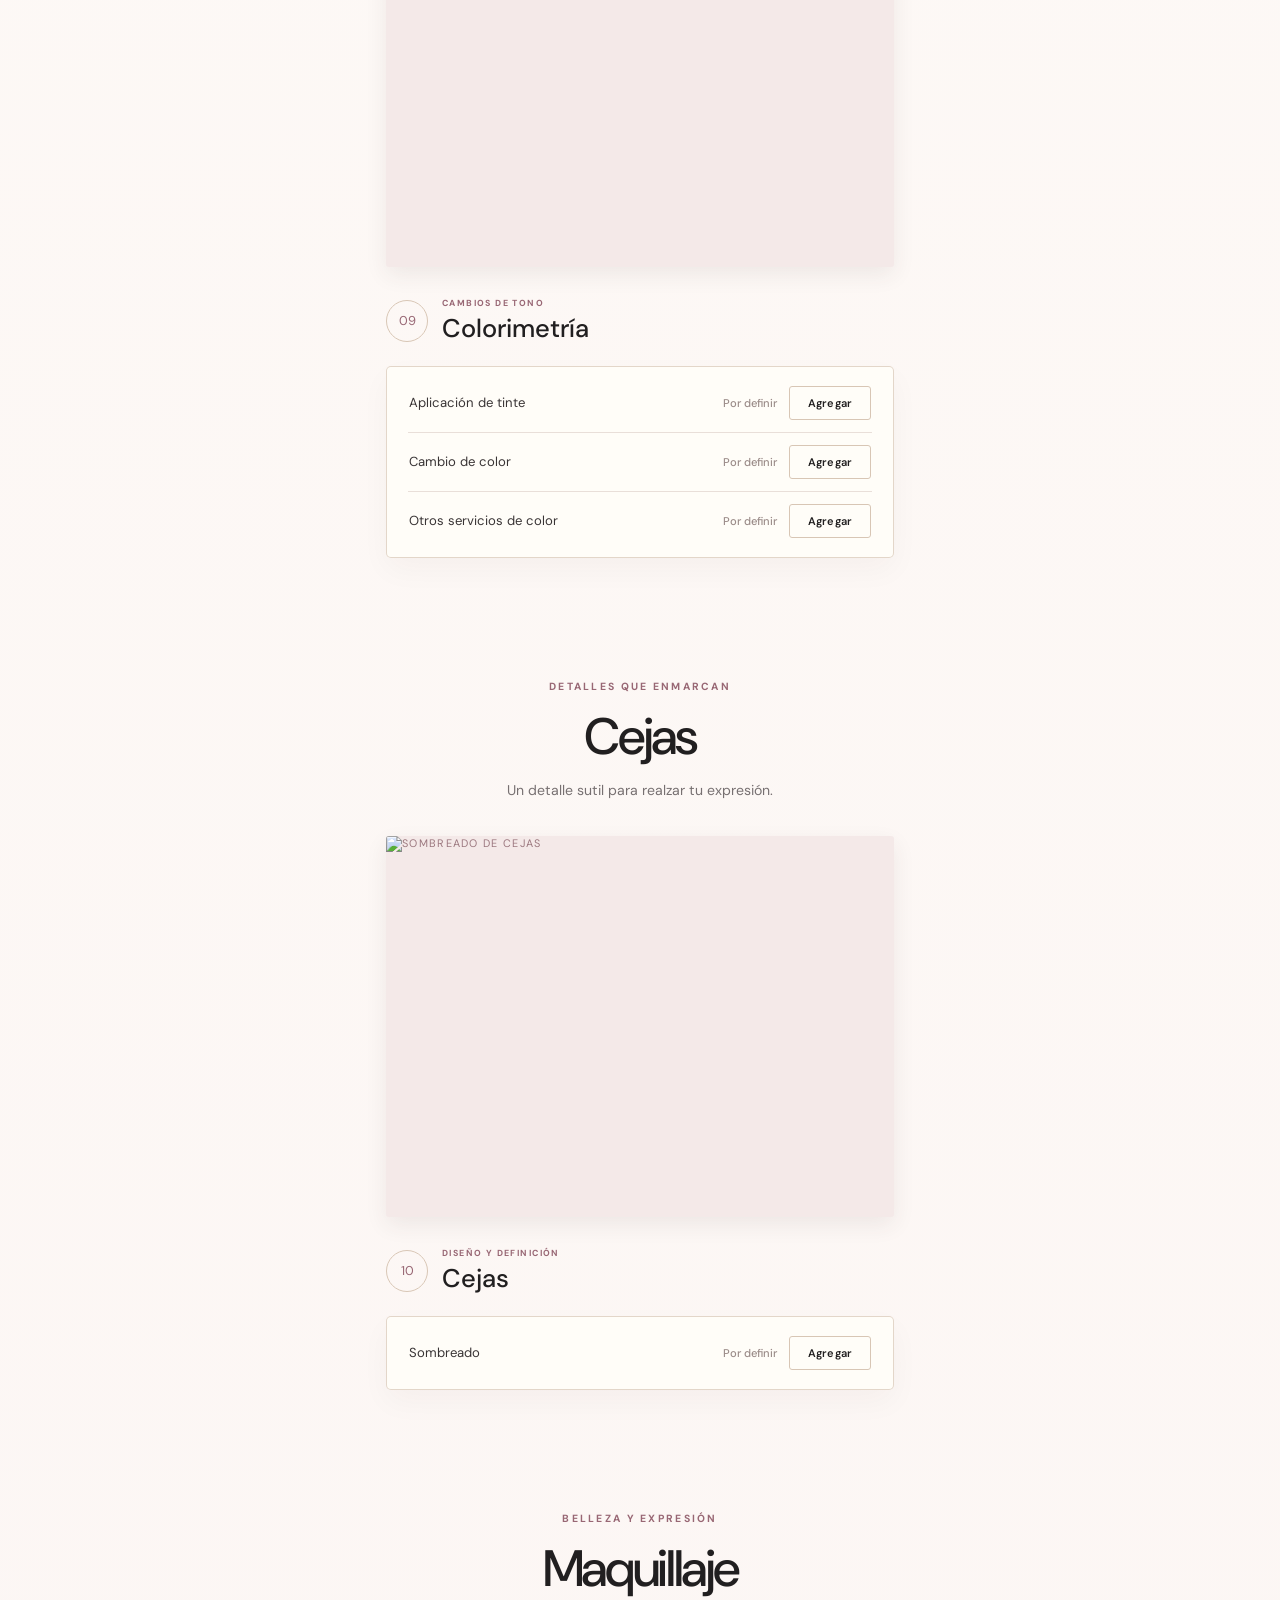
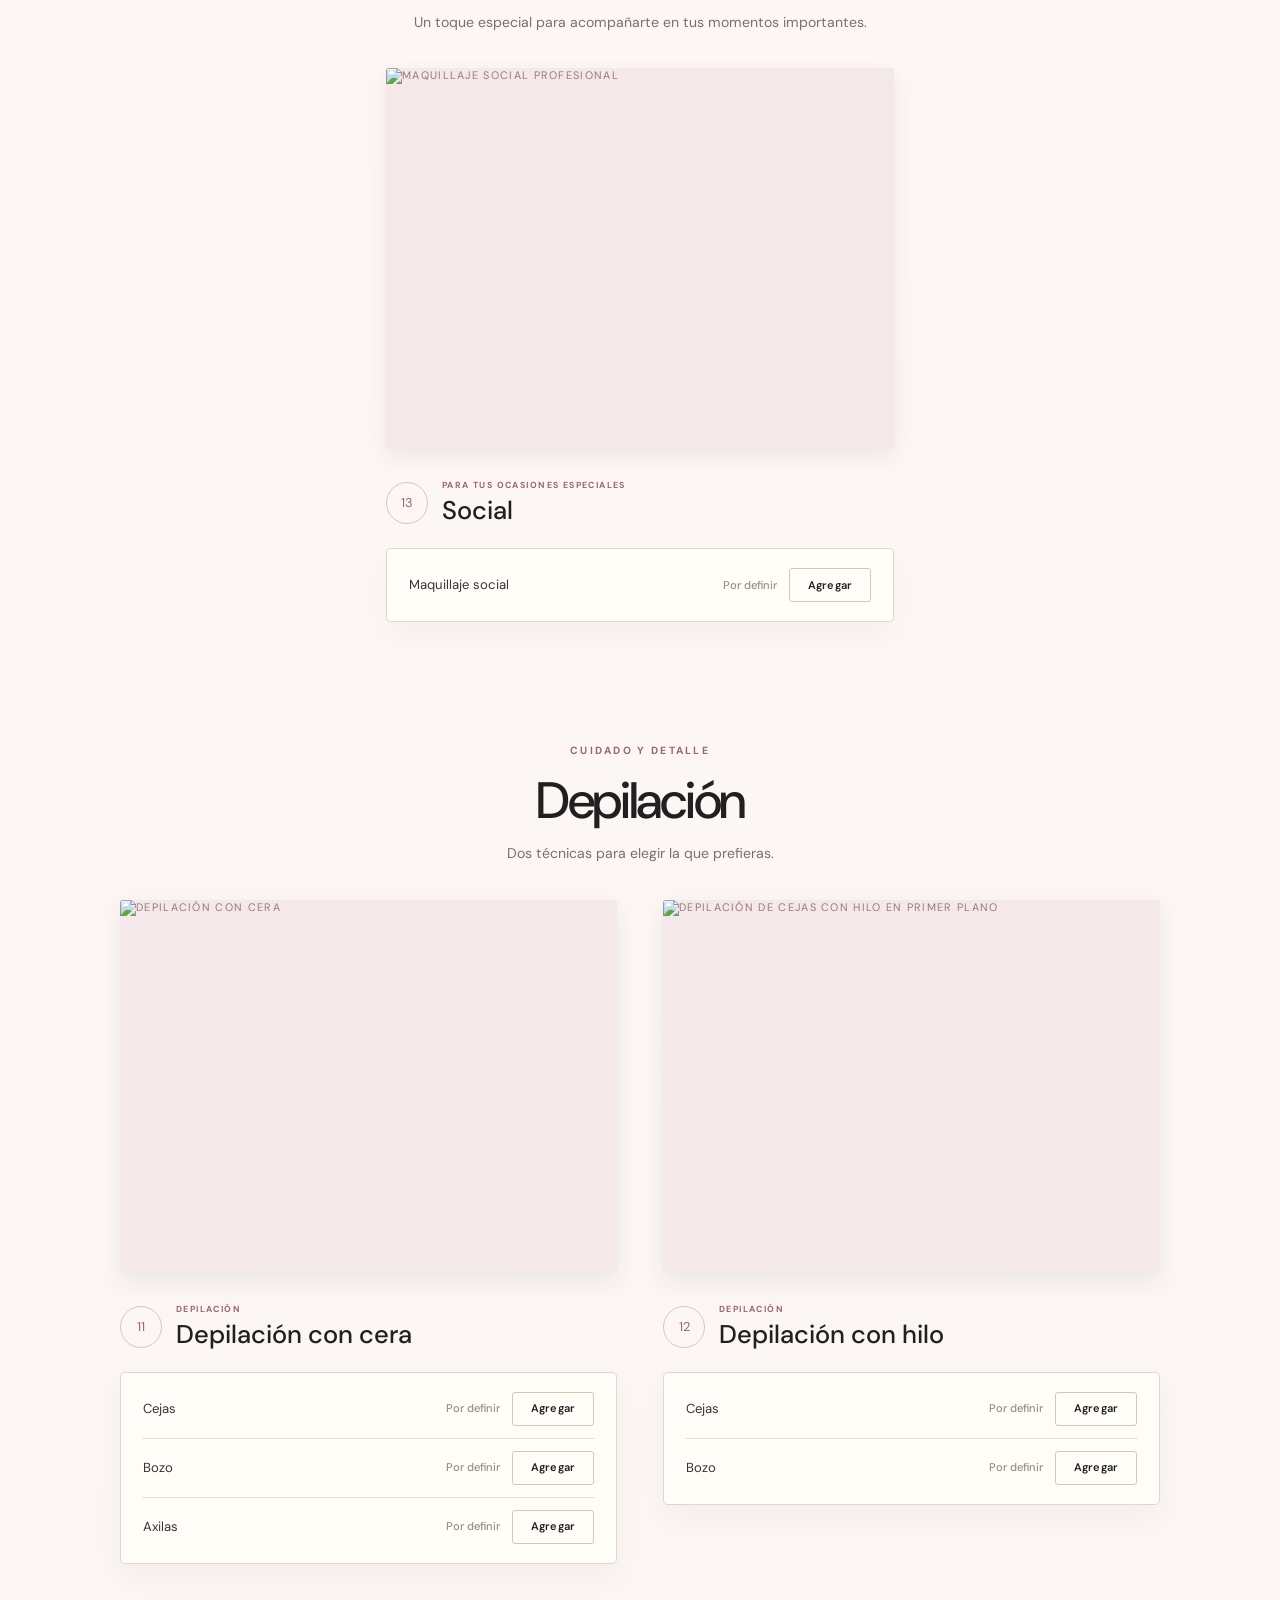
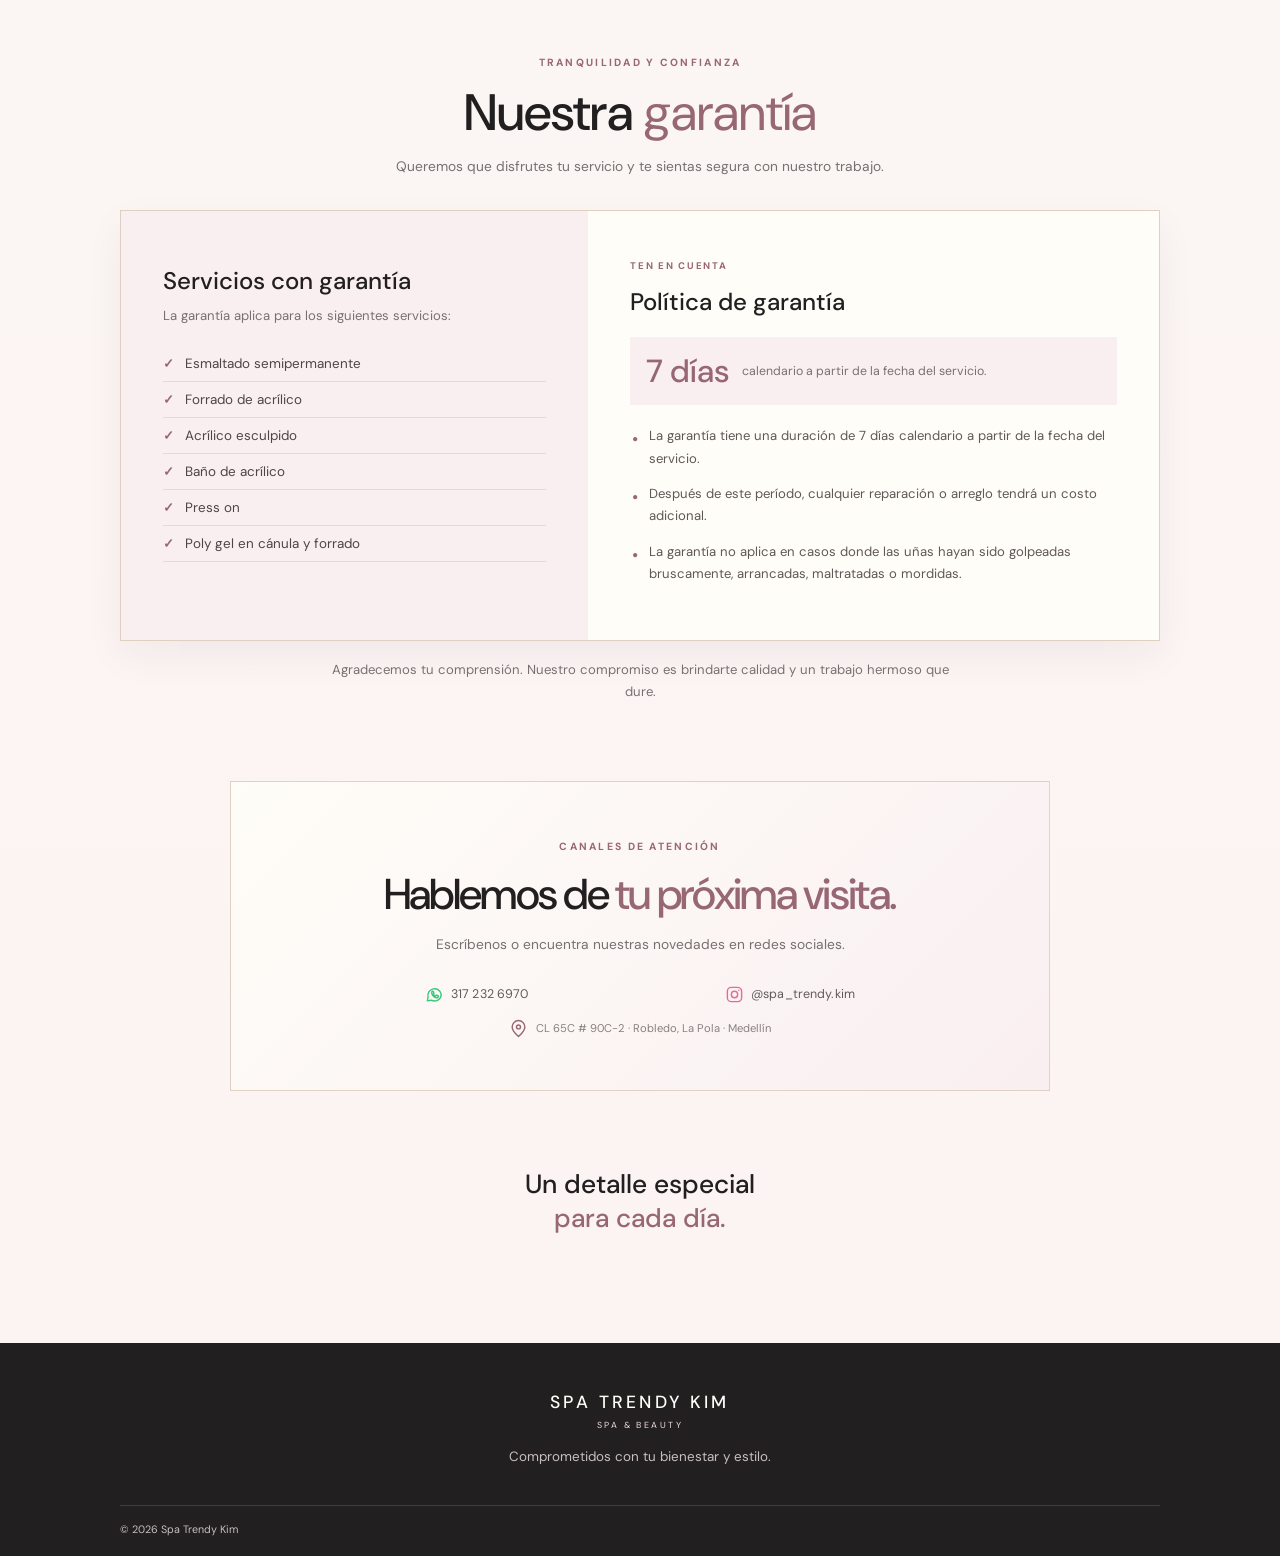
==== commit 4f6bab59: "Dar estilo sutil a etiquetas de género en servicios" ====
--- a/index.html
+++ b/index.html
@@ -84,10 +84,10 @@
                     <div class="lista-servicios">
                         <div class="servicio-item"><span>Limpieza manos</span><span class="precio">$15.000</span></div>
                         <div class="servicio-item"><span>Limpieza pies</span><span class="precio">$18.000</span></div>
-                        <div class="servicio-item"><span>Tradicional manos · mujer</span><span class="precio">$20.000</span></div>
-                        <div class="servicio-item"><span>Tradicional pies · mujer</span><span class="precio">$25.000</span></div>
-                        <div class="servicio-item"><span>Tradicional manos · hombre</span><span class="precio">$18.000</span></div>
-                        <div class="servicio-item"><span>Tradicional pies · hombre</span><span class="precio">$20.000</span></div>
+                        <div class="servicio-item"><span>Tradicional manos <span class="gender-separator">·</span> Mujer</span><span class="precio">$20.000</span></div>
+                        <div class="servicio-item"><span>Tradicional pies <span class="gender-separator">·</span> Mujer</span><span class="precio">$25.000</span></div>
+                        <div class="servicio-item"><span>Tradicional manos <span class="gender-separator">·</span> Hombre</span><span class="precio">$18.000</span></div>
+                        <div class="servicio-item"><span>Tradicional pies <span class="gender-separator">·</span> Hombre</span><span class="precio">$20.000</span></div>
                     </div>
                 </article>
 
@@ -97,8 +97,8 @@
                     <div class="lista-servicios">
                         <div class="servicio-item"><span>Manos semipermanente</span><span class="precio">$45.000</span></div>
                         <div class="servicio-item"><span>Pies semipermanente</span><span class="precio">$40.000</span></div>
-                        <div class="servicio-item"><span>Semi manos · hombre</span><span class="precio">$30.000</span></div>
-                        <div class="servicio-item"><span>Semi pies · hombre</span><span class="precio">$30.000</span></div>
+                        <div class="servicio-item"><span>Semi manos <span class="gender-separator">·</span> Hombre</span><span class="precio">$30.000</span></div>
+                        <div class="servicio-item"><span>Semi pies <span class="gender-separator">·</span> Hombre</span><span class="precio">$30.000</span></div>
                         <div class="servicio-item"><span>Retiro de semipermanente</span><span class="precio">$8.000</span></div>
                     </div>
                 </article>
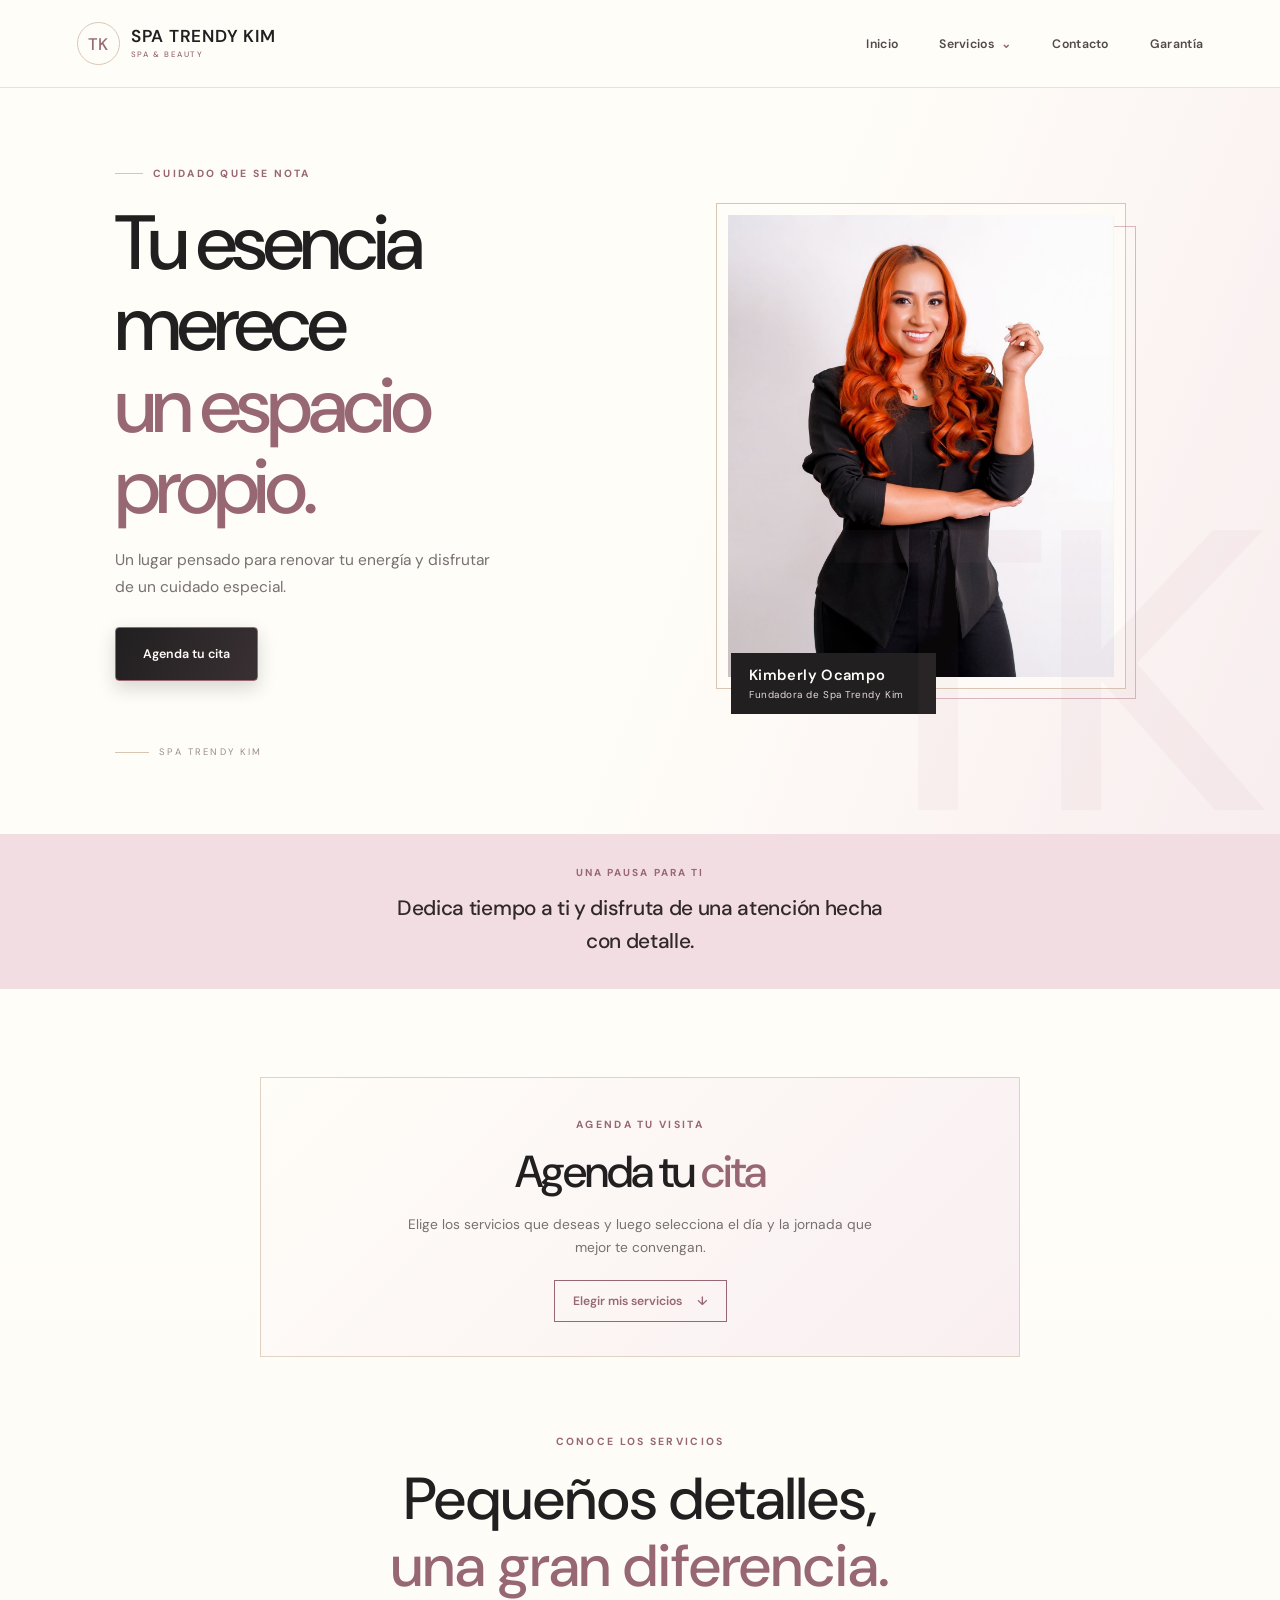
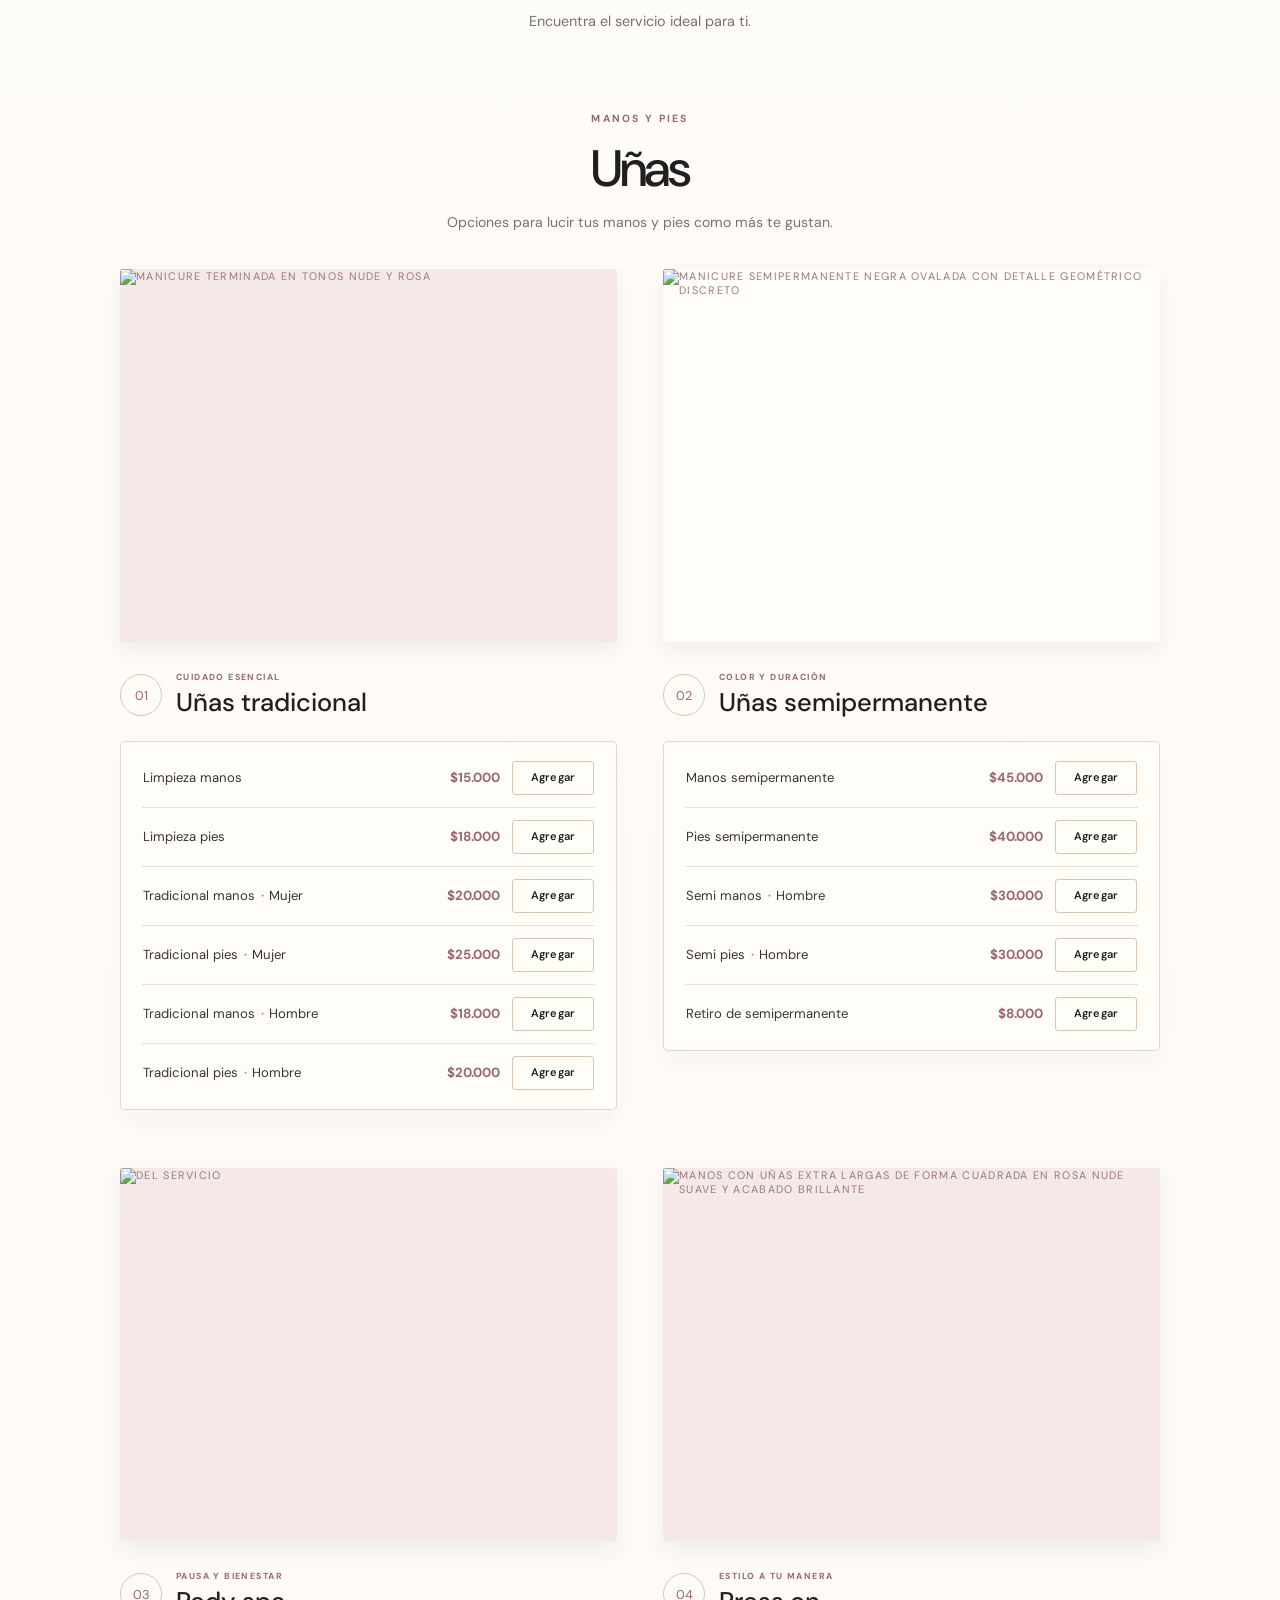
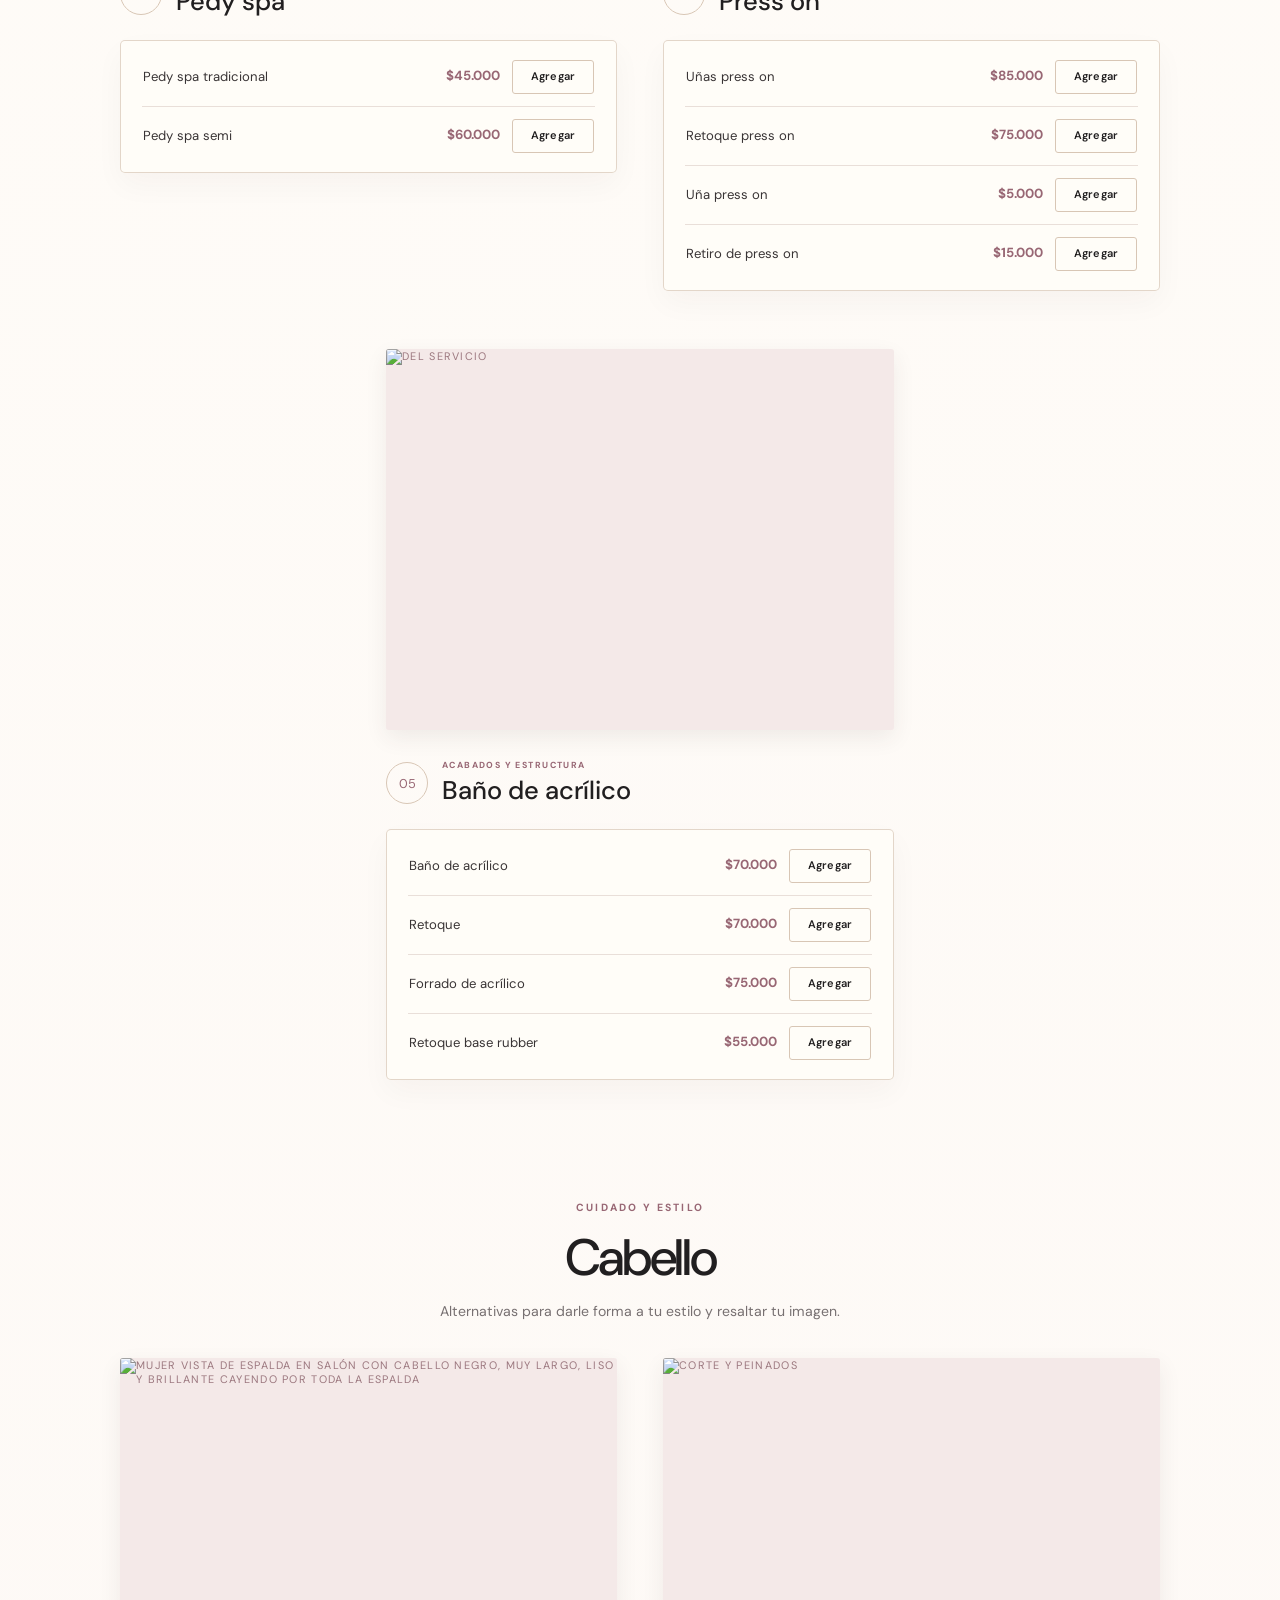
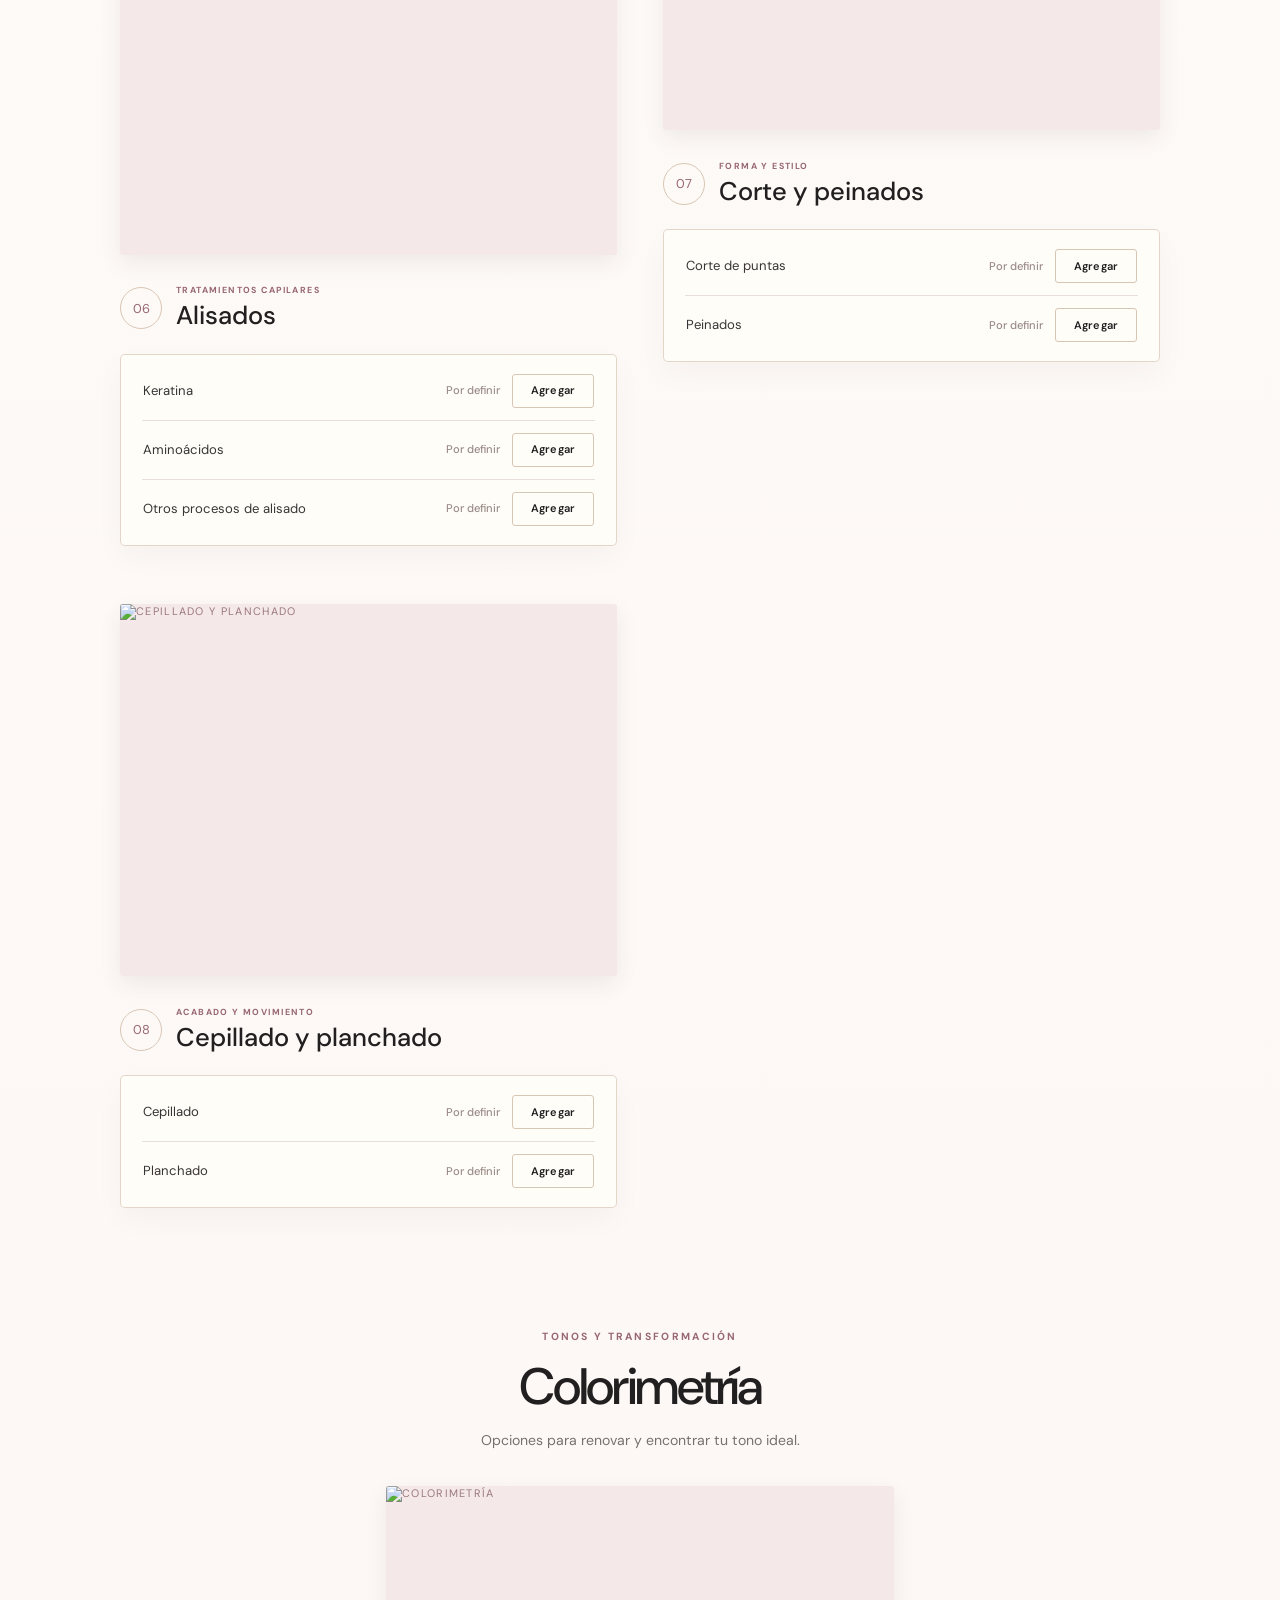
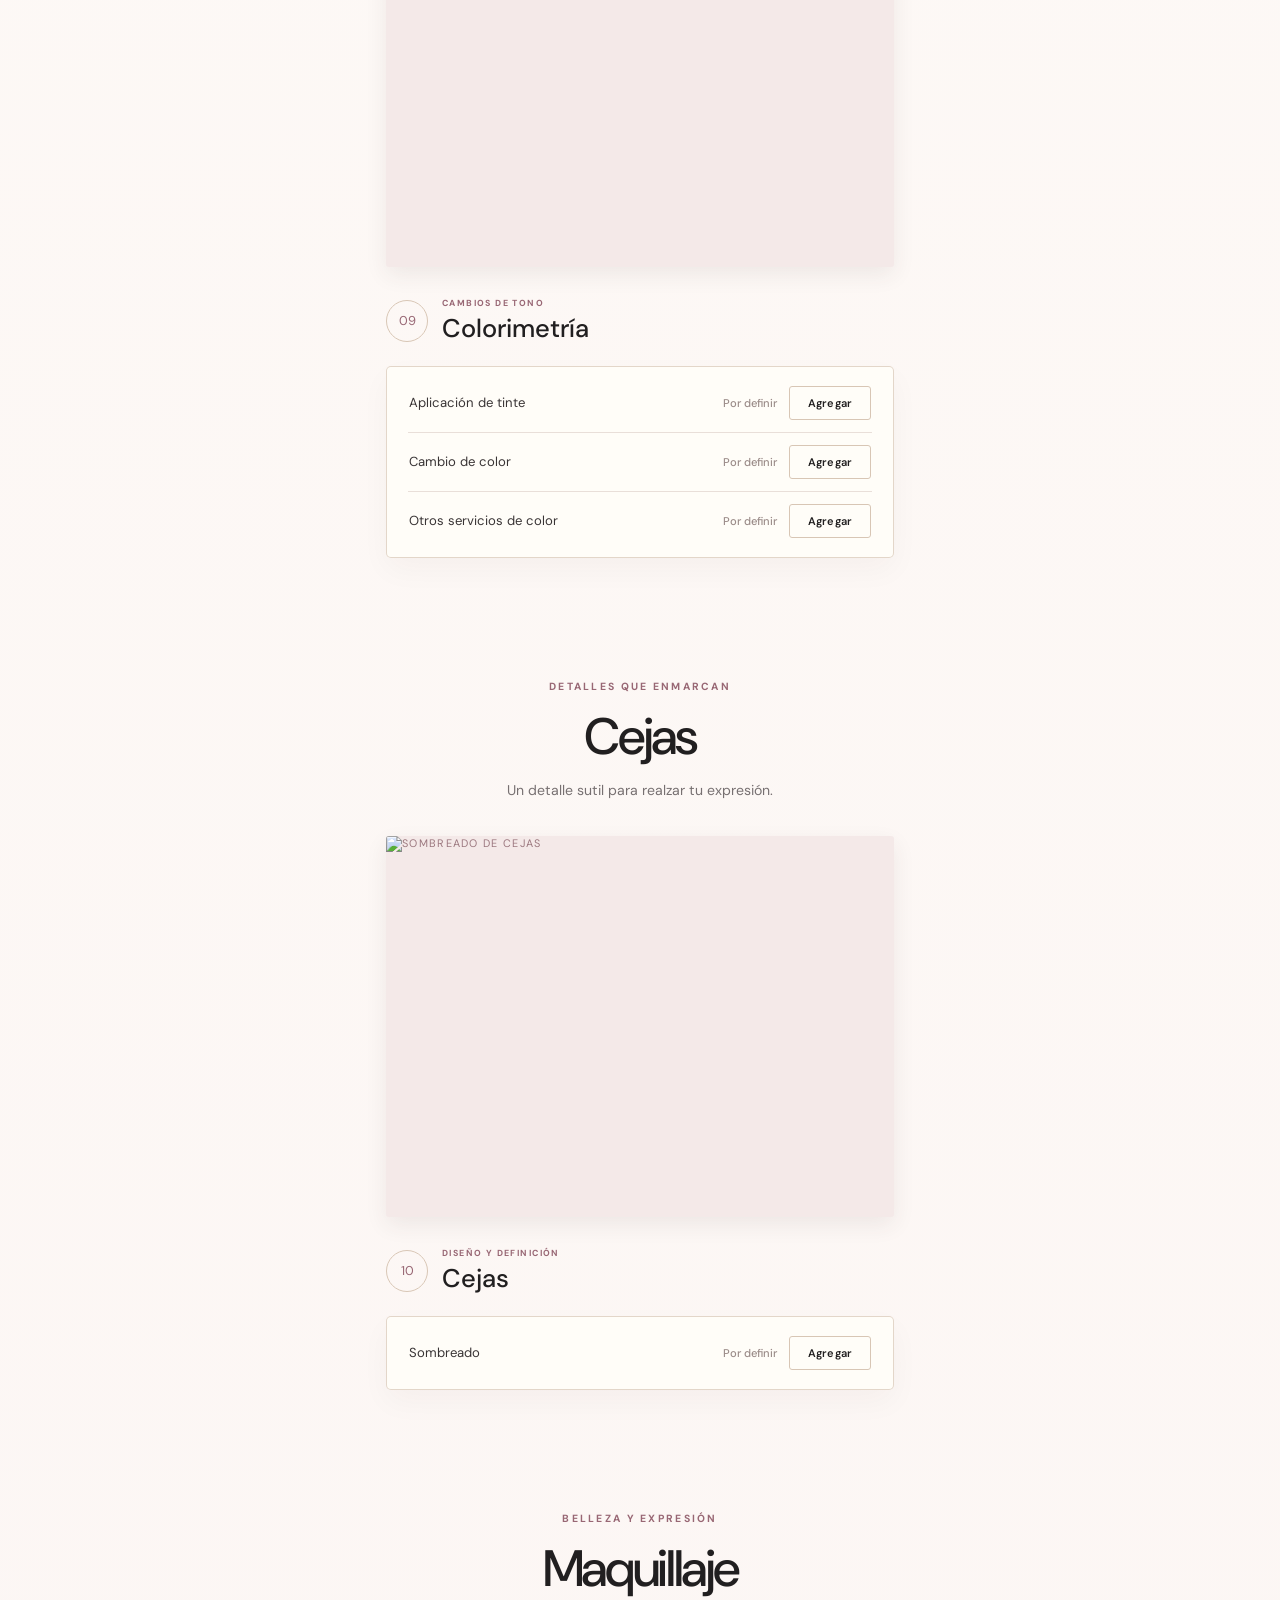
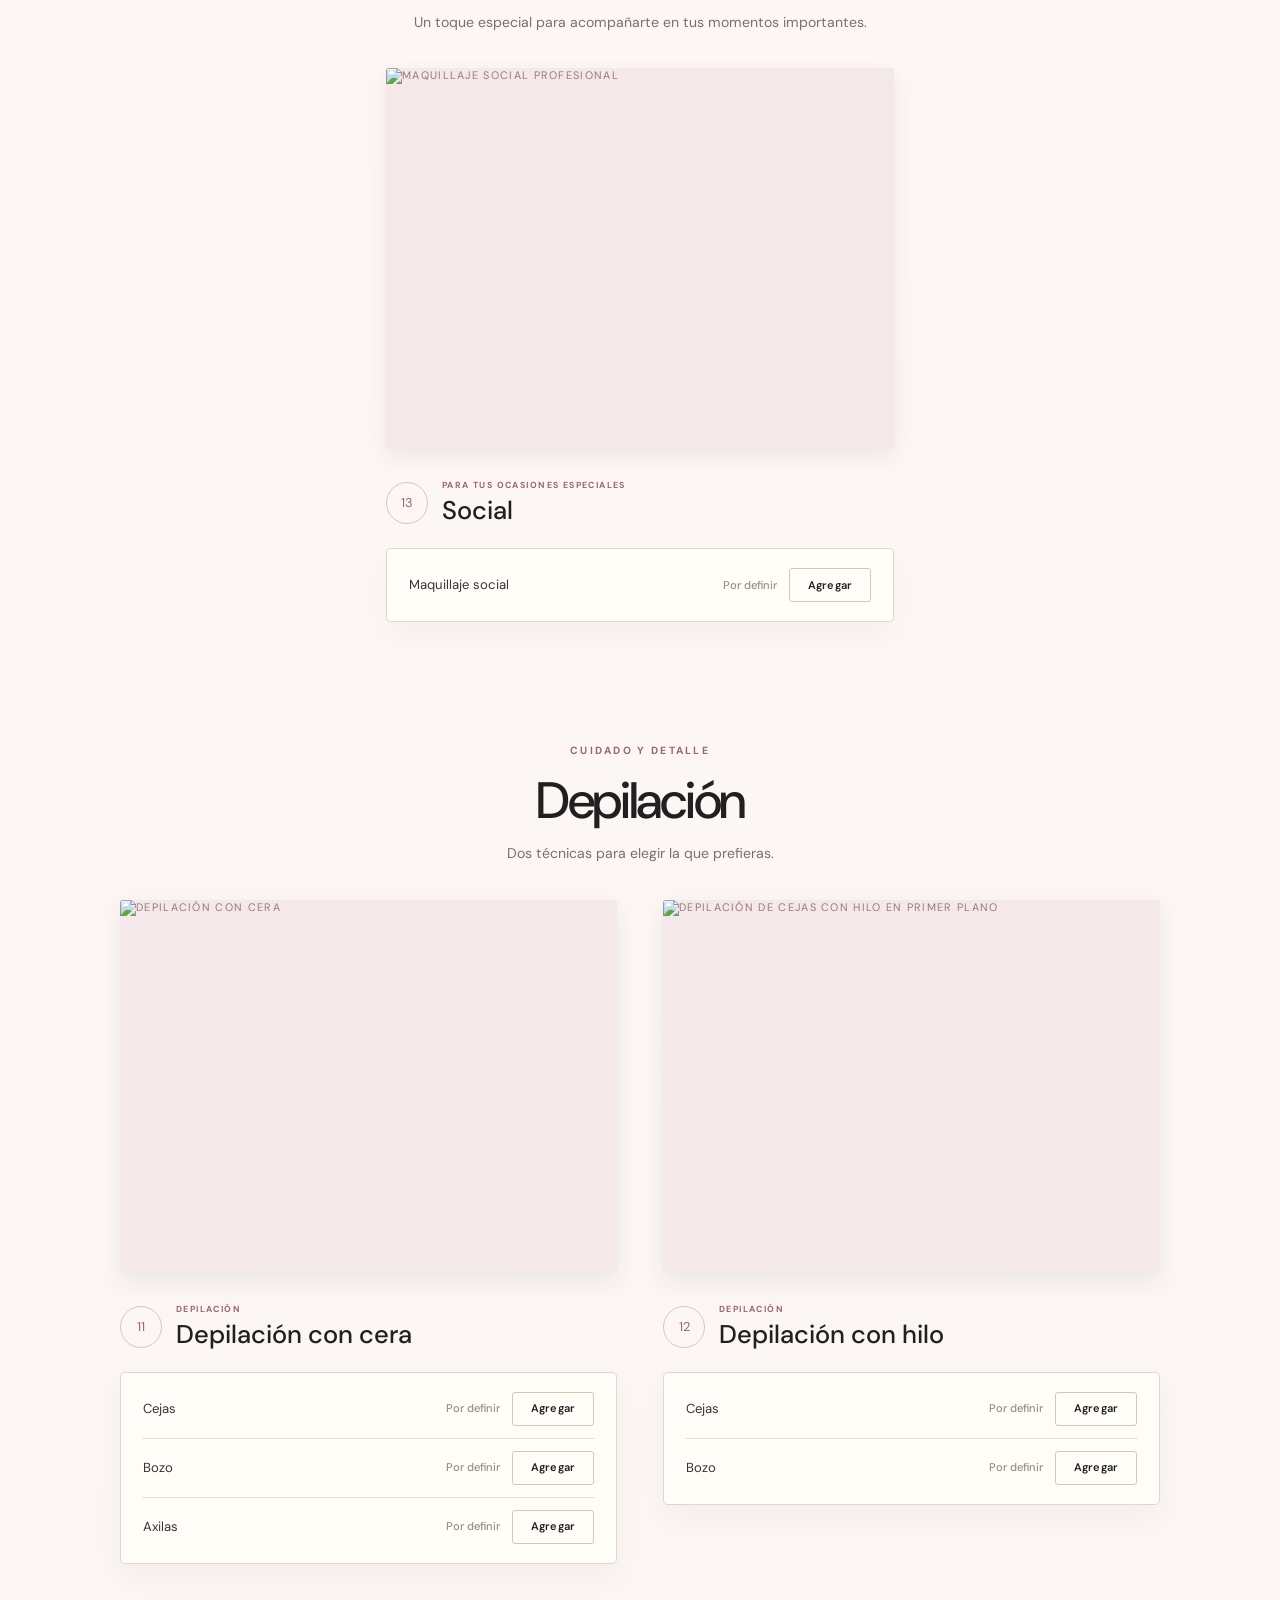
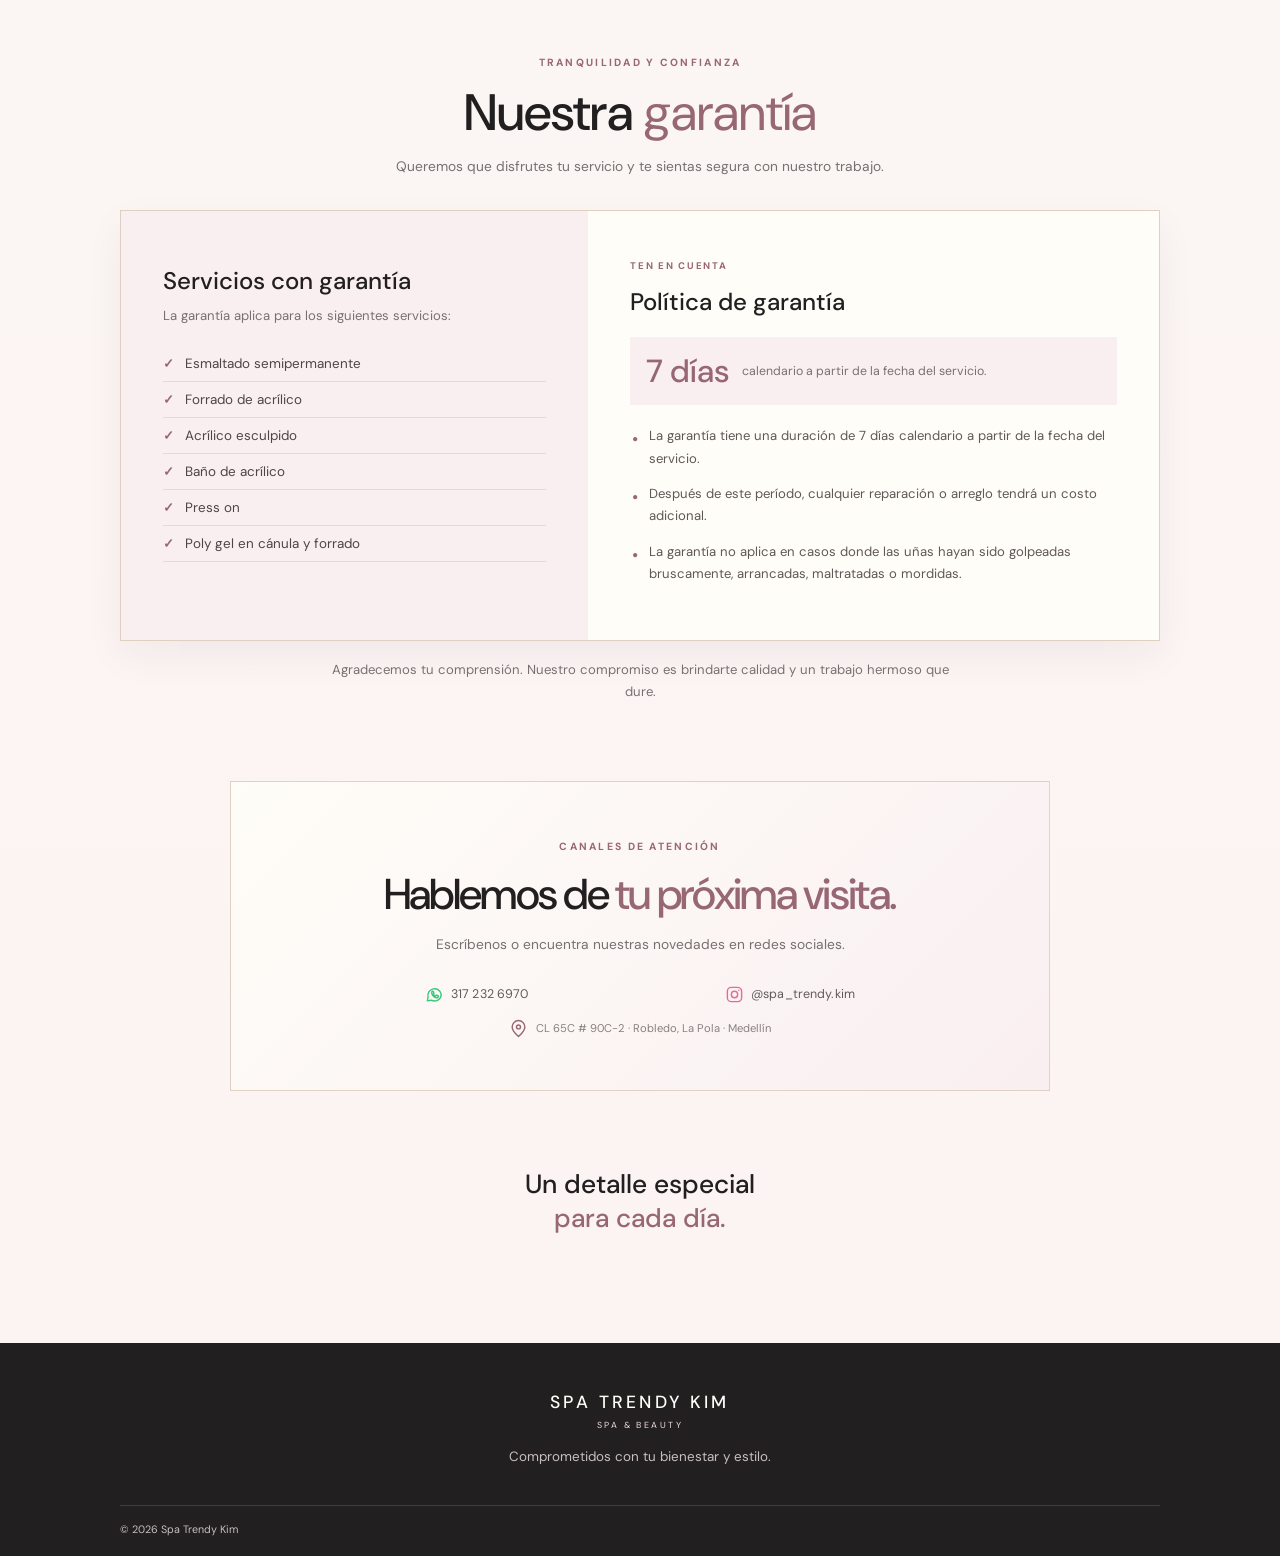
==== commit 1c7aa8a0: "Cargar calendario personalizado para las citas" ====
--- a/index.html
+++ b/index.html
@@ -9,6 +9,7 @@
     <link rel="preconnect" href="https://fonts.googleapis.com">
     <link rel="preconnect" href="https://fonts.gstatic.com" crossorigin>
     <link href="https://fonts.googleapis.com/css2?family=DM+Sans:wght@400;500;600;700&display=swap" rel="stylesheet">
+    <link rel="stylesheet" href="https://cdn.jsdelivr.net/npm/flatpickr@4.6.13/dist/flatpickr.min.css">
     <link rel="stylesheet" href="style.css">
 </head>
 <body>
@@ -299,6 +300,8 @@
         <div class="footer-bottom"><span>© <span id="currentYear"></span> Spa Trendy Kim</span></div>
     </footer>
 
-    <script src="script.js?v=20261118-6"></script>
+    <script src="https://cdn.jsdelivr.net/npm/flatpickr@4.6.13"></script>
+    <script src="https://cdn.jsdelivr.net/npm/flatpickr@4.6.13/dist/l10n/es.js"></script>
+    <script src="script.js?v=20261118-7"></script>
 </body>
 </html>
--- a/style.css
+++ b/style.css
@@ -1969,3 +1969,53 @@
         margin-bottom: 18px;
     }
 }
+
+
+/* Separador delicado para distinguir el género en los servicios */
+.gender-separator {
+    color: #d66b91;
+    font-weight: 600;
+    padding: 0 .12em;
+}
+
+
+/* Calendario y acción de cita con la paleta rosa de Spa Trendy Kim */
+.appointment-form input[type="date"] {
+    color-scheme: light;
+    accent-color: #d63384;
+    border-color: rgba(185,133,145,.65);
+    background: var(--ivory);
+    color: var(--black);
+}
+.appointment-form input[type="date"]::-webkit-calendar-picker-indicator {
+    cursor: pointer;
+    opacity: .82;
+    filter: invert(43%) sepia(24%) saturate(1045%) hue-rotate(286deg) brightness(88%) contrast(86%);
+}
+.appointment-form input[type="date"]:focus {
+    border-color: #d63384;
+    outline: 2px solid rgba(214,51,132,.16);
+    outline-offset: 2px;
+}
+.booking-submit {
+    background: var(--black);
+    transition: background .2s ease, color .2s ease, transform .16s ease, box-shadow .2s ease;
+    -webkit-tap-highlight-color: transparent;
+}
+.booking-submit:hover,
+.booking-submit:focus-visible {
+    background: #d63384;
+    color: #fff;
+    box-shadow: 0 6px 18px rgba(214,51,132,.2);
+}
+.booking-submit:active {
+    background: #b72a70;
+    transform: scale(.985);
+    box-shadow: 0 2px 8px rgba(183,42,112,.22);
+}
+@media (hover: none) {
+    .booking-submit:focus {
+        background: #d63384;
+        color: #fff;
+    }
+}
